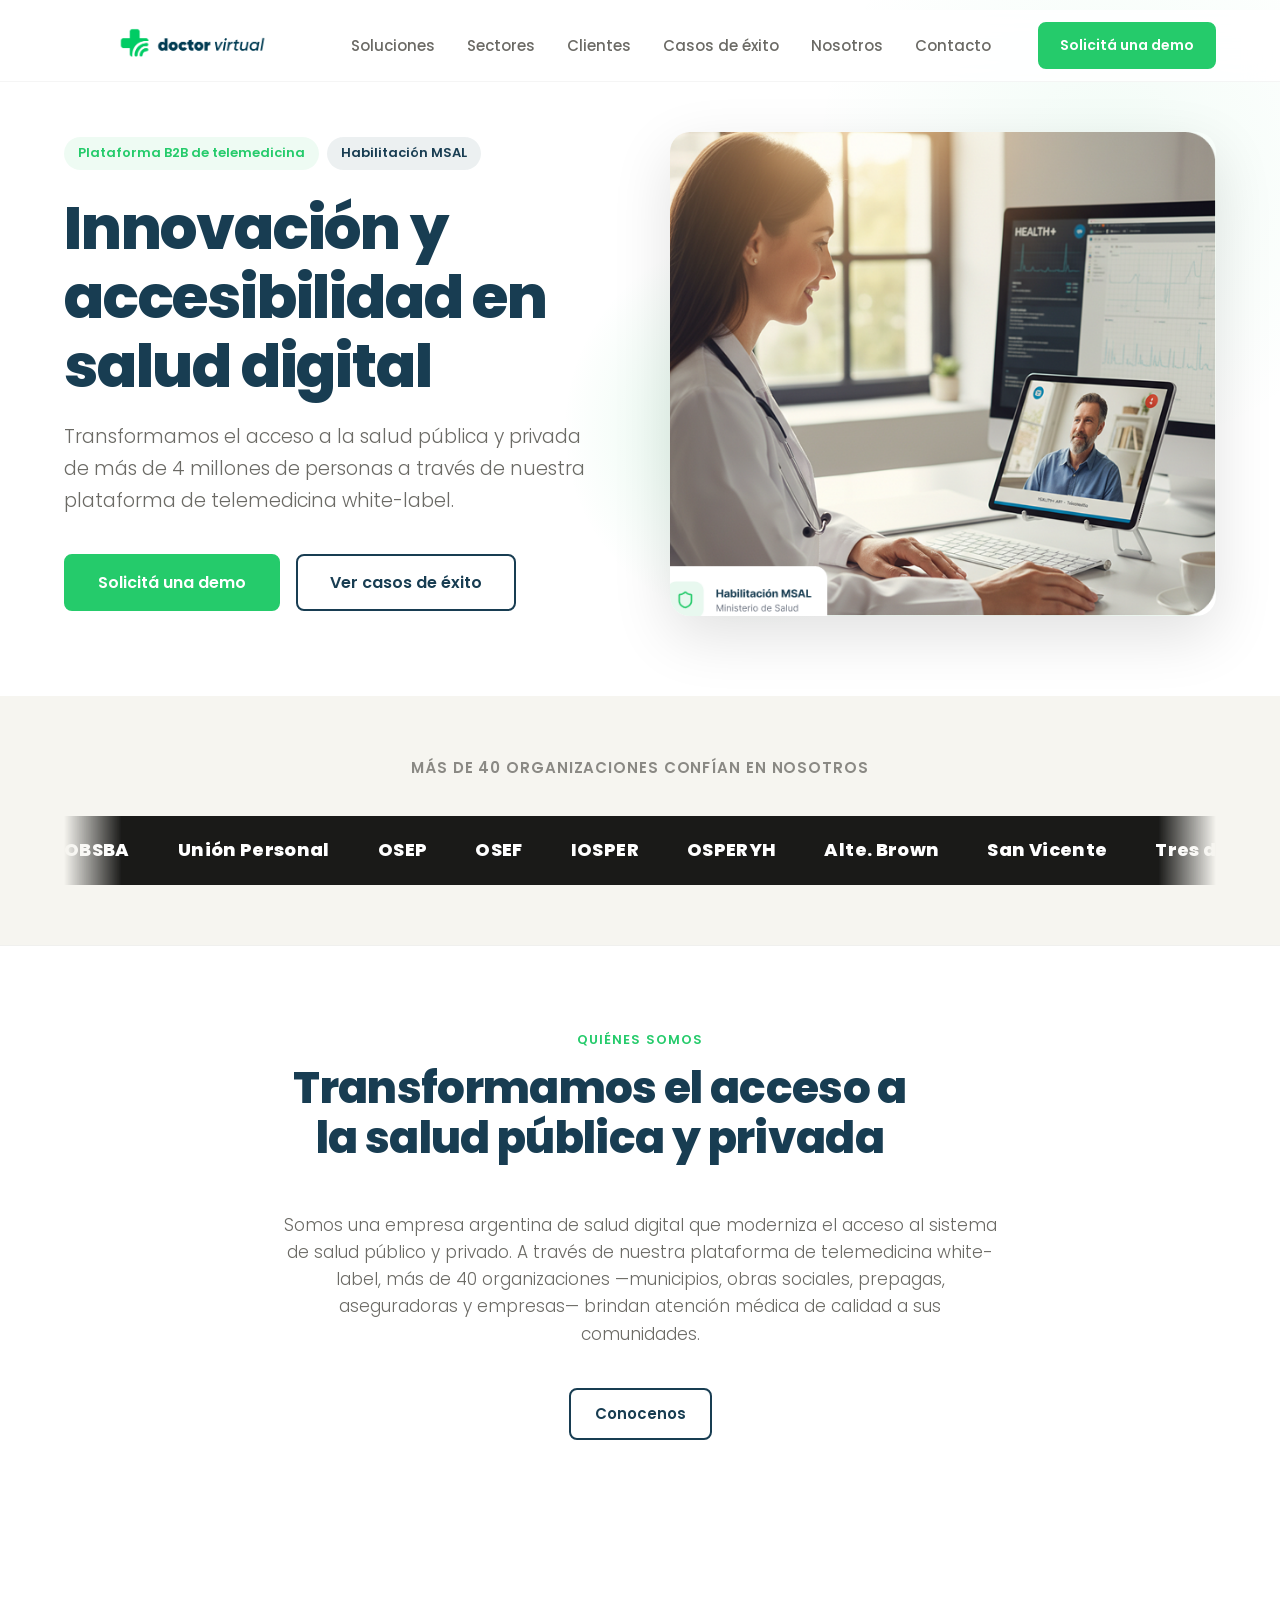
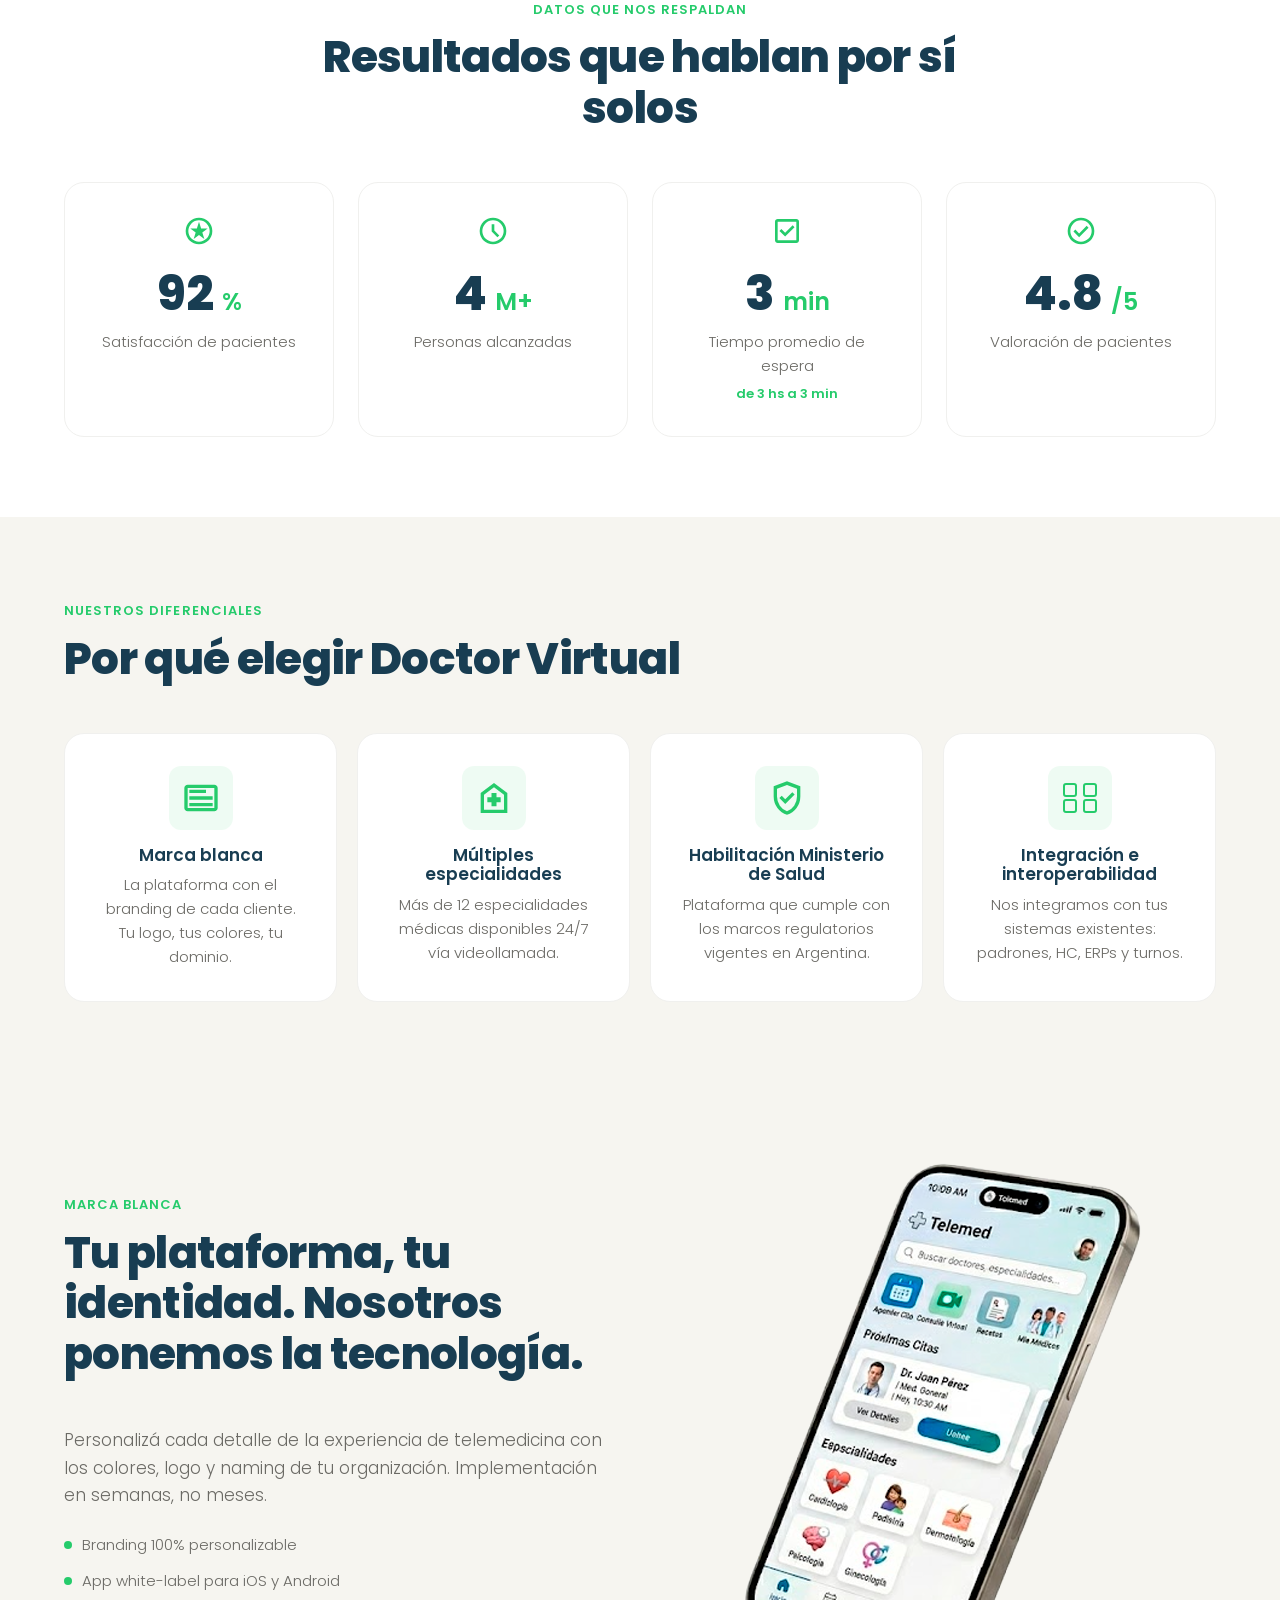
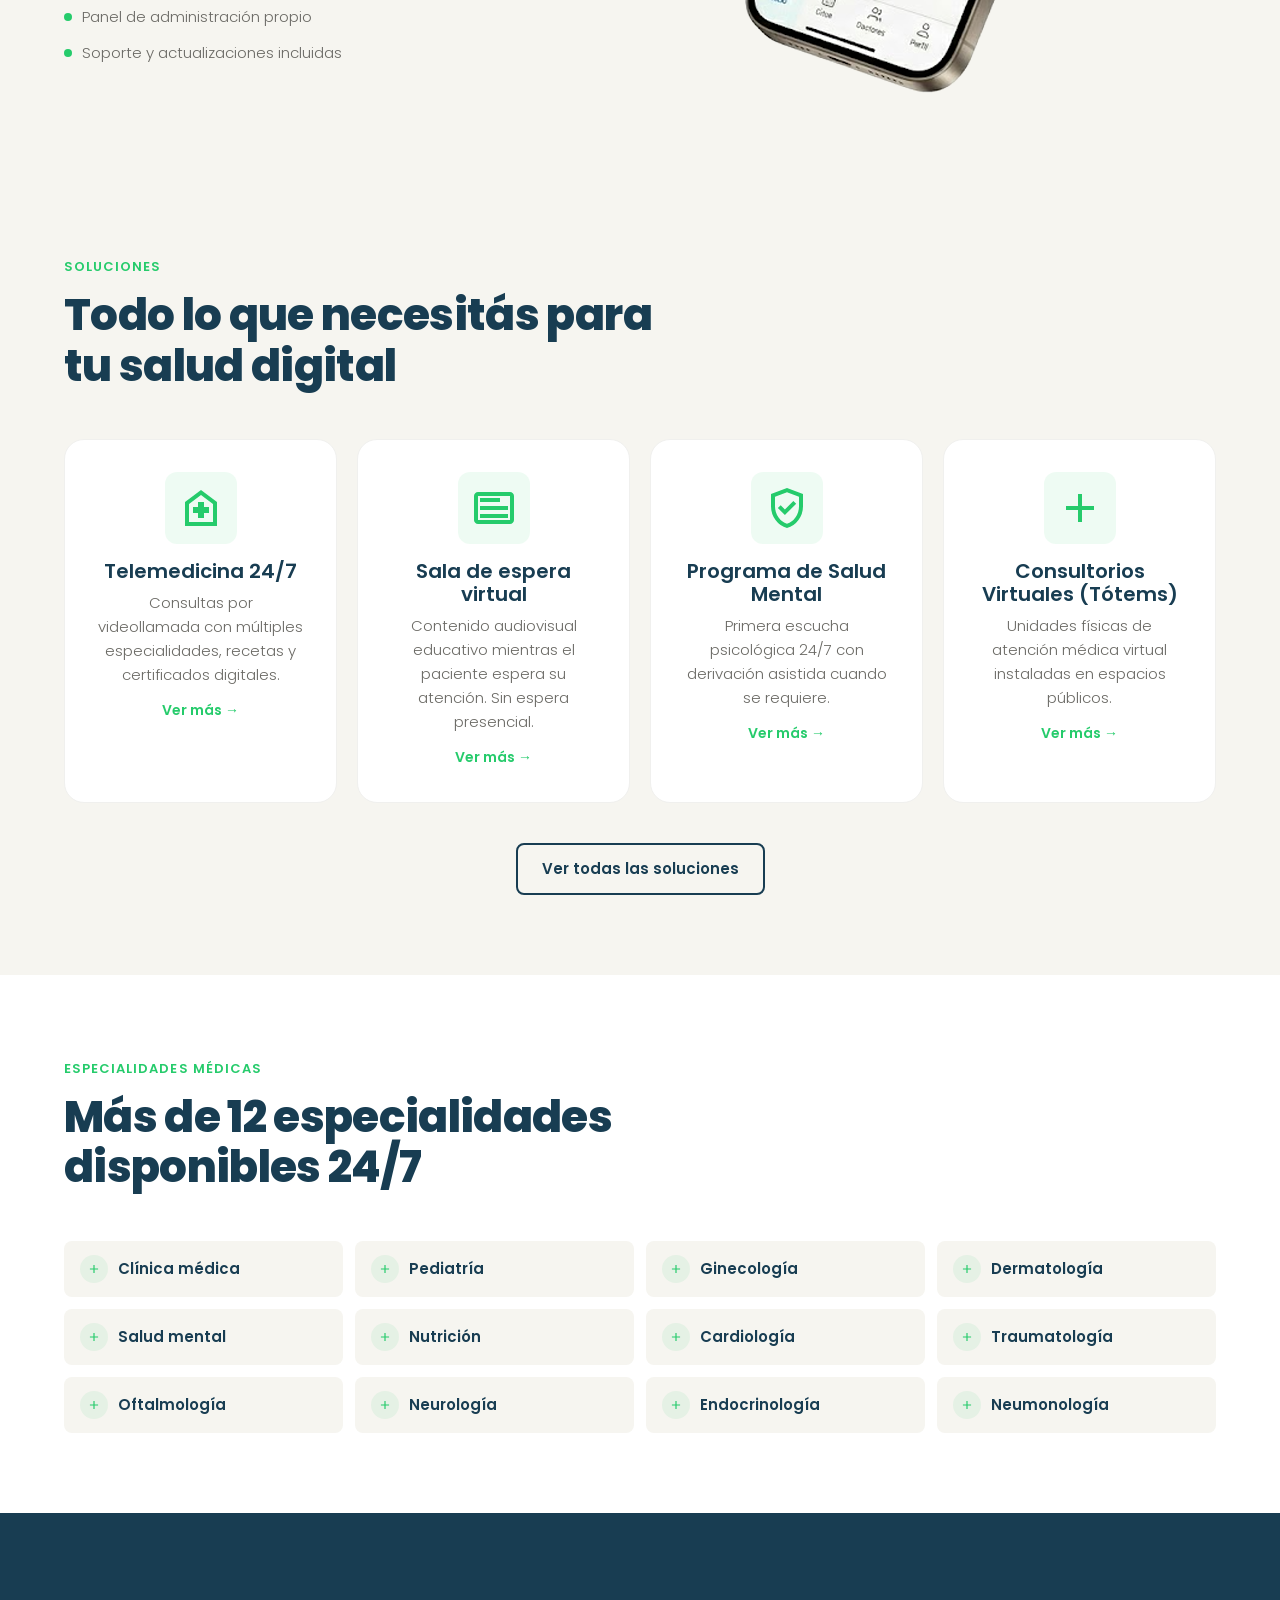
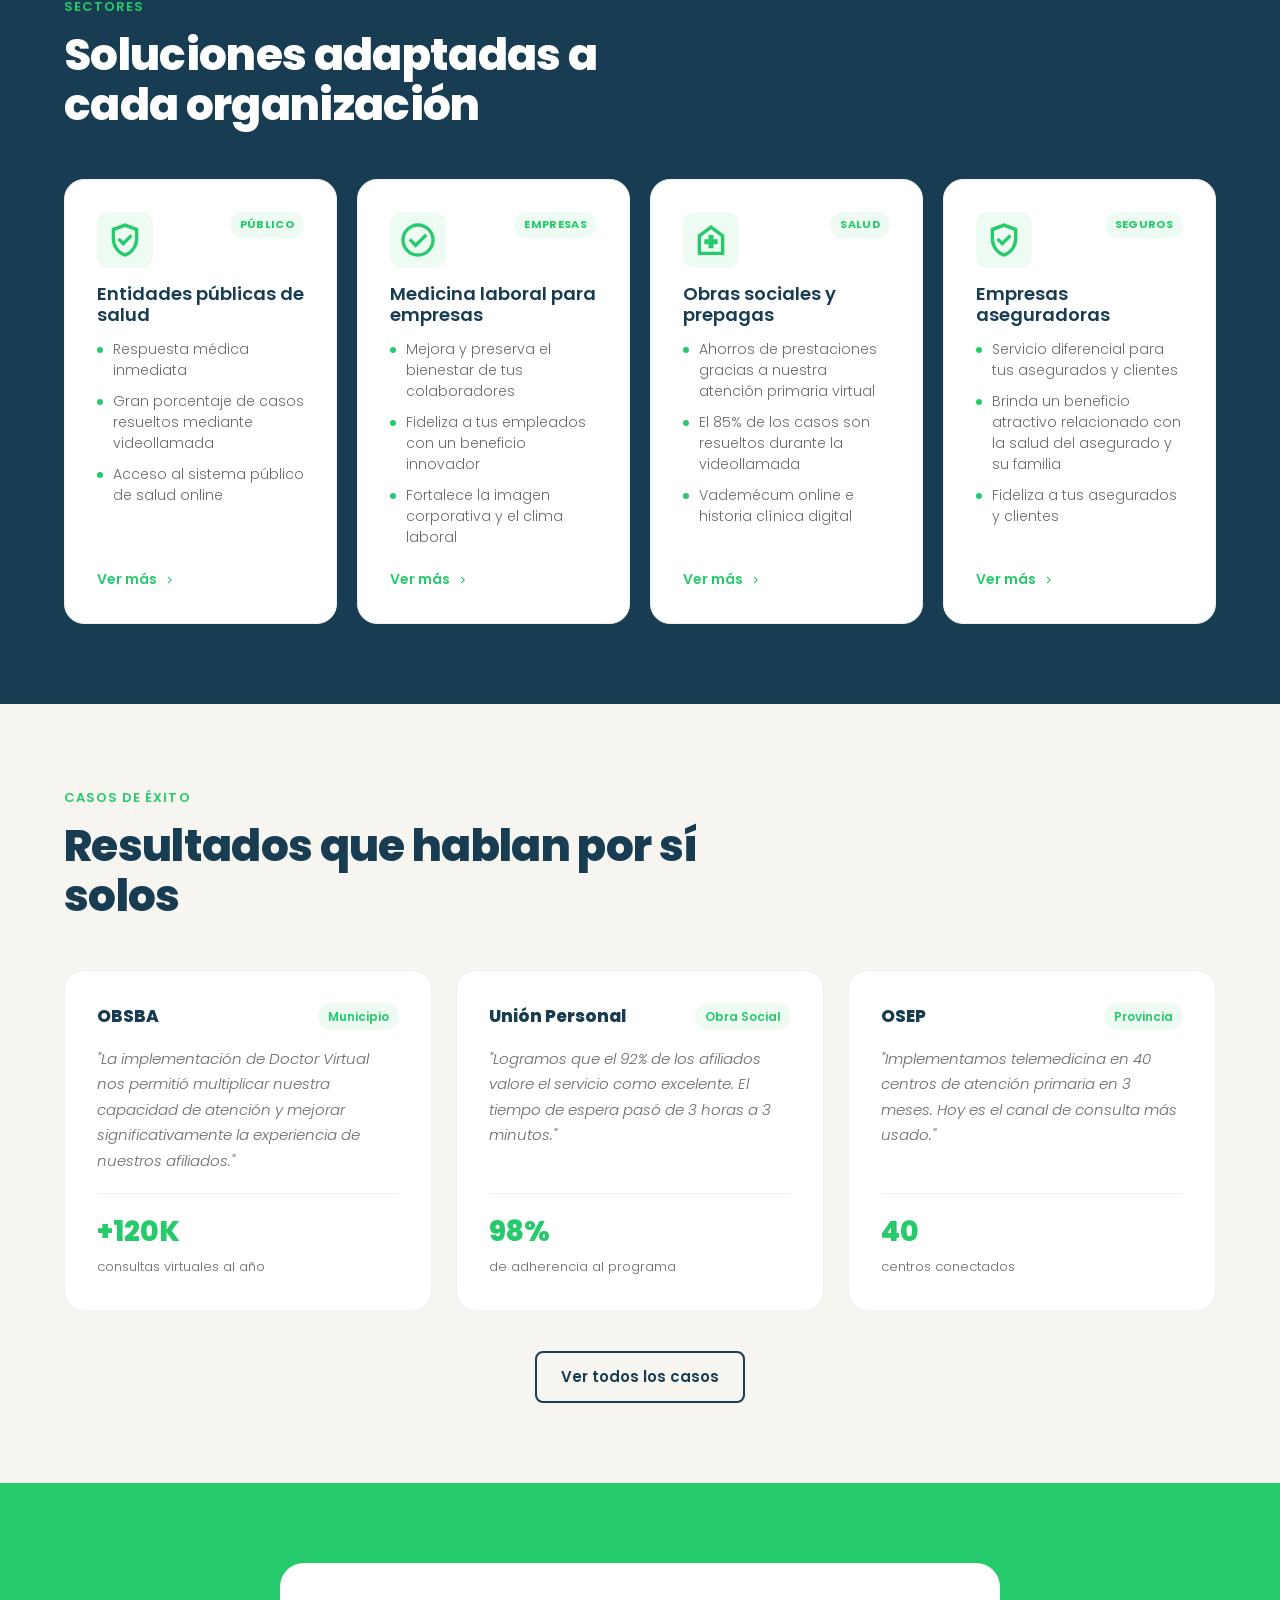
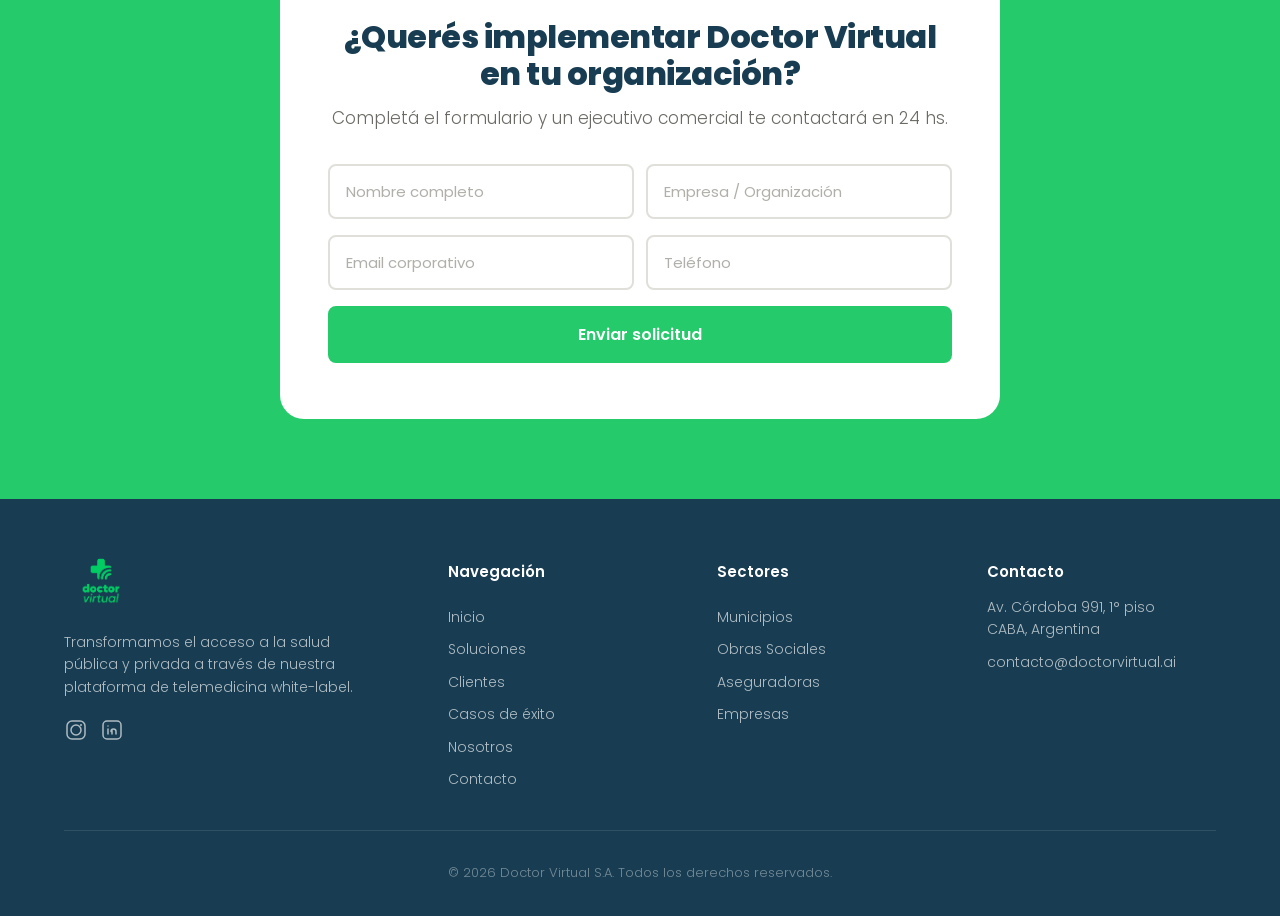
==== index.html @ 405356a9 "Actualización de imágenes y emails" ====
<!DOCTYPE html>
<html lang="es">
<head>
  <meta charset="UTF-8" />
  <meta name="viewport" content="width=device-width, initial-scale=1.0" />
  <title>Doctor Virtual — Salud digital para organizaciones</title>
  <meta name="description" content="Plataforma de telemedicina B2B para municipios, obras sociales, prepagas y aseguradoras. Marca blanca, múltiples especialidades, interoperabilidad HL7/FHIR." />
  <link rel="preconnect" href="https://fonts.googleapis.com" />
  <link rel="preconnect" href="https://fonts.gstatic.com" crossorigin />
  <link href="https://fonts.googleapis.com/css2?family=Poppins:wght@300;600;800&display=swap" rel="stylesheet" />
  <style>
/* ========== RESET & BASE ========== */
*, *::before, *::after {
  margin: 0;
  padding: 0;
  box-sizing: border-box;
}

:root {
  --green: #25CB6B;
  --green-light: rgba(37, 203, 107, 0.08);
  --green-mid: rgba(37, 203, 107, 0.15);
  --blue: #183D52;
  --cream: #F6F5F0;
  --white: #FFFFFF;
  --gray-50: #F9F9F9;
  --gray-100: #F0F0EE;
  --gray-200: #E0DFDA;
  --gray-300: #B0AFAA;
  --gray-400: #8A8984;
  --gray-500: #6B6A65;
  --gray-600: #4A4945;
  --text: #1A1A18;
  --text-light: #6B6A65;
  --radius-sm: 8px;
  --radius-md: 12px;
  --radius-lg: 20px;
  --radius-xl: 24px;
  --shadow-sm: 0 1px 3px rgba(0,0,0,0.06);
  --shadow-md: 0 4px 16px rgba(0,0,0,0.08);
  --shadow-lg: 0 12px 40px rgba(0,0,0,0.1);
  --shadow-xl: 0 20px 60px rgba(0,0,0,0.12);
  --font: 'Poppins', -apple-system, BlinkMacSystemFont, 'Segoe UI', sans-serif;
  --container: 1200px;
  --nav-height: 72px;
}

html {
  scroll-behavior: smooth;
  -webkit-font-smoothing: antialiased;
}

body {
  font-family: var(--font);
  font-weight: 300;
  color: var(--text);
  background: var(--white);
  line-height: 1.6;
  overflow-x: hidden;
}

img { max-width: 100%; display: block; }
a { text-decoration: none; color: inherit; }
ul { list-style: none; }

.container {
  width: 100%;
  max-width: var(--container);
  margin: 0 auto;
  padding: 0 24px;
}

h1, h2, h3, h4 {
  font-weight: 800;
  line-height: 1.15;
  color: var(--blue);
}

h1 {
  font-size: clamp(2.25rem, 5vw, 3.75rem);
  letter-spacing: -0.02em;
}

h2 {
  font-size: clamp(1.75rem, 3.5vw, 2.75rem);
  letter-spacing: -0.015em;
}

h3 {
  font-size: 1.25rem;
  font-weight: 600;
}

p {
  color: var(--text-light);
  font-size: 1.0625rem;
}

.section-title {
  margin-bottom: 48px;
  max-width: 640px;
}

.section-label {
  display: inline-block;
  font-size: 0.8125rem;
  font-weight: 600;
  text-transform: uppercase;
  letter-spacing: 0.08em;
  color: var(--green);
  margin-bottom: 12px;
}

.btn {
  display: inline-flex;
  align-items: center;
  justify-content: center;
  gap: 8px;
  font-family: var(--font);
  font-weight: 600;
  font-size: 0.9375rem;
  border-radius: var(--radius-sm);
  padding: 12px 24px;
  border: 2px solid transparent;
  cursor: pointer;
  transition: all 0.25s ease;
}

.btn-primary {
  background: var(--green);
  color: var(--white);
  border-color: var(--green);
}
.btn-primary:hover {
  background: #1fb85e;
  border-color: #1fb85e;
  transform: translateY(-1px);
  box-shadow: 0 4px 16px rgba(37, 203, 107, 0.35);
}

.btn-outline {
  background: transparent;
  color: var(--blue);
  border-color: var(--blue);
}
.btn-outline:hover {
  background: var(--blue);
  color: var(--white);
  transform: translateY(-1px);
}
.about-content .btn-outline:hover {
  background: var(--green);
  border-color: var(--green);
  color: var(--white);
}

.btn-lg { padding: 14px 32px; font-size: 1rem; }
.btn-block { width: 100%; }

.badge {
  display: inline-block;
  font-size: 0.8125rem;
  font-weight: 600;
  color: var(--green);
  background: var(--green-light);
  padding: 6px 14px;
  border-radius: 100px;
  margin-bottom: 20px;
}

.hero-badges {
  display: flex;
  flex-wrap: wrap;
  gap: 8px;
  margin-bottom: 4px;
}

.badge-msal {
  color: var(--blue);
  background: rgba(24, 61, 82, 0.08);
}

.navbar {
  position: fixed;
  top: 10px;
  left: 0;
  width: 100%;
  height: var(--nav-height);
  background: rgba(255,255,255,0.85);
  backdrop-filter: blur(16px);
  -webkit-backdrop-filter: blur(16px);
  border-bottom: 1px solid rgba(0,0,0,0.04);
  z-index: 1000;
  transition: box-shadow 0.3s;
}
.navbar.scrolled {
  box-shadow: 0 1px 8px rgba(0,0,0,0.06);
}

.nav-container {
  display: flex;
  align-items: center;
  justify-content: space-between;
  height: 100%;
}

.logo {
  display: flex;
  align-items: center;
  gap: 10px;
  font-weight: 800;
  font-size: 1.25rem;
  color: var(--blue);
}
.logo img {
  display: block;
  margin-top: -12px;
}

.nav-links {
  display: flex;
  gap: 32px;
}

.nav-link {
  font-size: 0.9375rem;
  font-weight: 500;
  color: var(--gray-500);
  transition: color 0.2s;
  position: relative;
}
.nav-link::after {
  content: '';
  position: absolute;
  bottom: -4px;
  left: 0;
  width: 0;
  height: 2px;
  background: var(--green);
  transition: width 0.3s;
}
.nav-link:hover { color: var(--blue); }
.nav-link:hover::after { width: 100%; }

.nav-cta {
  padding: 10px 20px;
  font-size: 0.875rem;
}

.hamburger {
  display: none;
  flex-direction: column;
  gap: 5px;
  background: none;
  border: none;
  cursor: pointer;
  padding: 4px;
}
.hamburger span {
  display: block;
  width: 24px;
  height: 2px;
  background: var(--blue);
  border-radius: 2px;
  transition: all 0.3s;
}

.hero {
  padding: calc(var(--nav-height) + 60px) 0 80px;
  background: var(--white);
  position: relative;
  overflow: hidden;
}
.hero::before {
  content: '';
  position: absolute;
  top: -20%;
  right: -10%;
  width: 600px;
  height: 600px;
  border-radius: 50%;
  background: radial-gradient(circle, rgba(37,203,107,0.06) 0%, transparent 70%);
  pointer-events: none;
}

.hero-grid {
  display: grid;
  grid-template-columns: 1fr 1fr;
  gap: 60px;
  align-items: center;
}

.hero-content { max-width: 560px; }

.hero-sub {
  font-size: 1.1875rem;
  line-height: 1.7;
  margin: 20px 0 36px;
}

.hero-ctas {
  display: flex;
  gap: 16px;
  flex-wrap: wrap;
}

.hero-mockup-wrapper {
  position: relative;
  display: flex;
  justify-content: center;
  align-items: center;
}

.mockup {
  width: 280px;
  height: 560px;
  background: var(--blue);
  border-radius: 40px;
  padding: 12px;
  position: relative;
  box-shadow: var(--shadow-xl);
  z-index: 2;
}

.mockup-notch {
  width: 120px;
  height: 24px;
  background: var(--blue);
  border-radius: 0 0 16px 16px;
  margin: -12px auto 0;
}

.mockup-screen {
  width: 100%;
  height: calc(100% - 20px);
  background: var(--white);
  border-radius: 28px;
  display: flex;
  align-items: center;
  justify-content: center;
  padding: 20px;
}

.mockup-call {
  text-align: center;
}

.mockup-avatar {
  width: 80px;
  height: 80px;
  border-radius: 50%;
  background: linear-gradient(135deg, var(--green), #1fb85e);
  margin: 0 auto 12px;
  position: relative;
}
.mockup-avatar::after {
  content: '';
  position: absolute;
  bottom: 0;
  left: 50%;
  transform: translateX(-50%);
  width: 40px;
  height: 40px;
  background: var(--white);
  border-radius: 50% 50% 0 0;
  opacity: 0.3;
}

.mockup-name { font-weight: 600; font-size: 0.9375rem; color: var(--blue); }
.mockup-status { font-size: 0.8125rem; color: var(--green); margin-top: 4px; }

.hero-image {
  width: 100%;
  height: auto;
  border-radius: var(--radius-lg);
  position: relative;
  z-index: 2;
  box-shadow: var(--shadow-xl);
}

.hero-shape {
  position: absolute;
  width: 400px;
  height: 400px;
  background: radial-gradient(circle, rgba(37,203,107,0.15) 0%, transparent 70%);
  border-radius: 50%;
  top: 20%;
  left: -20%;
  z-index: 1;
  pointer-events: none;
}

.hero-stats {
  display: flex;
  gap: 32px;
  margin-top: 36px;
  padding-top: 24px;
  border-top: 1px solid var(--gray-100);
}

.hero-stat { text-align: center; }

.hero-stat-num {
  font-size: 1.5rem;
  font-weight: 800;
  color: var(--blue);
}
.hero-stat-num small {
  font-size: 0.875rem;
  font-weight: 600;
  color: var(--green);
}

.hero-stat-label {
  display: block;
  font-size: 0.75rem;
  color: var(--gray-400);
  text-transform: uppercase;
  letter-spacing: 0.05em;
  margin-top: 2px;
}

.clients {
  padding: 60px 0;
  background: var(--cream);
  overflow: hidden;
}

.clients-heading {
  text-align: center;
  font-size: 0.9375rem;
  font-weight: 600;
  color: var(--gray-400);
  text-transform: uppercase;
  letter-spacing: 0.06em;
  margin-bottom: 36px;
}

.clients-marquee {
  overflow: hidden;
  width: 100%;
  background: var(--text);
  padding: 20px 0;
  mask-image: linear-gradient(to right, transparent 0%, black 5%, black 95%, transparent 100%);
  -webkit-mask-image: linear-gradient(to right, transparent 0%, black 5%, black 95%, transparent 100%);
}

.clients-track {
  display: flex;
  gap: 48px;
  width: max-content;
  animation: marquee 50s linear infinite;
}

.clients-track:hover {
  animation-play-state: paused;
}

@keyframes marquee {
  0% { transform: translateX(0); }
  100% { transform: translateX(-50%); }
}

.client-logo {
  font-weight: 800;
  font-size: 1.125rem;
  color: var(--white);
  letter-spacing: 0.02em;
  white-space: nowrap;
  transition: opacity 0.3s;
  flex-shrink: 0;
}
.client-logo:hover { opacity: 0.6; }

.metrics {
  padding: 80px 0;
  background: var(--white);
}

.metrics-grid {
  display: grid;
  grid-template-columns: repeat(4, 1fr);
  gap: 24px;
}

.metric-card {
  text-align: center;
  padding: 40px 24px;
}

.metric-icon { margin-bottom: 16px; display: block; }

.metric-number {
  display: inline-block;
  font-size: 3rem;
  font-weight: 800;
  color: var(--blue);
  line-height: 1;
}

.metric-unit {
  font-size: 1.5rem;
  font-weight: 600;
  color: var(--green);
  margin-left: 4px;
}

.metric-label {
  font-size: 0.9375rem;
  color: var(--text-light);
  margin-top: 8px;
}

.metric-compare {
  display: block;
  font-size: 0.8125rem;
  color: var(--green);
  font-weight: 600;
  margin-top: 6px;
}

.bento-card {
  background: var(--white);
  border: 1px solid var(--gray-100);
  border-radius: var(--radius-lg);
  padding: 32px;
  transition: all 0.35s ease;
}
.bento-card:hover {
  border-color: var(--green-mid);
  box-shadow: var(--shadow-md);
  transform: translateY(-2px);
}

.differentials {
  padding: 80px 0;
  background: var(--cream);
}

.diffs-grid {
  display: grid;
  grid-template-columns: repeat(4, 1fr);
  gap: 20px;
}

.diff-card { text-align: center; }

.diff-icon {
  width: 64px;
  height: 64px;
  background: var(--green-light);
  border-radius: var(--radius-md);
  display: flex;
  align-items: center;
  justify-content: center;
  margin: 0 auto 16px;
}

.diff-card h3 { margin-bottom: 8px; font-size: 1.0625rem; }
.diff-card p { font-size: 0.9375rem; }

.whitelabel {
  padding: 80px 0;
  background: var(--cream);
}

.wl-grid {
  display: grid;
  grid-template-columns: 1fr 1fr;
  gap: 60px;
  align-items: center;
}

.wl-features {
  margin-top: 24px;
  display: flex;
  flex-direction: column;
  gap: 12px;
}
.wl-features li {
  display: flex;
  align-items: center;
  gap: 10px;
  font-size: 0.9375rem;
  color: var(--text-light);
}
.wl-features li::before {
  content: '';
  width: 8px;
  height: 8px;
  background: var(--green);
  border-radius: 50%;
  flex-shrink: 0;
}

.wl-visual {
  display: flex;
  justify-content: center;
  gap: 16px;
}

.wl-mockups {
  display: flex;
  justify-content: center;
  align-items: center;
}

.wl-phone-image {
  width: 100%;
  max-width: 400px;
  height: auto;
}

.solutions {
  padding: 80px 0;
  background: var(--cream);
}

.solutions-grid {
  display: grid;
  grid-template-columns: repeat(4, 1fr);
  gap: 20px;
}

.solution-card { text-align: center; }

.solution-icon {
  width: 72px;
  height: 72px;
  background: var(--green-light);
  border-radius: var(--radius-md);
  display: flex;
  align-items: center;
  justify-content: center;
  margin: 0 auto 16px;
}

.solution-card h3 { margin-bottom: 8px; }
.solution-card p { font-size: 0.9375rem; }

.sectors {
  padding: 80px 0;
  background: var(--blue);
}

.sectors .section-label {
  color: var(--green);
}

.sectors .section-title {
  color: var(--white);
}

.sectors-grid {
  display: grid;
  grid-template-columns: repeat(4, 1fr);
  gap: 20px;
}

.sector-card {
  display: flex;
  flex-direction: column;
  cursor: pointer;
  transition: transform 0.3s ease, box-shadow 0.3s ease;
}
.sector-card:hover {
  transform: translateY(-4px);
  box-shadow: var(--shadow-lg);
}

.sector-card-top {
  display: flex;
  align-items: flex-start;
  justify-content: space-between;
  margin-bottom: 16px;
}

.sector-icon {
  width: 56px;
  height: 56px;
  background: var(--green-light);
  border-radius: var(--radius-md);
  display: flex;
  align-items: center;
  justify-content: center;
  transition: background 0.3s, transform 0.3s;
  flex-shrink: 0;
}
.sector-card:hover .sector-icon {
  background: var(--green-mid);
  transform: scale(1.05);
}

.sector-tag {
  font-size: 0.6875rem;
  font-weight: 700;
  color: var(--green);
  background: var(--green-light);
  padding: 4px 10px;
  border-radius: 100px;
  letter-spacing: 0.03em;
  text-transform: uppercase;
  flex-shrink: 0;
}

.sector-card h3 {
  margin-bottom: 14px;
  font-size: 1.125rem;
}

.sector-features {
  list-style: none;
  margin: 0 0 auto;
  display: flex;
  flex-direction: column;
  gap: 10px;
}

.sector-features li {
  font-size: 0.875rem;
  color: var(--text-light);
  line-height: 1.5;
  display: flex;
  align-items: flex-start;
  gap: 10px;
}

.sector-features li::before {
  content: '';
  width: 6px;
  height: 6px;
  min-width: 6px;
  margin-top: 8px;
  background: var(--green);
  border-radius: 50%;
  flex-shrink: 0;
}

.sector-cta {
  display: inline-flex;
  align-items: center;
  gap: 6px;
  margin-top: 20px;
  font-size: 0.875rem;
  font-weight: 600;
  color: var(--green);
  transition: gap 0.3s;
}

.sector-cta svg {
  width: 14px;
  height: 14px;
  transition: transform 0.3s;
}

.sector-card:hover .sector-cta {
  gap: 10px;
}

.sector-card:hover .sector-cta svg {
  transform: translateX(3px);
}

.cases {
  padding: 80px 0;
  background: var(--cream);
}

.cases-grid {
  display: grid;
  grid-template-columns: repeat(3, 1fr);
  gap: 24px;
}

.case-card { display: flex; flex-direction: column; }

.case-header {
  display: flex;
  align-items: center;
  justify-content: space-between;
  margin-bottom: 16px;
}

.case-logo {
  font-weight: 800;
  font-size: 1.0625rem;
  color: var(--blue);
}

.case-tag {
  font-size: 0.75rem;
  font-weight: 600;
  color: var(--green);
  background: var(--green-light);
  padding: 4px 10px;
  border-radius: 100px;
}

.case-card blockquote {
  font-style: italic;
  font-weight: 300;
  font-size: 0.9375rem;
  color: var(--gray-500);
  line-height: 1.7;
  margin-bottom: 20px;
  flex: 1;
}

.case-result {
  border-top: 1px solid var(--gray-100);
  padding-top: 16px;
}
.case-stat {
  font-size: 1.75rem;
  font-weight: 800;
  color: var(--green);
}
.case-stat-label {
  display: block;
  font-size: 0.8125rem;
  color: var(--text-light);
  margin-top: 2px;
}

.cta-final {
  padding: 80px 0;
  background: var(--green);
}

.cta-box {
  background: var(--white);
  border-radius: var(--radius-xl);
  padding: 56px 48px;
  text-align: center;
  max-width: 720px;
  margin: 0 auto;
}

.cta-box h2 {
  font-size: clamp(1.5rem, 3vw, 2rem);
  margin-bottom: 12px;
}

.cta-box p {
  margin-bottom: 32px;
}

.cta-form {
  display: flex;
  flex-direction: column;
  gap: 16px;
}

.form-row {
  display: grid;
  grid-template-columns: 1fr 1fr;
  gap: 12px;
}

.cta-form input,
.modal input {
  width: 100%;
  padding: 14px 16px;
  border: 2px solid var(--gray-200);
  border-radius: var(--radius-sm);
  font-family: var(--font);
  font-size: 0.9375rem;
  color: var(--text);
  background: var(--white);
  transition: border-color 0.25s, box-shadow 0.25s;
  outline: none;
}
.cta-form input:focus,
.modal input:focus {
  border-color: var(--green);
  box-shadow: 0 0 0 3px var(--green-light);
}
.cta-form input::placeholder,
.modal input::placeholder {
  color: var(--gray-300);
}

.footer {
  background: var(--blue);
  color: var(--white);
  padding: 64px 0 32px;
}

.footer .logo span { color: var(--white); }

.footer-grid {
  display: grid;
  grid-template-columns: 1.5fr 1fr 1fr 1fr;
  gap: 40px;
  padding-bottom: 40px;
  border-bottom: 1px solid rgba(255,255,255,0.1);
  margin-bottom: 32px;
}

.footer p, .footer a:not(.logo) {
  color: rgba(255,255,255,0.65);
  font-size: 0.875rem;
}

.footer-brand p { margin-top: 16px; max-width: 320px; }

.footer-social {
  display: flex;
  gap: 12px;
  margin-top: 20px;
}
.footer-social a {
  color: rgba(255,255,255,0.5);
  transition: color 0.3s;
}
.footer-social a:hover { color: var(--green); }

.footer-links h4, .footer-contact h4 {
  color: var(--white);
  margin-bottom: 16px;
  font-weight: 600;
  font-size: 0.9375rem;
}

.footer-links {
  display: flex;
  flex-direction: column;
  gap: 10px;
}

.footer-links a:hover { color: var(--green); }

.footer-contact p {
  margin-bottom: 8px;
}

.footer-bottom {
  text-align: center;
}
.footer-bottom p {
  font-size: 0.8125rem;
  color: rgba(255,255,255,0.4);
}

.modal-overlay {
  display: none;
  position: fixed;
  inset: 0;
  background: rgba(0,0,0,0.5);
  backdrop-filter: blur(4px);
  z-index: 2000;
  align-items: center;
  justify-content: center;
  padding: 24px;
}
.modal-overlay.active { display: flex; }

.modal {
  background: var(--white);
  border-radius: var(--radius-xl);
  padding: 40px;
  max-width: 480px;
  width: 100%;
  position: relative;
  animation: modalIn 0.3s ease;
}

@keyframes modalIn {
  from { opacity: 0; transform: scale(0.95) translateY(10px); }
  to { opacity: 1; transform: scale(1) translateY(0); }
}

.modal-close {
  position: absolute;
  top: 16px;
  right: 20px;
  background: none;
  border: none;
  font-size: 1.75rem;
  cursor: pointer;
  color: var(--gray-300);
  transition: color 0.2s;
}
.modal-close:hover { color: var(--text); }

.modal h2 { margin-bottom: 8px; }
.modal p { margin-bottom: 24px; }
.modal form { display: flex; flex-direction: column; gap: 12px; }

.about {
  padding: 80px 0;
  background: var(--white);
  border-top: 1px solid var(--gray-100);
}

.about-grid {
  max-width: 720px;
  margin: 0 auto;
}

.about-content {
  text-align: center;
}

.about-content p { margin-bottom: 16px; }

.about-stats {
  display: grid;
  grid-template-columns: 1fr 1fr;
  gap: 16px;
}

.about-stat-card {
  background: var(--cream);
  border-radius: var(--radius-lg);
  padding: 24px;
  text-align: center;
  transition: all 0.3s;
}
.about-stat-card:hover {
  background: var(--green-light);
}

.about-stat-num {
  display: block;
  font-size: 2rem;
  font-weight: 800;
  color: var(--blue);
  line-height: 1;
}
.about-stat-label {
  display: block;
  font-size: 0.8125rem;
  color: var(--text-light);
  margin-top: 6px;
}

.specialties {
  padding: 80px 0;
  background: var(--white);
}

.specialties-grid {
  display: grid;
  grid-template-columns: repeat(4, 1fr);
  gap: 12px;
}

.specialty-item {
  display: flex;
  align-items: center;
  gap: 10px;
  padding: 14px 16px;
  background: var(--cream);
  border-radius: var(--radius-sm);
  font-size: 0.9375rem;
  font-weight: 600;
  color: var(--blue);
  transition: all 0.3s;
}
.specialty-item:hover {
  background: var(--green-light);
  transform: translateY(-1px);
}

.specialty-icon {
  width: 28px;
  height: 28px;
  background: var(--green-light);
  border-radius: 50%;
  display: flex;
  align-items: center;
  justify-content: center;
  flex-shrink: 0;
}
.specialty-icon svg { width: 14px; height: 14px; }

.card-link {
  display: inline-block;
  margin-top: 12px;
  font-size: 0.875rem;
  font-weight: 600;
  color: var(--green);
  transition: gap 0.3s;
}
.solution-card:hover .card-link { text-decoration: underline; }

.section-footer-link {
  text-align: center;
  margin-top: 40px;
}

.nav-link.active {
  color: var(--blue);
  font-weight: 600;
}
.nav-link.active::after { width: 100%; }

.page-hero {
  padding: calc(var(--nav-height) + 80px) 0 60px;
  background: var(--cream);
  text-align: center;
}
.page-hero h1 { margin-bottom: 16px; }
.page-hero p { max-width: 560px; margin: 0 auto; }

.page-section {
  padding: 80px 0;
}
.page-section-alt {
  background: var(--cream);
}

.detail-row {
  display: grid;
  grid-template-columns: 1fr 1fr;
  gap: 60px;
  align-items: center;
}

.detail-num {
  font-size: 0.75rem;
  font-weight: 800;
  color: var(--green);
  letter-spacing: 0.1em;
  margin-bottom: 8px;
  display: block;
}

.detail-content h2 { margin-bottom: 16px; }

.detail-features {
  margin-top: 24px;
  display: flex;
  flex-direction: column;
  gap: 10px;
}
.detail-features li {
  display: flex;
  align-items: center;
  gap: 10px;
  font-size: 0.9375rem;
  color: var(--text-light);
}
.detail-features li::before {
  content: '';
  width: 6px;
  height: 6px;
  background: var(--green);
  border-radius: 50%;
  flex-shrink: 0;
}

.detail-visual {
  display: flex;
  justify-content: center;
}

.detail-placeholder {
  width: 100%;
  max-width: 400px;
  aspect-ratio: 4/3;
  background: var(--green-light);
  border-radius: var(--radius-lg);
  display: flex;
  flex-direction: column;
  align-items: center;
  justify-content: center;
  gap: 16px;
  font-weight: 600;
  color: var(--green);
  font-size: 1rem;
}

.detail-reverse .detail-visual { order: -1; }

.sectors-detail-grid {
  display: grid;
  grid-template-columns: repeat(2, 1fr);
  gap: 24px;
}

.sector-card-large {
  display: flex;
  flex-direction: column;
  cursor: pointer;
}

.sector-card-icon {
  width: 64px;
  height: 64px;
  background: var(--green-light);
  border-radius: var(--radius-md);
  display: flex;
  align-items: center;
  justify-content: center;
  margin-bottom: 16px;
  transition: background 0.3s;
}
.sector-card-large:hover .sector-card-icon { background: var(--green-mid); }

.sector-card-large h2 { font-size: 1.375rem; margin-bottom: 8px; }
.sector-card-large p { font-size: 0.9375rem; margin-bottom: 16px; }

.sector-highlights {
  list-style: none;
  margin-bottom: auto;
}
.sector-highlights li {
  font-size: 0.875rem;
  color: var(--text-light);
  padding: 4px 0;
  display: flex;
  align-items: center;
  gap: 8px;
}
.sector-highlights li::before {
  content: '';
  width: 5px;
  height: 5px;
  background: var(--green);
  border-radius: 50%;
  flex-shrink: 0;
}

.sector-card-large .sector-arrow { margin-top: 20px; }

.cases-detailed-grid {
  display: grid;
  grid-template-columns: repeat(2, 1fr);
  gap: 24px;
}

.case-detailed { display: flex; flex-direction: column; }

.case-detailed-header {
  display: flex;
  align-items: center;
  justify-content: space-between;
  margin-bottom: 16px;
}

.case-detailed-role {
  font-size: 0.8125rem;
  color: var(--gray-400);
}

.case-detailed blockquote {
  font-style: italic;
  font-weight: 300;
  font-size: 0.9375rem;
  color: var(--gray-500);
  line-height: 1.7;
  margin-bottom: 20px;
  flex: 1;
}

.case-detailed-results {
  display: grid;
  grid-template-columns: repeat(3, 1fr);
  gap: 12px;
  border-top: 1px solid var(--gray-100);
  padding-top: 16px;
}

.case-result-item { text-align: center; }

.team-grid {
  display: grid;
  grid-template-columns: repeat(4, 1fr);
  gap: 20px;
}

.team-card {
  text-align: center;
}

.team-avatar {
  width: 80px;
  height: 80px;
  margin: 0 auto 16px;
}

.team-card h4 {
  font-size: 1.0625rem;
  margin-bottom: 4px;
}

.team-role {
  font-size: 0.8125rem;
  color: var(--text-light);
}

.contact-grid {
  display: grid;
  grid-template-columns: 1.5fr 1fr;
  gap: 40px;
  align-items: start;
}

.contact-form {
  display: flex;
  flex-direction: column;
  gap: 16px;
}

.contact-form input,
.contact-form select,
.contact-form textarea {
  width: 100%;
  padding: 14px 16px;
  border: 2px solid var(--gray-200);
  border-radius: var(--radius-sm);
  font-family: var(--font);
  font-size: 0.9375rem;
  color: var(--text);
  background: var(--white);
  transition: border-color 0.25s, box-shadow 0.25s;
  outline: none;
}
.contact-form input:focus,
.contact-form select:focus,
.contact-form textarea:focus {
  border-color: var(--green);
  box-shadow: 0 0 0 3px var(--green-light);
}
.contact-form input::placeholder,
.contact-form textarea::placeholder {
  color: var(--gray-300);
}

.contact-form select {
  appearance: none;
  background-image: url("data:image/svg+xml,%3Csvg xmlns='http://www.w3.org/2000/svg' width='12' height='8' viewBox='0 0 12 8'%3E%3Cpath d='M1 1l5 5 5-5' stroke='%236B6A65' stroke-width='2' fill='none' stroke-linecap='round'/%3E%3C/svg%3E");
  background-repeat: no-repeat;
  background-position: right 16px center;
  cursor: pointer;
}

.contact-form textarea { resize: vertical; min-height: 120px; }

.contact-info {
  display: flex;
  flex-direction: column;
  gap: 16px;
}

.contact-info-card { text-align: center; }
.contact-info-card h3 { margin-bottom: 8px; font-size: 1rem; }
.contact-info-card p { font-size: 0.9375rem; }
.contact-info-card .footer-social { justify-content: center; margin-top: 12px; }
.contact-info-card .footer-social a { color: var(--gray-300); }
.contact-info-card .footer-social a:hover { color: var(--green); }

.about-us-grid {
  display: grid;
  grid-template-columns: 1fr 1fr;
  gap: 60px;
  align-items: start;
}

.about-us-content h2 { margin-bottom: 20px; }
.about-us-content p { margin-bottom: 16px; }

.about-us-mission {
  display: flex;
  flex-direction: column;
  gap: 16px;
}

.mission-card { text-align: center; }
.mission-card h3 {
  color: var(--green);
  margin-bottom: 8px;
  font-size: 1.125rem;
}

.fade-in {
  opacity: 0;
  transform: translateY(24px);
  transition: opacity 0.6s ease, transform 0.6s ease;
}
.fade-in.visible {
  opacity: 1;
  transform: translateY(0);
}

@media (max-width: 1024px) {
  .hero-grid { grid-template-columns: 1fr; text-align: center; }
  .hero-content { max-width: 100%; }
  .hero-ctas { justify-content: center; }
  .hero-visual { display: flex; justify-content: center; }
  .hero-stats { justify-content: center; }

  .diffs-grid { grid-template-columns: repeat(2, 1fr); }
  .solutions-grid { grid-template-columns: repeat(2, 1fr); }
  .sectors-grid { grid-template-columns: repeat(2, 1fr); }

  .wl-grid { grid-template-columns: 1fr; text-align: center; }
  .wl-content .section-title { margin-left: auto; margin-right: auto; }
  .wl-features { align-items: center; }

  .cases-grid { grid-template-columns: 1fr 1fr; }

  .footer-grid { grid-template-columns: 1fr 1fr; }

  .about-grid { grid-template-columns: 1fr; text-align: center; }
  .about-stats { max-width: 400px; margin: 0 auto; }

  .specialties-grid { grid-template-columns: repeat(3, 1fr); }

  .metrics-grid { grid-template-columns: repeat(2, 1fr); }

  .detail-row { grid-template-columns: 1fr; text-align: center; }
  .detail-features { align-items: center; }
  .detail-reverse .detail-visual { order: 0; }

  .sectors-detail-grid { grid-template-columns: 1fr; }
  .cases-detailed-grid { grid-template-columns: 1fr; }
  .team-grid { grid-template-columns: repeat(2, 1fr); }
  .contact-grid { grid-template-columns: 1fr; }

  .about-us-grid { grid-template-columns: 1fr; text-align: center; }
}

@media (max-width: 768px) {
  .nav-links { display: none; }
  .nav-cta { display: none; }
  .hamburger { display: flex; }

  .nav-links.open {
    display: flex;
    flex-direction: column;
    position: absolute;
    top: var(--nav-height);
    left: 0;
    width: 100%;
    background: rgba(255,255,255,0.98);
    backdrop-filter: blur(16px);
    padding: 24px;
    gap: 16px;
    border-bottom: 1px solid var(--gray-100);
  }
  .nav-links.open + .nav-cta { display: flex; }

  .clients-track { gap: 24px; }

  .metrics-grid { grid-template-columns: 1fr; }
  .diffs-grid { grid-template-columns: 1fr; }
  .solutions-grid { grid-template-columns: 1fr; }
  .sectors-grid { grid-template-columns: 1fr; }
  .cases-grid { grid-template-columns: 1fr; }

  .form-row { grid-template-columns: 1fr; }

  .footer-grid { grid-template-columns: 1fr; text-align: center; }
  .footer-brand p { max-width: 100%; }
  .footer-social { justify-content: center; }

  .cta-box { padding: 32px 24px; }

  .metric-number { font-size: 2.5rem; }
  h1 { font-size: 2rem; }

  .hero-stats { gap: 24px; flex-wrap: wrap; }
  .about-stats { grid-template-columns: 1fr 1fr; }
  .specialties-grid { grid-template-columns: repeat(2, 1fr); }
  .team-grid { grid-template-columns: 1fr 1fr; }
  .case-detailed-results { grid-template-columns: 1fr 1fr; }
  .sectors-detail-grid { grid-template-columns: 1fr; }
  .cases-detailed-grid { grid-template-columns: 1fr; }
}

@media (max-width: 480px) {
  .container { padding: 0 16px; }
  .hero { padding-top: calc(var(--nav-height) + 40px); }
  .mockup { width: 220px; height: 440px; }
}
</style>
</head>
<body>

  <!-- ========== NAVBAR ========== -->
  <nav class="navbar" id="navbar">
    <div class="container nav-container">
      <a href="index.html" class="logo">
        <img src="icons/logo.png" alt="Doctor Virtual" style="height:120px;width:auto;">
        
      </a>
      <ul class="nav-links" id="navLinks">
        <li><a href="soluciones.html" class="nav-link">Soluciones</a></li>
        <li><a href="sectores.html" class="nav-link">Sectores</a></li>
        <li><a href="nuestros-clientes.html" class="nav-link">Clientes</a></li>
        <li><a href="casos-de-exito.html" class="nav-link">Casos de éxito</a></li>
        <li><a href="nosotros.html" class="nav-link">Nosotros</a></li>
        <li><a href="contacto.html" class="nav-link">Contacto</a></li>
      </ul>
      <a href="contacto.html" class="btn btn-primary nav-cta">Solicitá una demo</a>
      <button class="hamburger" id="hamburger" aria-label="Menú">
        <span></span><span></span><span></span>
      </button>
    </div>
  </nav>

  <!-- ========== HERO ========== -->
  <section class="hero" id="hero">
    <div class="container hero-grid">
      <div class="hero-content fade-in">
        <div class="hero-badges">
          <span class="badge">Plataforma B2B de telemedicina</span>
          <span class="badge badge-msal">Habilitación MSAL</span>
        </div>
        <h1>Innovación y accesibilidad en salud digital</h1>
        <p class="hero-sub">Transformamos el acceso a la salud pública y privada de más de 4 millones de personas a través de nuestra plataforma de telemedicina white-label.</p>
        <div class="hero-ctas">
          <a href="contacto.html" class="btn btn-primary btn-lg">Solicitá una demo</a>
          <a href="casos-de-exito.html" class="btn btn-outline btn-lg">Ver casos de éxito</a>
        </div>
      </div>
      <div class="hero-visual fade-in">
        <div class="hero-mockup-wrapper">
          <img src="Fotos/teleconsulta sin marco.png" alt="Consulta de telemedicina" class="hero-image" />
          <div class="hero-shape"></div>
        </div>
      </div>
    </div>
  </section>

  <!-- ========== SOCIAL PROOF ========== -->
  <section class="clients" id="clientes">
    <div class="container">
      <p class="clients-heading fade-in">Más de 40 organizaciones confían en nosotros</p>
      <div class="clients-marquee fade-in">
        <div class="clients-track">
          <span class="client-logo">OBSBA</span>
          <span class="client-logo">Unión Personal</span>
          <span class="client-logo">OSEP</span>
          <span class="client-logo">OSEF</span>
          <span class="client-logo">IOSPER</span>
          <span class="client-logo">OSPERYH</span>
          <span class="client-logo">Alte. Brown</span>
          <span class="client-logo">San Vicente</span>
          <span class="client-logo">Tres de Febrero</span>
          <span class="client-logo">Ezeiza</span>
          <span class="client-logo">Cañuelas</span>
          <span class="client-logo">Mar del Plata</span>
          <span class="client-logo">Quilmes</span>
          <span class="client-logo">Bahía Blanca</span>
          <span class="client-logo">Olavarría</span>
          <span class="client-logo">Pinamar</span>
          <span class="client-logo">Chivilcoy</span>
          <span class="client-logo">Bell Ville</span>
          <span class="client-logo">Malvinas Argentinas</span>
          <span class="client-logo">Gral. Villegas</span>
          <span class="client-logo">Pehuajó</span>
          <span class="client-logo">Lanús</span>
          <span class="client-logo">Lomas de Zamora</span>
          <span class="client-logo">Tres Arroyos</span>
          <span class="client-logo">Escobar</span>
          <span class="client-logo">Florencio Varela</span>
          <span class="client-logo">Meridional Seguros</span>
          <span class="client-logo">CAMINOA</span>
          <span class="client-logo">Gimnasia LP</span>
          <span class="client-logo">OBSBA</span>
          <span class="client-logo">Unión Personal</span>
          <span class="client-logo">OSEP</span>
          <span class="client-logo">OSEF</span>
          <span class="client-logo">IOSPER</span>
          <span class="client-logo">OSPERYH</span>
          <span class="client-logo">Alte. Brown</span>
          <span class="client-logo">San Vicente</span>
          <span class="client-logo">Tres de Febrero</span>
          <span class="client-logo">Ezeiza</span>
          <span class="client-logo">Cañuelas</span>
          <span class="client-logo">Mar del Plata</span>
          <span class="client-logo">Quilmes</span>
          <span class="client-logo">Bahía Blanca</span>
          <span class="client-logo">Olavarría</span>
          <span class="client-logo">Pinamar</span>
          <span class="client-logo">Chivilcoy</span>
          <span class="client-logo">Bell Ville</span>
          <span class="client-logo">Malvinas Argentinas</span>
          <span class="client-logo">Gral. Villegas</span>
          <span class="client-logo">Pehuajó</span>
          <span class="client-logo">Lanús</span>
          <span class="client-logo">Lomas de Zamora</span>
          <span class="client-logo">Tres Arroyos</span>
          <span class="client-logo">Escobar</span>
          <span class="client-logo">Florencio Varela</span>
          <span class="client-logo">Meridional Seguros</span>
          <span class="client-logo">CAMINOA</span>
          <span class="client-logo">Gimnasia LP</span>
        </div>
      </div>
    </div>
  </section>

  <!-- ========== ABOUT / QUIÉNES SOMOS ========== -->
  <section class="about" id="nosotros">
    <div class="container">
      <div class="about-grid">
        <div class="about-content fade-in">
          <div class="section-label">Quiénes somos</div>
          <h2 class="section-title">Transformamos el acceso a la salud pública y privada</h2>
          <p>Somos una empresa argentina de salud digital que moderniza el acceso al sistema de salud público y privado. A través de nuestra plataforma de telemedicina white-label, más de 40 organizaciones —municipios, obras sociales, prepagas, aseguradoras y empresas— brindan atención médica de calidad a sus comunidades.</p>
          <a href="nosotros.html" class="btn btn-outline" style="margin-top:24px">Conocenos</a>
        </div>
      </div>
    </div>
  </section>

  <!-- ========== METRICS ========== -->
  <section class="metrics" id="metrics">
    <div class="container">
      <div class="section-label fade-in" style="text-align:center;display:block;width:100%">Datos que nos respaldan</div>
      <h2 class="section-title fade-in" style="text-align:center;margin:0 auto 48px">Resultados que hablan por sí solos</h2>
      <div class="metrics-grid">
        <div class="metric-card bento-card fade-in">
          <span class="metric-icon">
            <svg width="32" height="32" viewBox="0 -960 960 960" fill="#25CB6B"><path d="m320-240 160-122 160 122-60-198 160-114H544l-64-208-64 208H220l160 114-60 198ZM480-80q-83 0-156-31.5T197-197q-54-54-85.5-127T80-480q0-83 31.5-156T197-763q54-54 127-85.5T480-880q83 0 156 31.5T763-763q54 54 85.5 127T880-480q0 83-31.5 156T763-197q-54 54-127 85.5T480-80Zm0-80q134 0 227-93t93-227q0-134-93-227t-227-93q-134 0-227 93t-93 227q0 134 93 227t227 93Zm0-320Z"/></svg>
          </span>
          <span class="metric-number" data-target="92">0</span>
          <span class="metric-unit">%</span>
          <p class="metric-label">Satisfacción de pacientes</p>
        </div>
        <div class="metric-card bento-card fade-in">
          <span class="metric-icon">
            <svg width="32" height="32" viewBox="0 -960 960 960" fill="#25CB6B"><path d="m612-292 56-56-148-148v-184h-80v216l172 172ZM480-80q-83 0-156-31.5T197-197q-54-54-85.5-127T80-480q0-83 31.5-156T197-763q54-54 127-85.5T480-880q83 0 156 31.5T763-763q54 54 85.5 127T880-480q0 83-31.5 156T763-197q-54 54-127 85.5T480-80Zm0-400Zm0 320q133 0 226.5-93.5T800-480q0-133-93.5-226.5T480-800q-133 0-226.5 93.5T160-480q0 133 93.5 226.5T480-160Z"/></svg>
          </span>
          <span class="metric-number" data-target="4">0</span>
          <span class="metric-unit">M+</span>
          <p class="metric-label">Personas alcanzadas</p>
        </div>
        <div class="metric-card bento-card fade-in">
          <span class="metric-icon">
            <svg width="32" height="32" viewBox="0 -960 960 960" fill="#25CB6B"><path d="m424-312 282-282-56-56-226 226-114-114-56 56 170 170ZM200-120q-33 0-56.5-23.5T120-200v-560q0-33 23.5-56.5T200-840h560q33 0 56.5 23.5T840-760v560q0 33-23.5 56.5T760-120H200Zm0-80h560v-560H200v560Zm0-560v560-560Z"/></svg>
          </span>
          <span class="metric-number" data-target="3">0</span>
          <span class="metric-unit">min</span>
          <p class="metric-label">Tiempo promedio de espera</p>
          <span class="metric-compare">de 3 hs a 3 min</span>
        </div>
        <div class="metric-card bento-card fade-in">
          <span class="metric-icon">
            <svg width="32" height="32" viewBox="0 -960 960 960" fill="#25CB6B"><path d="m424-296 282-282-56-56-226 226-114-114-56 56 170 170Zm56 216q-83 0-156-31.5T197-197q-54-54-85.5-127T80-480q0-83 31.5-156T197-763q54-54 127-85.5T480-880q83 0 156 31.5T763-763q54 54 85.5 127T880-480q0 83-31.5 156T763-197q-54 54-127 85.5T480-80Zm0-80q134 0 227-93t93-227q0-134-93-227t-227-93q-134 0-227 93t-93 227q0 134 93 227t227 93Zm0-320Z"/></svg>
          </span>
          <span class="metric-number" data-target="4.8">0</span>
          <span class="metric-unit">/5</span>
          <p class="metric-label">Valoración de pacientes</p>
        </div>
      </div>
    </div>
  </section>

  <!-- ========== DIFFERENTIALS ========== -->
  <section class="differentials" id="diferenciales">
    <div class="container">
      <div class="section-label fade-in">Nuestros diferenciales</div>
      <h2 class="section-title fade-in">Por qué elegir Doctor Virtual</h2>
      <div class="diffs-grid">
        <div class="diff-card bento-card fade-in">
          <div class="diff-icon">
            <svg width="40" height="40" viewBox="0 -960 960 960" fill="#25CB6B"><path d="M200-280h560v-80H200v80Zm0-160h560v-80H200v80Zm0-160h400v-80H200v80Zm-40 440q-33 0-56.5-23.5T80-240v-480q0-33 23.5-56.5T160-800h640q33 0 56.5 23.5T880-720v480q0 33-23.5 56.5T800-160H160Zm0-80h640v-480H160v480Zm0 0v-480 480Z"/></svg>
          </div>
          <h3>Marca blanca</h3>
          <p>La plataforma con el branding de cada cliente. Tu logo, tus colores, tu dominio.</p>
        </div>
        <div class="diff-card bento-card fade-in">
          <div class="diff-icon">
            <svg width="40" height="40" viewBox="0 -960 960 960" fill="#25CB6B"><path d="M420-280h120v-100h100v-120H540v-100H420v100H320v120h100v100ZM160-120v-480l320-240 320 240v480H160Zm80-80h480v-360L480-740 240-560v360Zm240-270Z"/></svg>
          </div>
          <h3>Múltiples especialidades</h3>
          <p>Más de 12 especialidades médicas disponibles 24/7 vía videollamada.</p>
        </div>
        <div class="diff-card bento-card fade-in">
          <div class="diff-icon">
            <svg width="40" height="40" viewBox="0 -960 960 960" fill="#25CB6B"><path d="m438-338 226-226-57-57-169 169-84-84-57 57 141 141Zm42 258q-139-35-229.5-159.5T160-516v-244l320-120 320 120v244q0 152-90.5 276.5T480-80Zm0-84q104-33 172-132t68-220v-189l-240-90-240 90v189q0 121 68 220t172 132Zm0-316Z"/></svg>
          </div>
          <h3>Habilitación Ministerio de Salud</h3>
          <p>Plataforma que cumple con los marcos regulatorios vigentes en Argentina.</p>
        </div>
        <div class="diff-card bento-card fade-in">
          <div class="diff-icon">
            <svg width="40" height="40" viewBox="0 0 40 40" fill="none">
              <rect x="4" y="6" width="12" height="12" rx="2" stroke="#25CB6B" stroke-width="2"/>
              <rect x="24" y="6" width="12" height="12" rx="2" stroke="#25CB6B" stroke-width="2"/>
              <rect x="4" y="22" width="12" height="12" rx="2" stroke="#25CB6B" stroke-width="2"/>
              <rect x="24" y="22" width="12" height="12" rx="2" stroke="#25CB6B" stroke-width="2"/>
              <path d="M10 12h0M16 12h0M10 28h0M16 28h0" stroke="#25CB6B" stroke-width="2"/>
            </svg>
          </div>
          <h3>Integración e interoperabilidad</h3>
          <p>Nos integramos con tus sistemas existentes: padrones, HC, ERPs y turnos.</p>
        </div>
      </div>
    </div>
  </section>

  <!-- ========== WHITE LABEL ========== -->
  <section class="whitelabel" id="whitelabel">
    <div class="container">
      <div class="wl-grid">
        <div class="wl-content fade-in">
          <div class="section-label">Marca blanca</div>
          <h2 class="section-title">Tu plataforma, tu identidad. Nosotros ponemos la tecnología.</h2>
          <p>Personalizá cada detalle de la experiencia de telemedicina con los colores, logo y naming de tu organización. Implementación en semanas, no meses.</p>
          <ul class="wl-features">
            <li>Branding 100% personalizable</li>
            <li>App white-label para iOS y Android</li>
            <li>Panel de administración propio</li>
            <li>Soporte y actualizaciones incluidas</li>
          </ul>
        </div>
        <div class="wl-visual fade-in">
          <div class="wl-mockups">
            <img src="Fotos/mockup telefono.png" alt="Mockup de teléfono Doctor Virtual" class="wl-phone-image" />
          </div>
        </div>
      </div>
    </div>
  </section>

  <!-- ========== SOLUTIONS ========== -->
  <section class="solutions" id="soluciones">
    <div class="container">
      <div class="section-label fade-in">Soluciones</div>
      <h2 class="section-title fade-in">Todo lo que necesitás para tu salud digital</h2>
      <div class="solutions-grid">
        <div class="solution-card bento-card fade-in">
          <div class="solution-icon">
            <svg width="48" height="48" viewBox="0 -960 960 960" fill="#25CB6B"><path d="M420-280h120v-100h100v-120H540v-100H420v100H320v120h100v100ZM160-120v-480l320-240 320 240v480H160Zm80-80h480v-360L480-740 240-560v360Zm240-270Z"/></svg>
          </div>
          <h3>Telemedicina 24/7</h3>
          <p>Consultas por videollamada con múltiples especialidades, recetas y certificados digitales.</p>
          <a href="soluciones.html" class="card-link">Ver más &rarr;</a>
        </div>
        <div class="solution-card bento-card fade-in">
          <div class="solution-icon">
            <svg width="48" height="48" viewBox="0 -960 960 960" fill="#25CB6B"><path d="M200-280h560v-80H200v80Zm0-160h560v-80H200v80Zm0-160h400v-80H200v80Zm-40 440q-33 0-56.5-23.5T80-240v-480q0-33 23.5-56.5T160-800h640q33 0 56.5 23.5T880-720v480q0 33-23.5 56.5T800-160H160Zm0-80h640v-480H160v480Zm0 0v-480 480Z"/></svg>
          </div>
          <h3>Sala de espera virtual</h3>
          <p>Contenido audiovisual educativo mientras el paciente espera su atención. Sin espera presencial.</p>
          <a href="soluciones.html" class="card-link">Ver más &rarr;</a>
        </div>
        <div class="solution-card bento-card fade-in">
          <div class="solution-icon">
            <svg width="48" height="48" viewBox="0 -960 960 960" fill="#25CB6B"><path d="m438-338 226-226-57-57-169 169-84-84-57 57 141 141Zm42 258q-139-35-229.5-159.5T160-516v-244l320-120 320 120v244q0 152-90.5 276.5T480-80Zm0-84q104-33 172-132t68-220v-189l-240-90-240 90v189q0 121 68 220t172 132Zm0-316Z"/></svg>
          </div>
          <h3>Programa de Salud Mental</h3>
          <p>Primera escucha psicológica 24/7 con derivación asistida cuando se requiere.</p>
          <a href="soluciones.html" class="card-link">Ver más &rarr;</a>
        </div>
        <div class="solution-card bento-card fade-in">
          <div class="solution-icon">
            <svg width="48" height="48" viewBox="0 -960 960 960" fill="#25CB6B"><path d="M440-440H200v-80h240v-240h80v240h240v80H520v240h-80v-240Z"/></svg>
          </div>
          <h3>Consultorios Virtuales (Tótems)</h3>
          <p>Unidades físicas de atención médica virtual instaladas en espacios públicos.</p>
          <a href="soluciones.html" class="card-link">Ver más &rarr;</a>
        </div>
      </div>
      <div class="section-footer-link fade-in">
        <a href="soluciones.html" class="btn btn-outline">Ver todas las soluciones</a>
      </div>
    </div>
  </section>

  <!-- ========== ESPECIALIDADES ========== -->
  <section class="specialties" id="especialidades">
    <div class="container">
      <div class="section-label fade-in">Especialidades médicas</div>
      <h2 class="section-title fade-in">Más de 12 especialidades disponibles 24/7</h2>
      <div class="specialties-grid fade-in">
        <div class="specialty-item">
          <span class="specialty-icon">
            <svg width="24" height="24" viewBox="0 -960 960 960" fill="#25CB6B"><path d="M440-440H200v-80h240v-240h80v240h240v80H520v240h-80v-240Z"/></svg>
          </span>
          <span>Clínica médica</span>
        </div>
        <div class="specialty-item">
          <span class="specialty-icon"><svg width="24" height="24" viewBox="0 -960 960 960" fill="#25CB6B"><path d="M440-440H200v-80h240v-240h80v240h240v80H520v240h-80v-240Z"/></svg></span>
          <span>Pediatría</span>
        </div>
        <div class="specialty-item">
          <span class="specialty-icon"><svg width="24" height="24" viewBox="0 -960 960 960" fill="#25CB6B"><path d="M440-440H200v-80h240v-240h80v240h240v80H520v240h-80v-240Z"/></svg></span>
          <span>Ginecología</span>
        </div>
        <div class="specialty-item">
          <span class="specialty-icon"><svg width="24" height="24" viewBox="0 -960 960 960" fill="#25CB6B"><path d="M440-440H200v-80h240v-240h80v240h240v80H520v240h-80v-240Z"/></svg></span>
          <span>Dermatología</span>
        </div>
        <div class="specialty-item">
          <span class="specialty-icon"><svg width="24" height="24" viewBox="0 -960 960 960" fill="#25CB6B"><path d="M440-440H200v-80h240v-240h80v240h240v80H520v240h-80v-240Z"/></svg></span>
          <span>Salud mental</span>
        </div>
        <div class="specialty-item">
          <span class="specialty-icon"><svg width="24" height="24" viewBox="0 -960 960 960" fill="#25CB6B"><path d="M440-440H200v-80h240v-240h80v240h240v80H520v240h-80v-240Z"/></svg></span>
          <span>Nutrición</span>
        </div>
        <div class="specialty-item">
          <span class="specialty-icon"><svg width="24" height="24" viewBox="0 -960 960 960" fill="#25CB6B"><path d="M440-440H200v-80h240v-240h80v240h240v80H520v240h-80v-240Z"/></svg></span>
          <span>Cardiología</span>
        </div>
        <div class="specialty-item">
          <span class="specialty-icon"><svg width="24" height="24" viewBox="0 -960 960 960" fill="#25CB6B"><path d="M440-440H200v-80h240v-240h80v240h240v80H520v240h-80v-240Z"/></svg></span>
          <span>Traumatología</span>
        </div>
        <div class="specialty-item">
          <span class="specialty-icon"><svg width="24" height="24" viewBox="0 -960 960 960" fill="#25CB6B"><path d="M440-440H200v-80h240v-240h80v240h240v80H520v240h-80v-240Z"/></svg></span>
          <span>Oftalmología</span>
        </div>
        <div class="specialty-item">
          <span class="specialty-icon"><svg width="24" height="24" viewBox="0 -960 960 960" fill="#25CB6B"><path d="M440-440H200v-80h240v-240h80v240h240v80H520v240h-80v-240Z"/></svg></span>
          <span>Neurología</span>
        </div>
        <div class="specialty-item">
          <span class="specialty-icon"><svg width="24" height="24" viewBox="0 -960 960 960" fill="#25CB6B"><path d="M440-440H200v-80h240v-240h80v240h240v80H520v240h-80v-240Z"/></svg></span>
          <span>Endocrinología</span>
        </div>
        <div class="specialty-item">
          <span class="specialty-icon"><svg width="24" height="24" viewBox="0 -960 960 960" fill="#25CB6B"><path d="M440-440H200v-80h240v-240h80v240h240v80H520v240h-80v-240Z"/></svg></span>
          <span>Neumonología</span>
        </div>
      </div>
    </div>
  </section>

  <!-- ========== SECTORS ========== -->
  <section class="sectors" id="sectores">
    <div class="container">
      <div class="section-label fade-in">Sectores</div>
      <h2 class="section-title fade-in">Soluciones adaptadas a cada organización</h2>
      <div class="sectors-grid">
        <a href="municipios.html" class="sector-card bento-card fade-in">
          <div class="sector-card-top">
            <div class="sector-icon">
              <svg width="40" height="40" viewBox="0 -960 960 960" fill="#25CB6B"><path d="m438-338 226-226-57-57-169 169-84-84-57 57 141 141Zm42 258q-139-35-229.5-159.5T160-516v-244l320-120 320 120v244q0 152-90.5 276.5T480-80Zm0-84q104-33 172-132t68-220v-189l-240-90-240 90v189q0 121 68 220t172 132Zm0-316Z"/></svg>
            </div>
            <span class="sector-tag">Público</span>
          </div>
          <h3>Entidades públicas de salud</h3>
          <ul class="sector-features">
            <li>Respuesta médica inmediata</li>
            <li>Gran porcentaje de casos resueltos mediante videollamada</li>
            <li>Acceso al sistema público de salud online</li>
          </ul>
          <span class="sector-cta">Ver más <svg width="16" height="16" viewBox="0 -960 960 960" fill="currentColor"><path d="M504-480 320-664l56-56 240 240-240 240-56-56 184-184Z"/></svg></span>
        </a>
        <a href="empresas.html" class="sector-card bento-card fade-in">
          <div class="sector-card-top">
            <div class="sector-icon">
              <svg width="40" height="40" viewBox="0 -960 960 960" fill="#25CB6B"><path d="m424-296 282-282-56-56-226 226-114-114-56 56 170 170Zm56 216q-83 0-156-31.5T197-197q-54-54-85.5-127T80-480q0-83 31.5-156T197-763q54-54 127-85.5T480-880q83 0 156 31.5T763-763q54 54 85.5 127T880-480q0 83-31.5 156T763-197q-54 54-127 85.5T480-80Zm0-80q134 0 227-93t93-227q0-134-93-227t-227-93q-134 0-227 93t-93 227q0 134 93 227t227 93Zm0-320Z"/></svg>
            </div>
            <span class="sector-tag">Empresas</span>
          </div>
          <h3>Medicina laboral para empresas</h3>
          <ul class="sector-features">
            <li>Mejora y preserva el bienestar de tus colaboradores</li>
            <li>Fideliza a tus empleados con un beneficio innovador</li>
            <li>Fortalece la imagen corporativa y el clima laboral</li>
          </ul>
          <span class="sector-cta">Ver más <svg width="16" height="16" viewBox="0 -960 960 960" fill="currentColor"><path d="M504-480 320-664l56-56 240 240-240 240-56-56 184-184Z"/></svg></span>
        </a>
        <a href="obras-sociales.html" class="sector-card bento-card fade-in">
          <div class="sector-card-top">
            <div class="sector-icon">
              <svg width="40" height="40" viewBox="0 -960 960 960" fill="#25CB6B"><path d="M420-280h120v-100h100v-120H540v-100H420v100H320v120h100v100ZM160-120v-480l320-240 320 240v480H160Zm80-80h480v-360L480-740 240-560v360Zm240-270Z"/></svg>
            </div>
            <span class="sector-tag">Salud</span>
          </div>
          <h3>Obras sociales y prepagas</h3>
          <ul class="sector-features">
            <li>Ahorros de prestaciones gracias a nuestra atención primaria virtual</li>
            <li>El 85% de los casos son resueltos durante la videollamada</li>
            <li>Vademécum online e historia clínica digital</li>
          </ul>
          <span class="sector-cta">Ver más <svg width="16" height="16" viewBox="0 -960 960 960" fill="currentColor"><path d="M504-480 320-664l56-56 240 240-240 240-56-56 184-184Z"/></svg></span>
        </a>
        <a href="aseguradoras.html" class="sector-card bento-card fade-in">
          <div class="sector-card-top">
            <div class="sector-icon">
              <svg width="40" height="40" viewBox="0 -960 960 960" fill="#25CB6B"><path d="m438-338 226-226-57-57-169 169-84-84-57 57 141 141Zm42 258q-139-35-229.5-159.5T160-516v-244l320-120 320 120v244q0 152-90.5 276.5T480-80Zm0-84q104-33 172-132t68-220v-189l-240-90-240 90v189q0 121 68 220t172 132Zm0-316Z"/></svg>
            </div>
            <span class="sector-tag">Seguros</span>
          </div>
          <h3>Empresas aseguradoras</h3>
          <ul class="sector-features">
            <li>Servicio diferencial para tus asegurados y clientes</li>
            <li>Brinda un beneficio atractivo relacionado con la salud del asegurado y su familia</li>
            <li>Fideliza a tus asegurados y clientes</li>
          </ul>
          <span class="sector-cta">Ver más <svg width="16" height="16" viewBox="0 -960 960 960" fill="currentColor"><path d="M504-480 320-664l56-56 240 240-240 240-56-56 184-184Z"/></svg></span>
        </a>
      </div>
    </div>
  </section>

  <!-- ========== CASE STUDIES ========== -->
  <section class="cases" id="casos">
    <div class="container">
      <div class="section-label fade-in">Casos de éxito</div>
      <h2 class="section-title fade-in">Resultados que hablan por sí solos</h2>
      <div class="cases-grid">
        <div class="case-card bento-card fade-in">
          <div class="case-header">
            <span class="case-logo">OBSBA</span>
            <span class="case-tag">Municipio</span>
          </div>
          <blockquote>"La implementación de Doctor Virtual nos permitió multiplicar nuestra capacidad de atención y mejorar significativamente la experiencia de nuestros afiliados."</blockquote>
          <div class="case-result">
            <span class="case-stat">+120K</span>
            <span class="case-stat-label">consultas virtuales al año</span>
          </div>
        </div>
        <div class="case-card bento-card fade-in">
          <div class="case-header">
            <span class="case-logo">Unión Personal</span>
            <span class="case-tag">Obra Social</span>
          </div>
          <blockquote>"Logramos que el 92% de los afiliados valore el servicio como excelente. El tiempo de espera pasó de 3 horas a 3 minutos."</blockquote>
          <div class="case-result">
            <span class="case-stat">98%</span>
            <span class="case-stat-label">de adherencia al programa</span>
          </div>
        </div>
        <div class="case-card bento-card fade-in">
          <div class="case-header">
            <span class="case-logo">OSEP</span>
            <span class="case-tag">Provincia</span>
          </div>
          <blockquote>"Implementamos telemedicina en 40 centros de atención primaria en 3 meses. Hoy es el canal de consulta más usado."</blockquote>
          <div class="case-result">
            <span class="case-stat">40</span>
            <span class="case-stat-label">centros conectados</span>
          </div>
        </div>
      </div>
      <div class="section-footer-link fade-in">
        <a href="casos-de-exito.html" class="btn btn-outline">Ver todos los casos</a>
      </div>
    </div>
  </section>

  <!-- ========== CTA FINAL ========== -->
  <section class="cta-final" id="contacto">
    <div class="container">
      <div class="cta-box fade-in">
        <h2>¿Querés implementar Doctor Virtual en tu organización?</h2>
        <p>Completá el formulario y un ejecutivo comercial te contactará en 24 hs.</p>
        <form class="cta-form" id="demoForm">
          <div class="form-row">
            <input type="text" name="nombre" placeholder="Nombre completo" required />
            <input type="text" name="empresa" placeholder="Empresa / Organización" required />
          </div>
          <div class="form-row">
            <input type="email" name="email" placeholder="Email corporativo" required />
            <input type="tel" name="telefono" placeholder="Teléfono" />
          </div>
          <button type="submit" class="btn btn-primary btn-lg btn-block">Enviar solicitud</button>
        </form>
      </div>
    </div>
  </section>

  <!-- ========== FOOTER ========== -->
  <footer class="footer">
    <div class="container">
      <div class="footer-grid">
        <div class="footer-brand">
          <a href="index.html" class="logo">
            <img src="icon material 3/doctor virtual footer.png" alt="Doctor Virtual" style="height:64px;width:auto;">
            
          </a>
          <p>Transformamos el acceso a la salud pública y privada a través de nuestra plataforma de telemedicina white-label.</p>
          <div class="footer-social">
            <a href="https://instagram.com/doctorvirtual.ai" target="_blank" rel="noopener" aria-label="Instagram">
              <svg width="24" height="24" viewBox="0 0 24 24" fill="none">
                <rect x="3" y="3" width="18" height="18" rx="5" stroke="currentColor" stroke-width="1.5"/>
                <circle cx="17" cy="7" r="1" fill="currentColor"/>
                <circle cx="12" cy="12" r="5" stroke="currentColor" stroke-width="1.5"/>
              </svg>
            </a>
            <a href="https://linkedin.com/company/doctorvirtual" target="_blank" rel="noopener" aria-label="LinkedIn">
              <svg width="24" height="24" viewBox="0 0 24 24" fill="none">
                <rect x="3" y="3" width="18" height="18" rx="4" stroke="currentColor" stroke-width="1.5"/>
                <path d="M8 11v5M8 8v.01M12 16v-4M16 16v-2.5a2.5 2.5 0 0 0-5 0" stroke="currentColor" stroke-width="1.5" stroke-linecap="round"/>
              </svg>
            </a>
          </div>
        </div>
        <div class="footer-links">
          <h4>Navegación</h4>
          <a href="index.html">Inicio</a>
          <a href="soluciones.html">Soluciones</a>
          <a href="nuestros-clientes.html">Clientes</a>
          <a href="casos-de-exito.html">Casos de éxito</a>
          <a href="nosotros.html">Nosotros</a>
          <a href="contacto.html">Contacto</a>
        </div>
        <div class="footer-links">
          <h4>Sectores</h4>
          <a href="municipios.html">Municipios</a>
          <a href="obras-sociales.html">Obras Sociales</a>
          <a href="aseguradoras.html">Aseguradoras</a>
          <a href="empresas.html">Empresas</a>
        </div>
        <div class="footer-contact">
          <h4>Contacto</h4>
          <p>Av. Córdoba 991, 1° piso<br/>CABA, Argentina</p>
          <a href="mailto:contacto@doctorvirtual.ai">contacto@doctorvirtual.ai</a>
        </div>
      </div>
      <div class="footer-bottom">
        <p>&copy; 2026 Doctor Virtual S.A. Todos los derechos reservados.</p>
      </div>
    </div>
  </footer>

  <!-- MODAL DEMO -->
  <div class="modal-overlay" id="demoModal">
    <div class="modal">
      <button class="modal-close" id="modalClose" aria-label="Cerrar">&times;</button>
      <h2>Solicitá una demo</h2>
      <p>Completá tus datos y te contactamos en 24 hs.</p>
      <form id="modalForm">
        <input type="text" name="nombre" placeholder="Nombre completo" required />
        <input type="text" name="empresa" placeholder="Empresa / Organización" required />
        <input type="email" name="email" placeholder="Email corporativo" required />
        <input type="tel" name="telefono" placeholder="Teléfono" />
        <button type="submit" class="btn btn-primary btn-lg btn-block">Enviar</button>
      </form>
    </div>
  </div>

  <!-- MODAL BROCHURE -->
  <div class="modal-overlay" id="brochureModal">
    <div class="modal">
      <button class="modal-close" id="brochureClose" aria-label="Cerrar">&times;</button>
      <h2>Descargá nuestro brochure</h2>
      <p>Conocé todos los detalles de nuestra plataforma.</p>
      <form id="brochureForm">
        <input type="text" name="nombre" placeholder="Nombre completo" required />
        <input type="email" name="email" placeholder="Email corporativo" required />
        <input type="text" name="empresa" placeholder="Empresa / Organización" required />
        <button type="submit" class="btn btn-primary btn-lg btn-block">Descargar brochure</button>
      </form>
    </div>
  </div>

  <script src="js/main.js"></script>
</body>
</html>
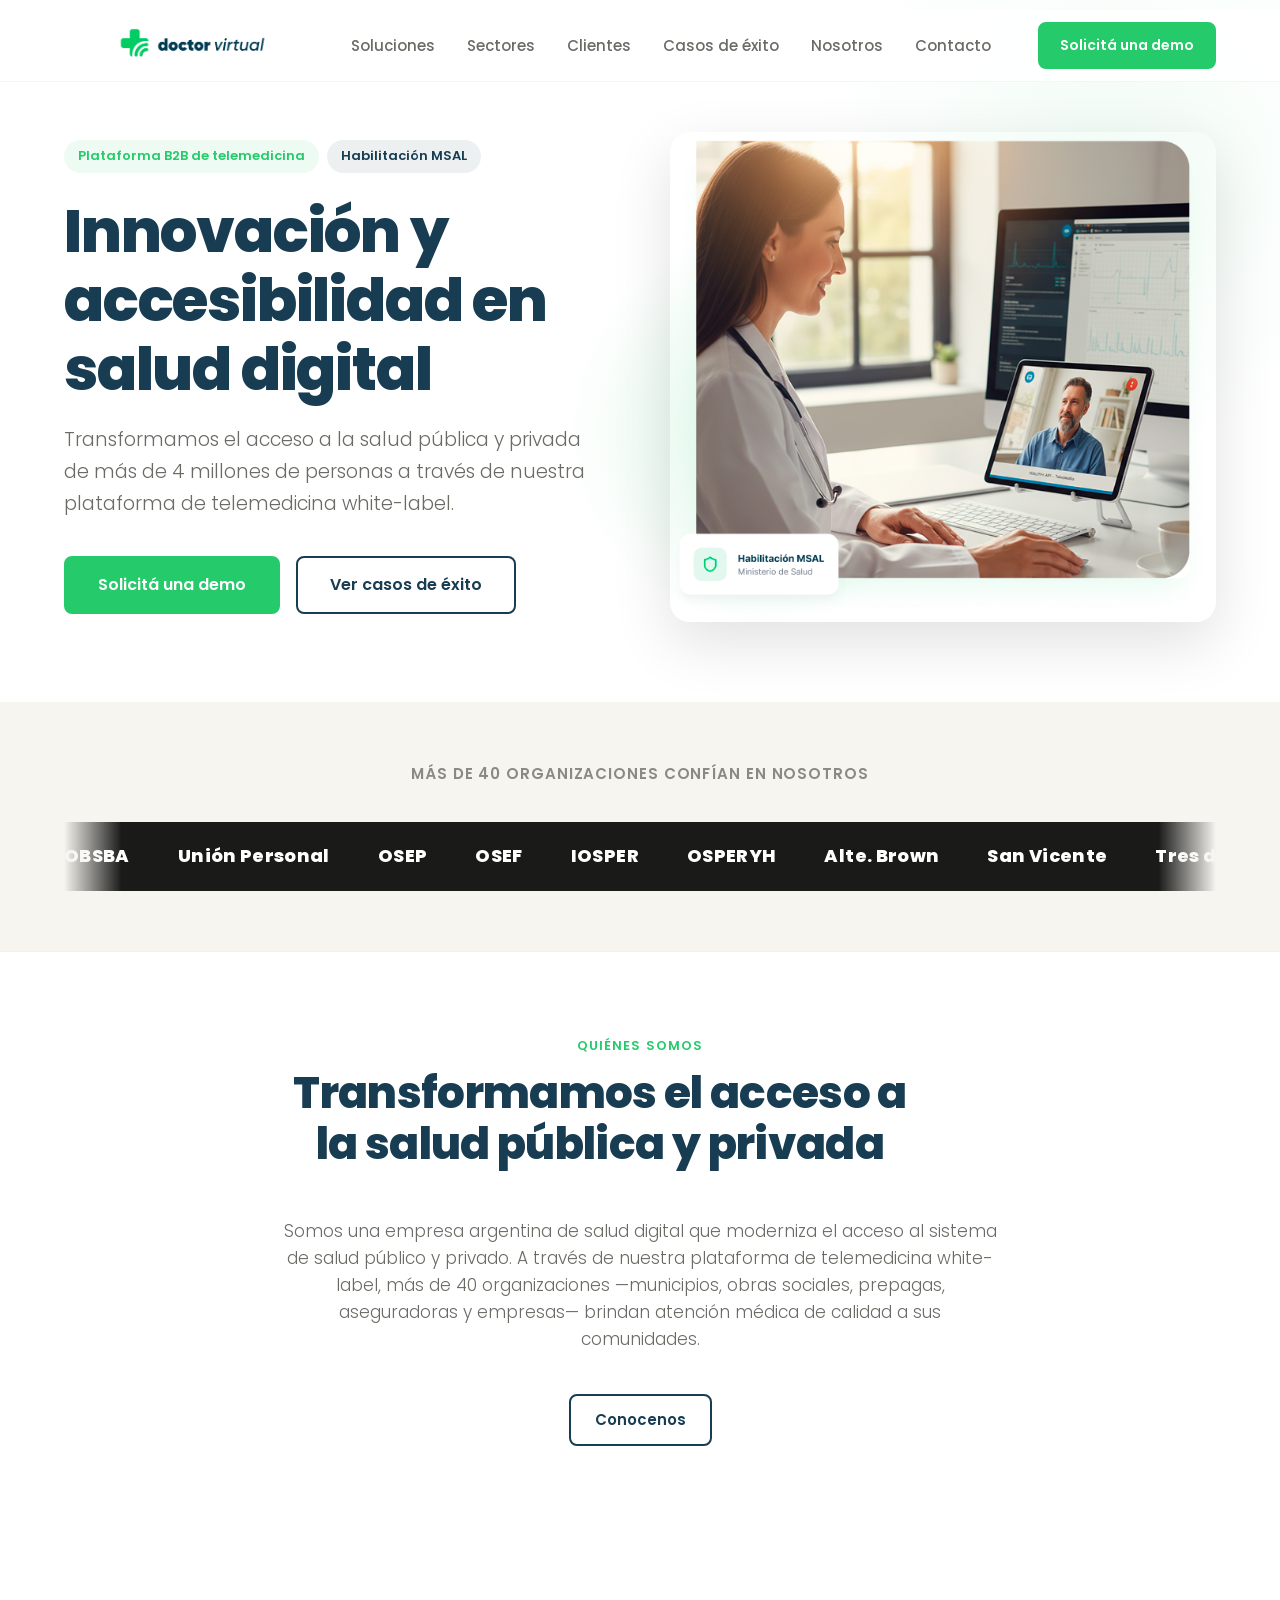
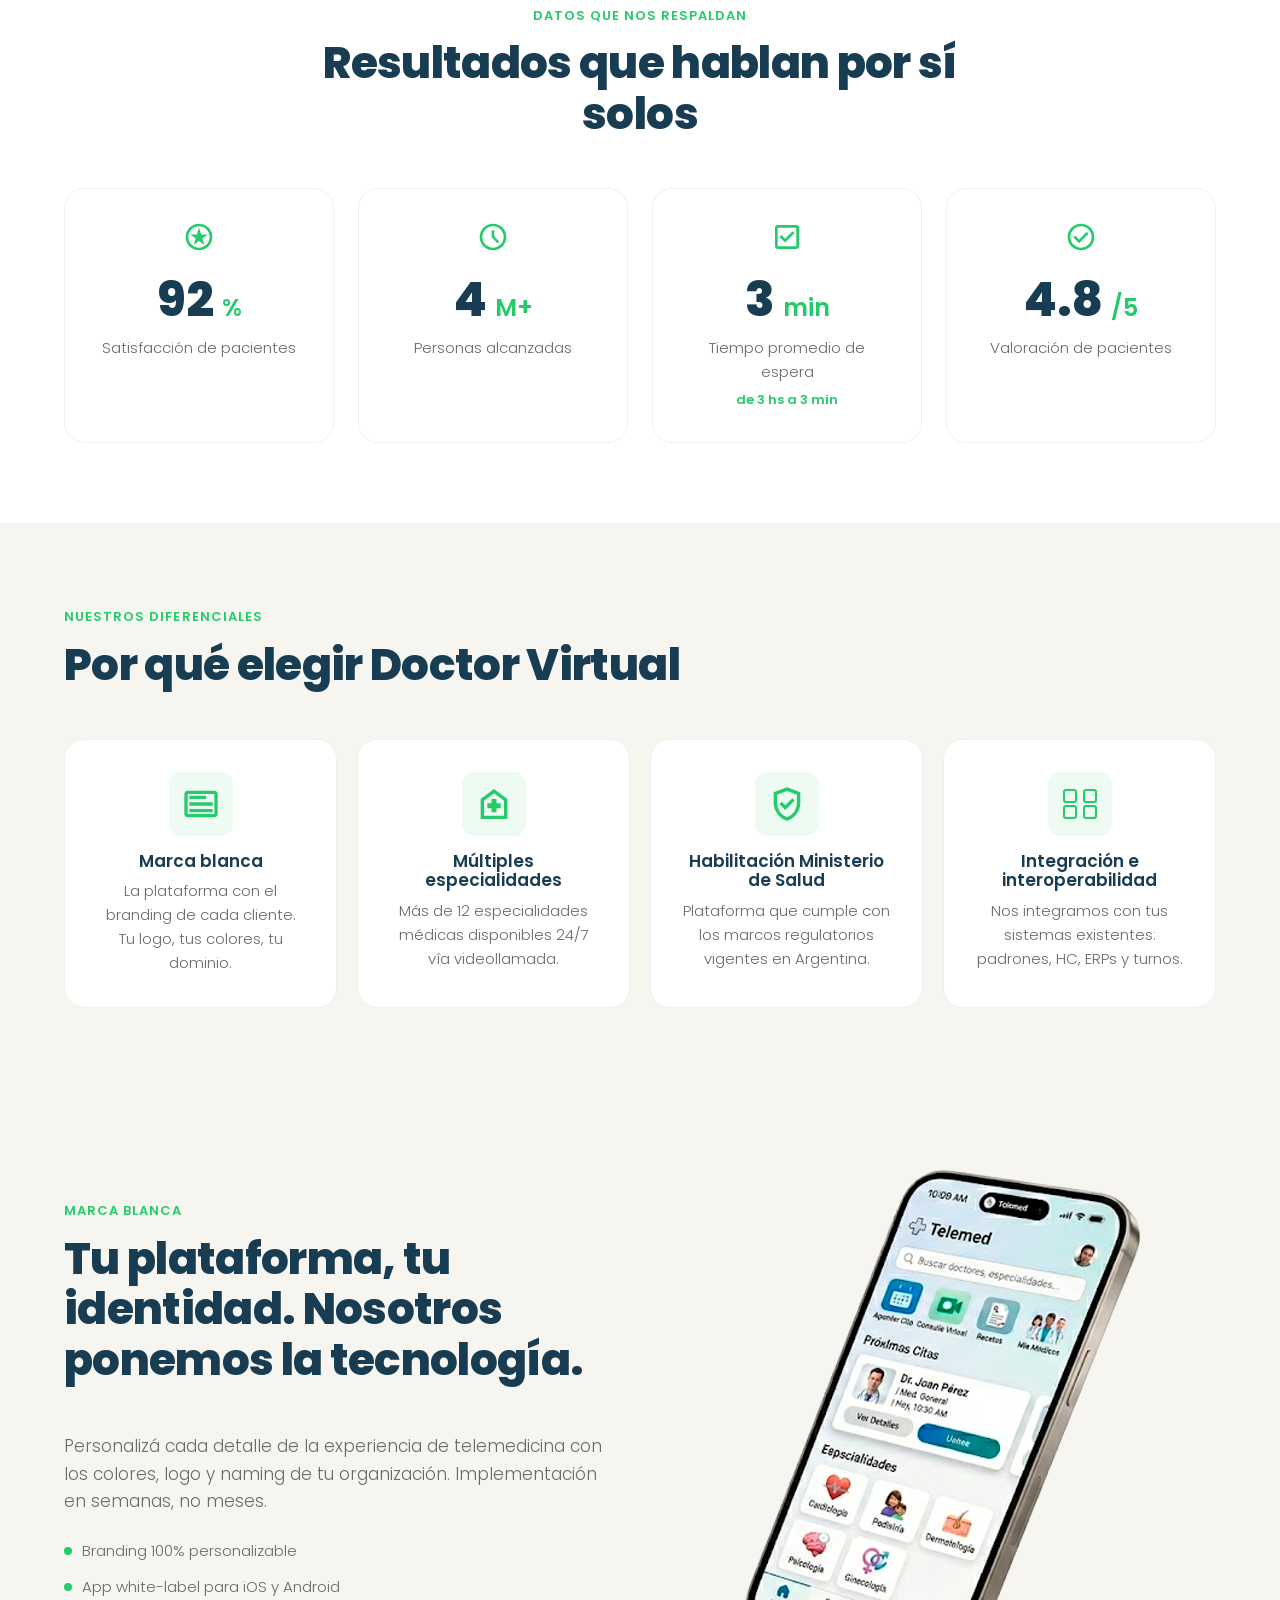
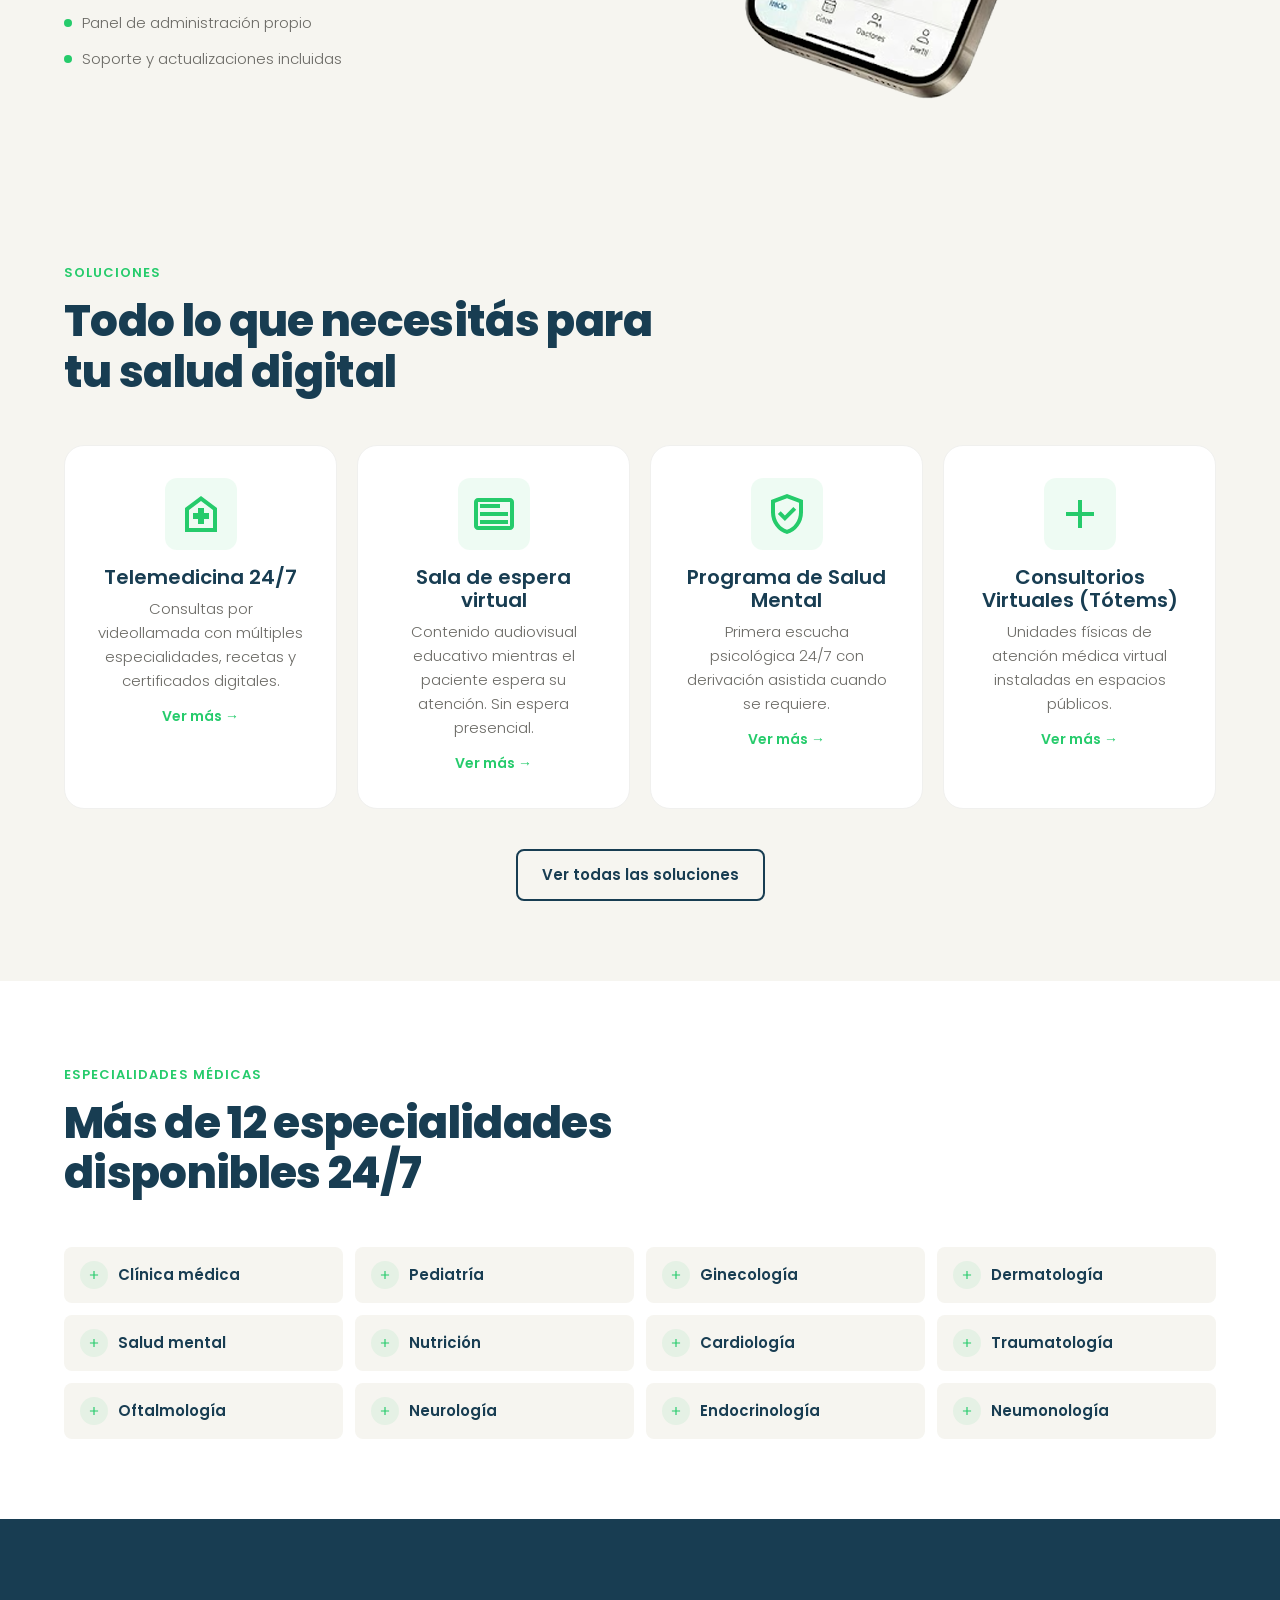
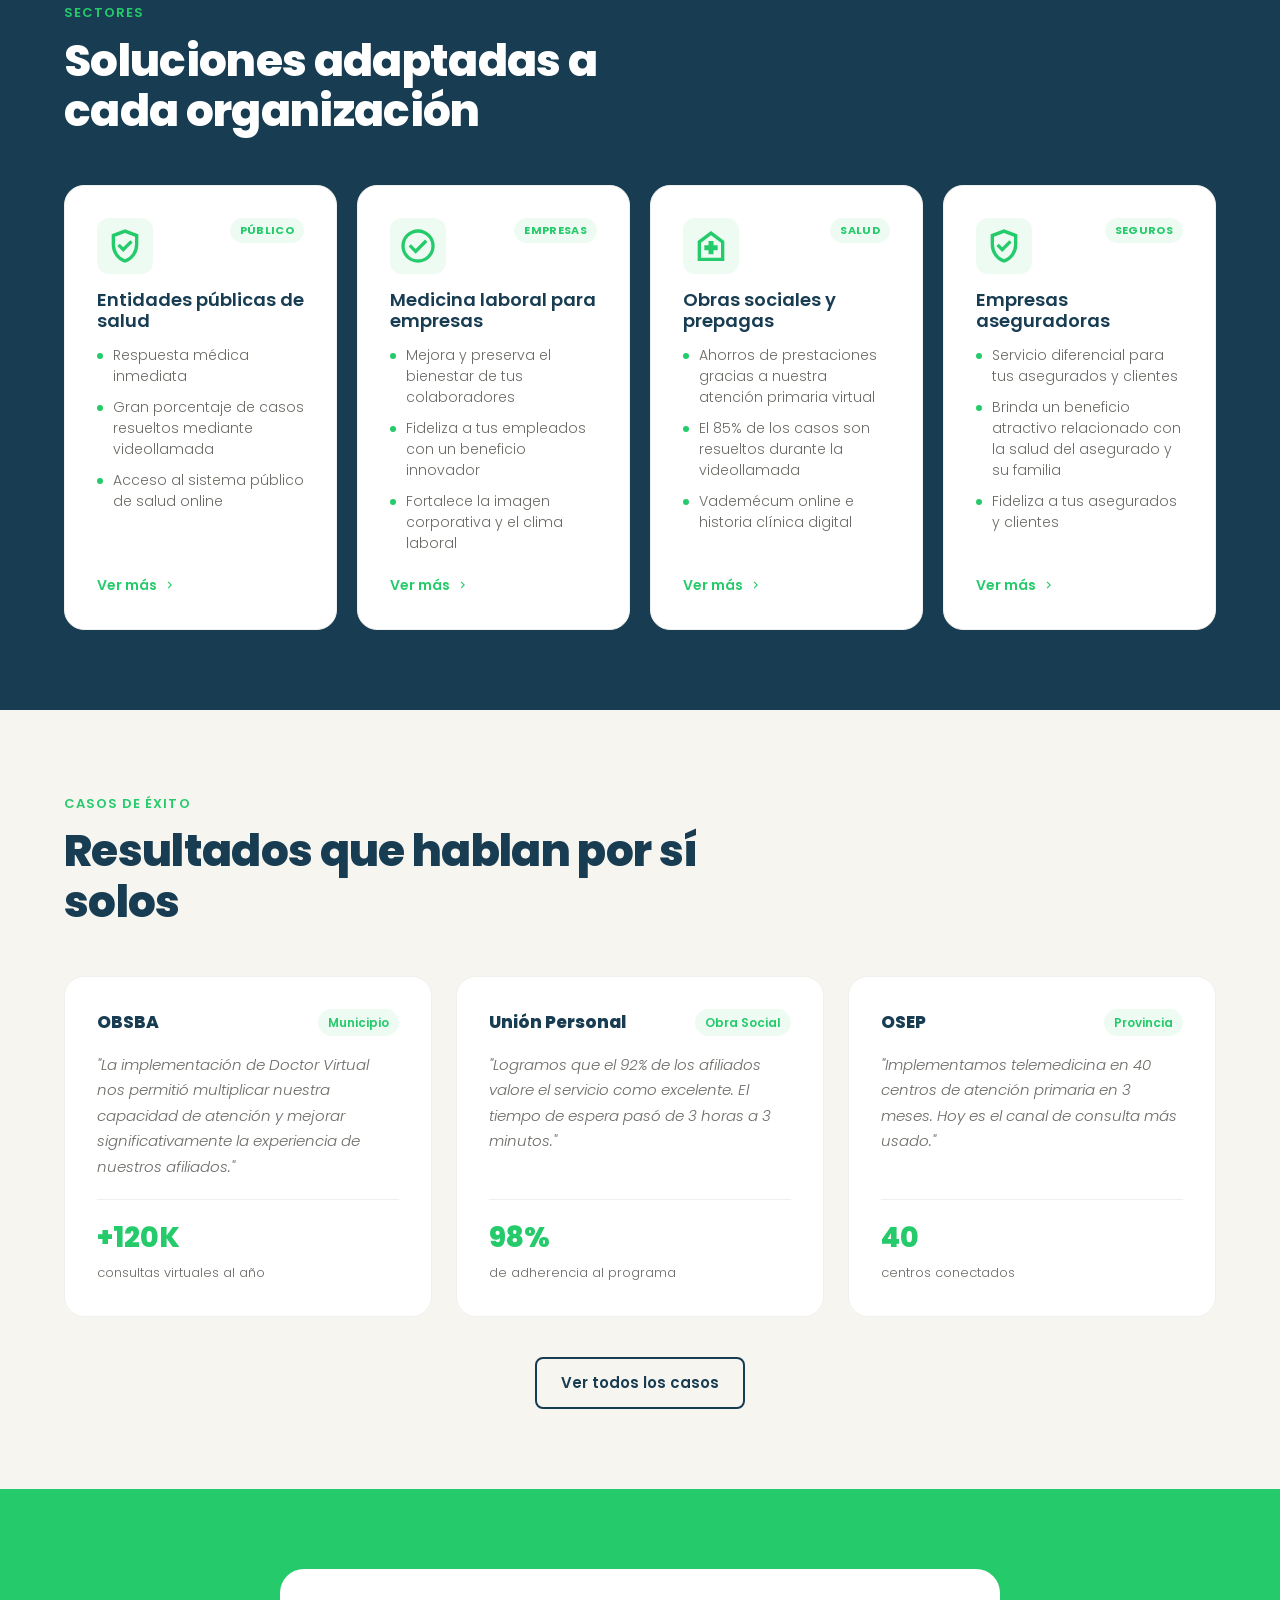
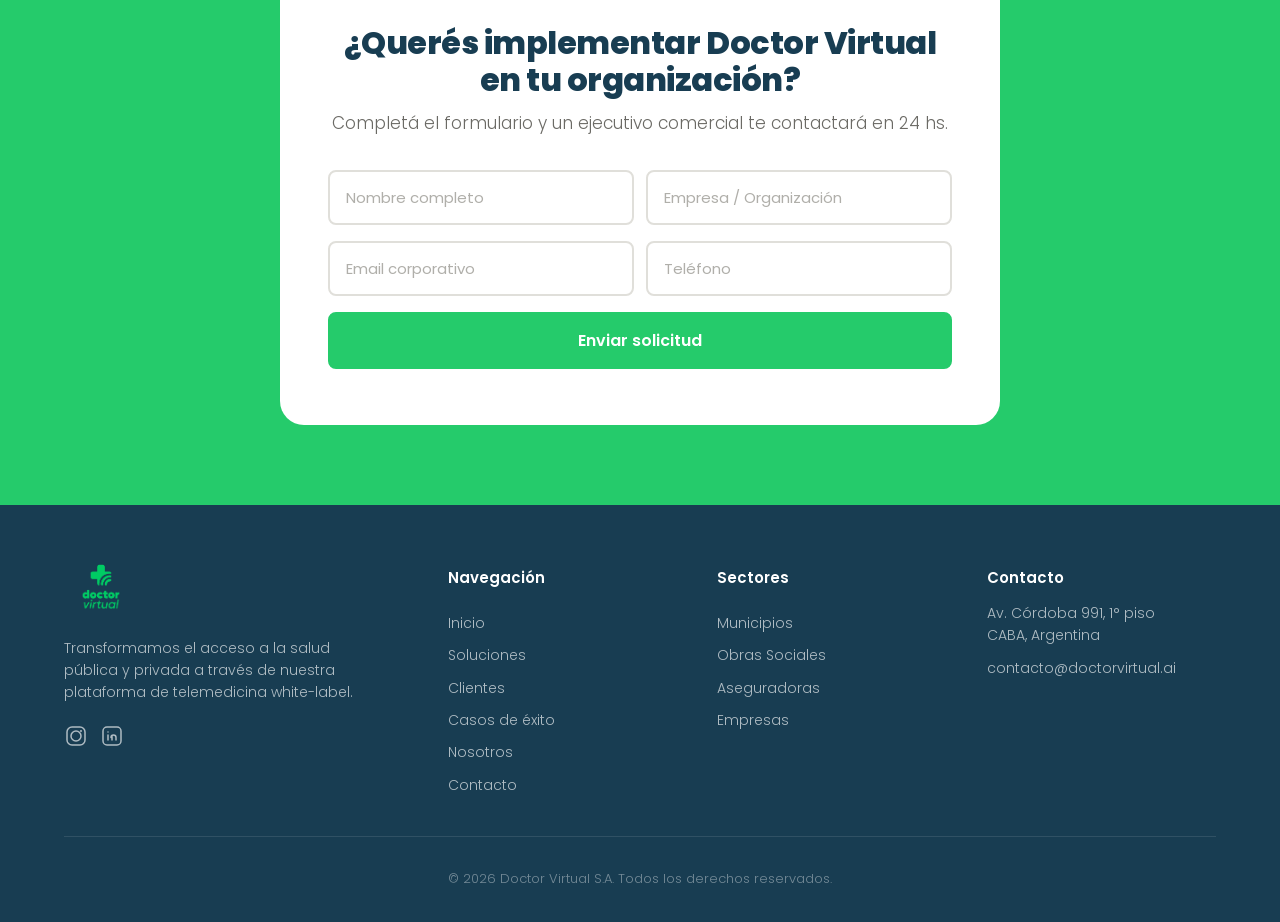
==== commit 4c450746: "Replace placeholder images with actual photos" ====
--- a/index.html
+++ b/index.html
@@ -1519,7 +1519,7 @@
       </div>
       <div class="hero-visual fade-in">
         <div class="hero-mockup-wrapper">
-          <img src="Fotos/teleconsulta sin marco.png" alt="Consulta de telemedicina" class="hero-image" />
+          <img src="Fotos/foto consulta hero.png" alt="Consulta de telemedicina" class="hero-image" />
           <div class="hero-shape"></div>
         </div>
       </div>
@@ -1980,7 +1980,7 @@
                 <circle cx="12" cy="12" r="5" stroke="currentColor" stroke-width="1.5"/>
               </svg>
             </a>
-            <a href="https://linkedin.com/company/doctorvirtual" target="_blank" rel="noopener" aria-label="LinkedIn">
+            <a href="https://www.linkedin.com/company/doctorvirtual-ia/" target="_blank" rel="noopener" aria-label="LinkedIn">
               <svg width="24" height="24" viewBox="0 0 24 24" fill="none">
                 <rect x="3" y="3" width="18" height="18" rx="4" stroke="currentColor" stroke-width="1.5"/>
                 <path d="M8 11v5M8 8v.01M12 16v-4M16 16v-2.5a2.5 2.5 0 0 0-5 0" stroke="currentColor" stroke-width="1.5" stroke-linecap="round"/>
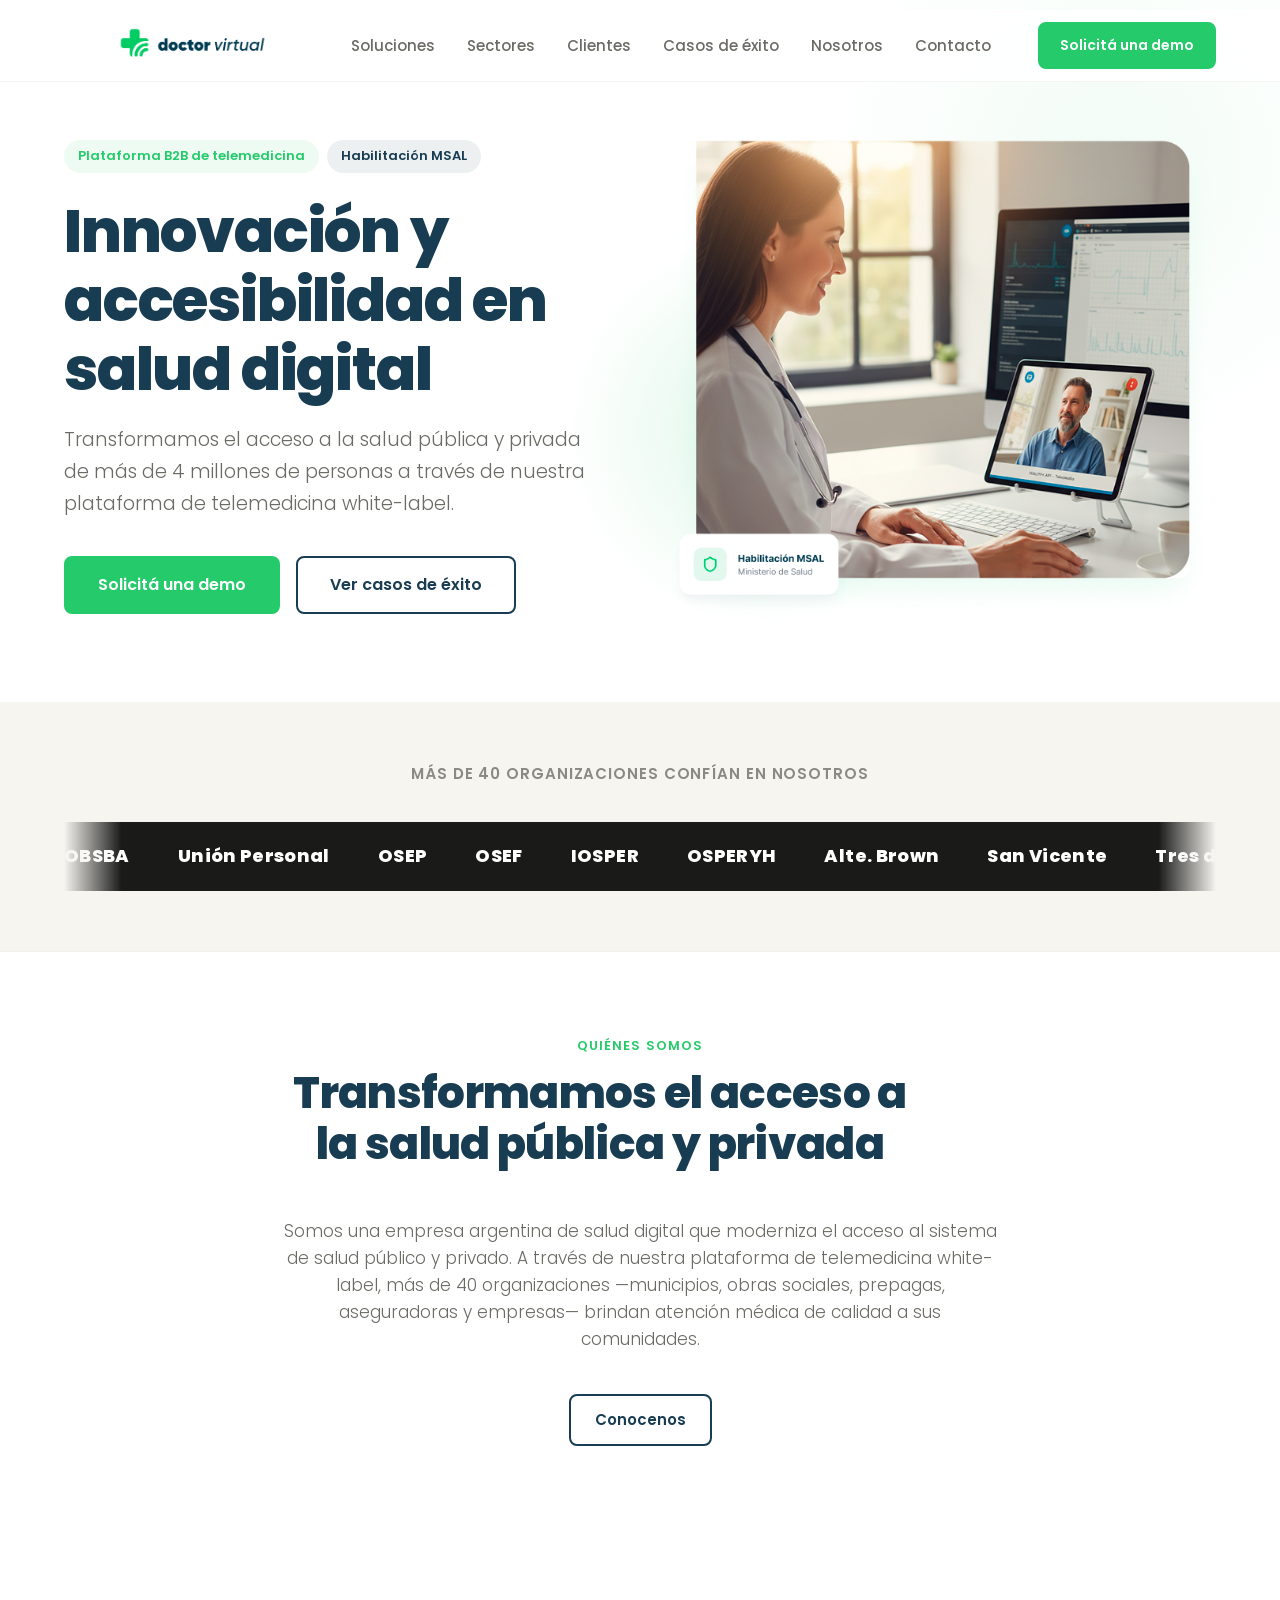
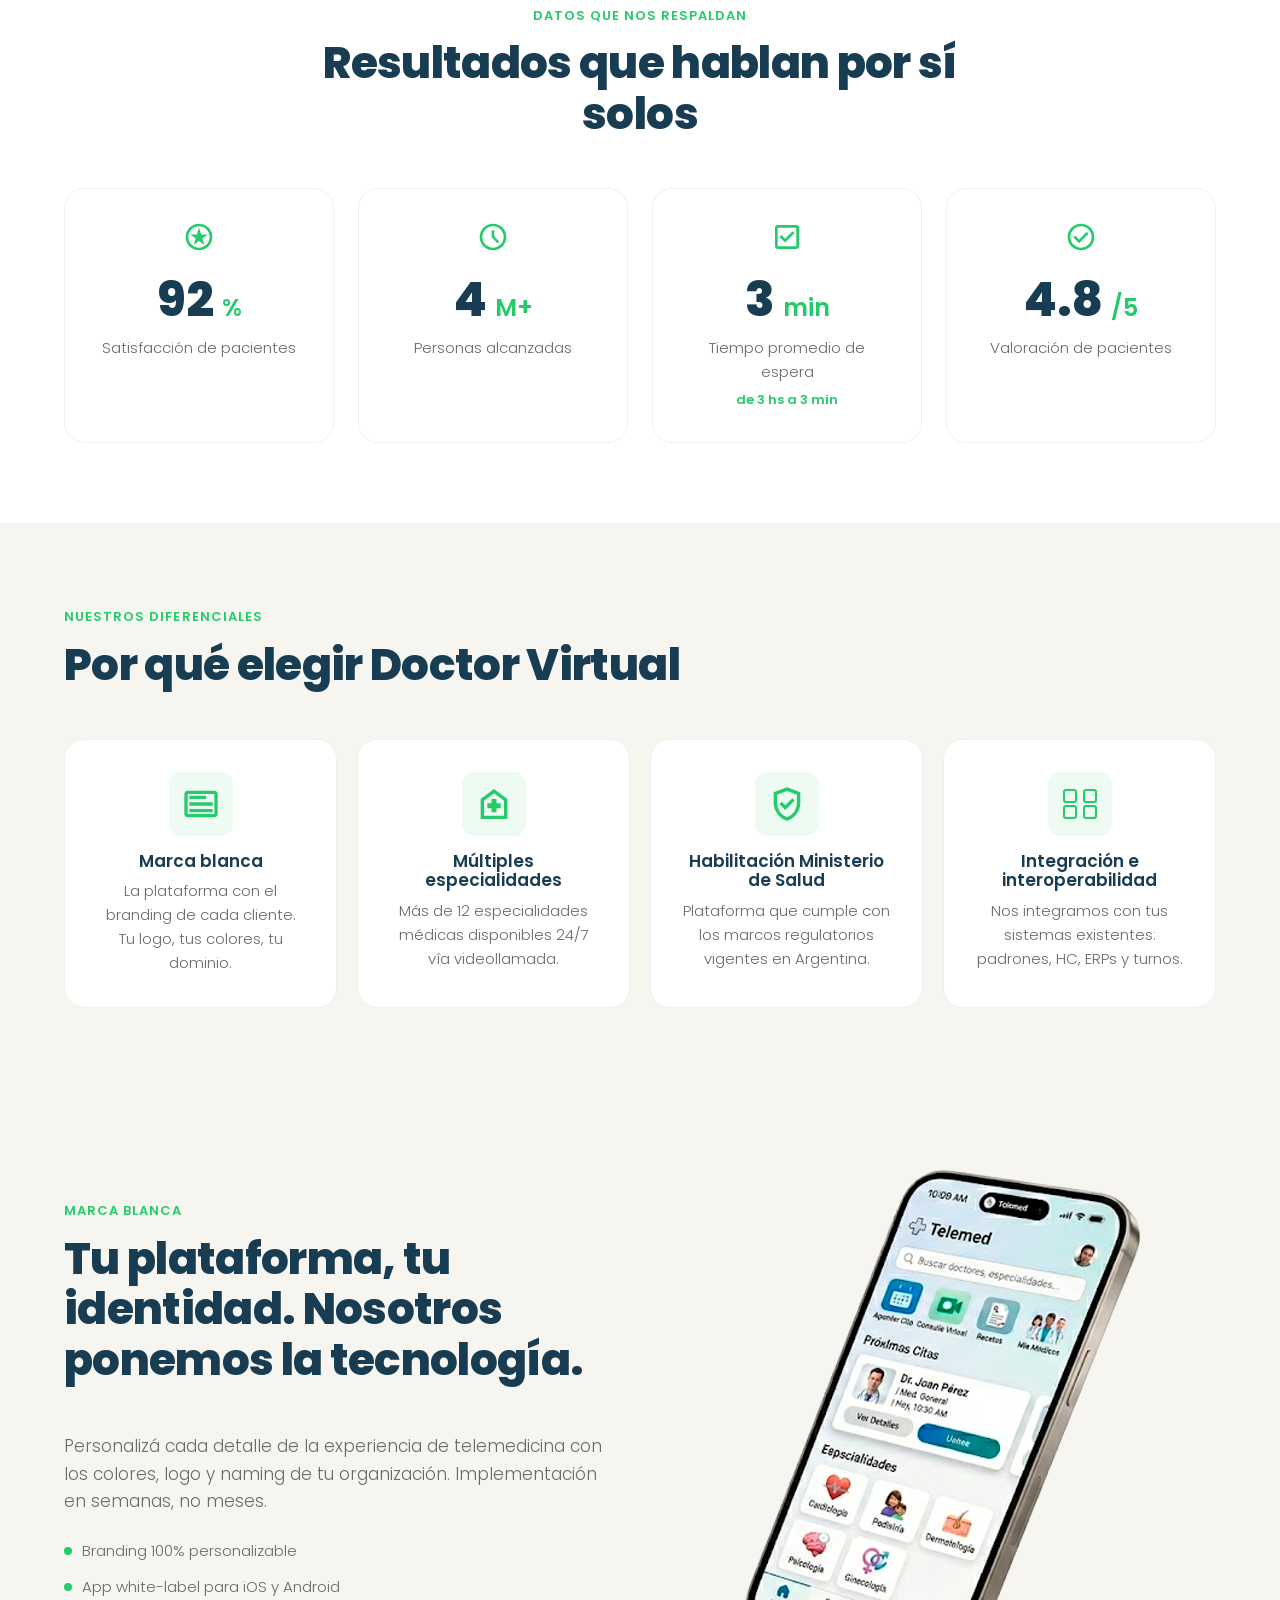
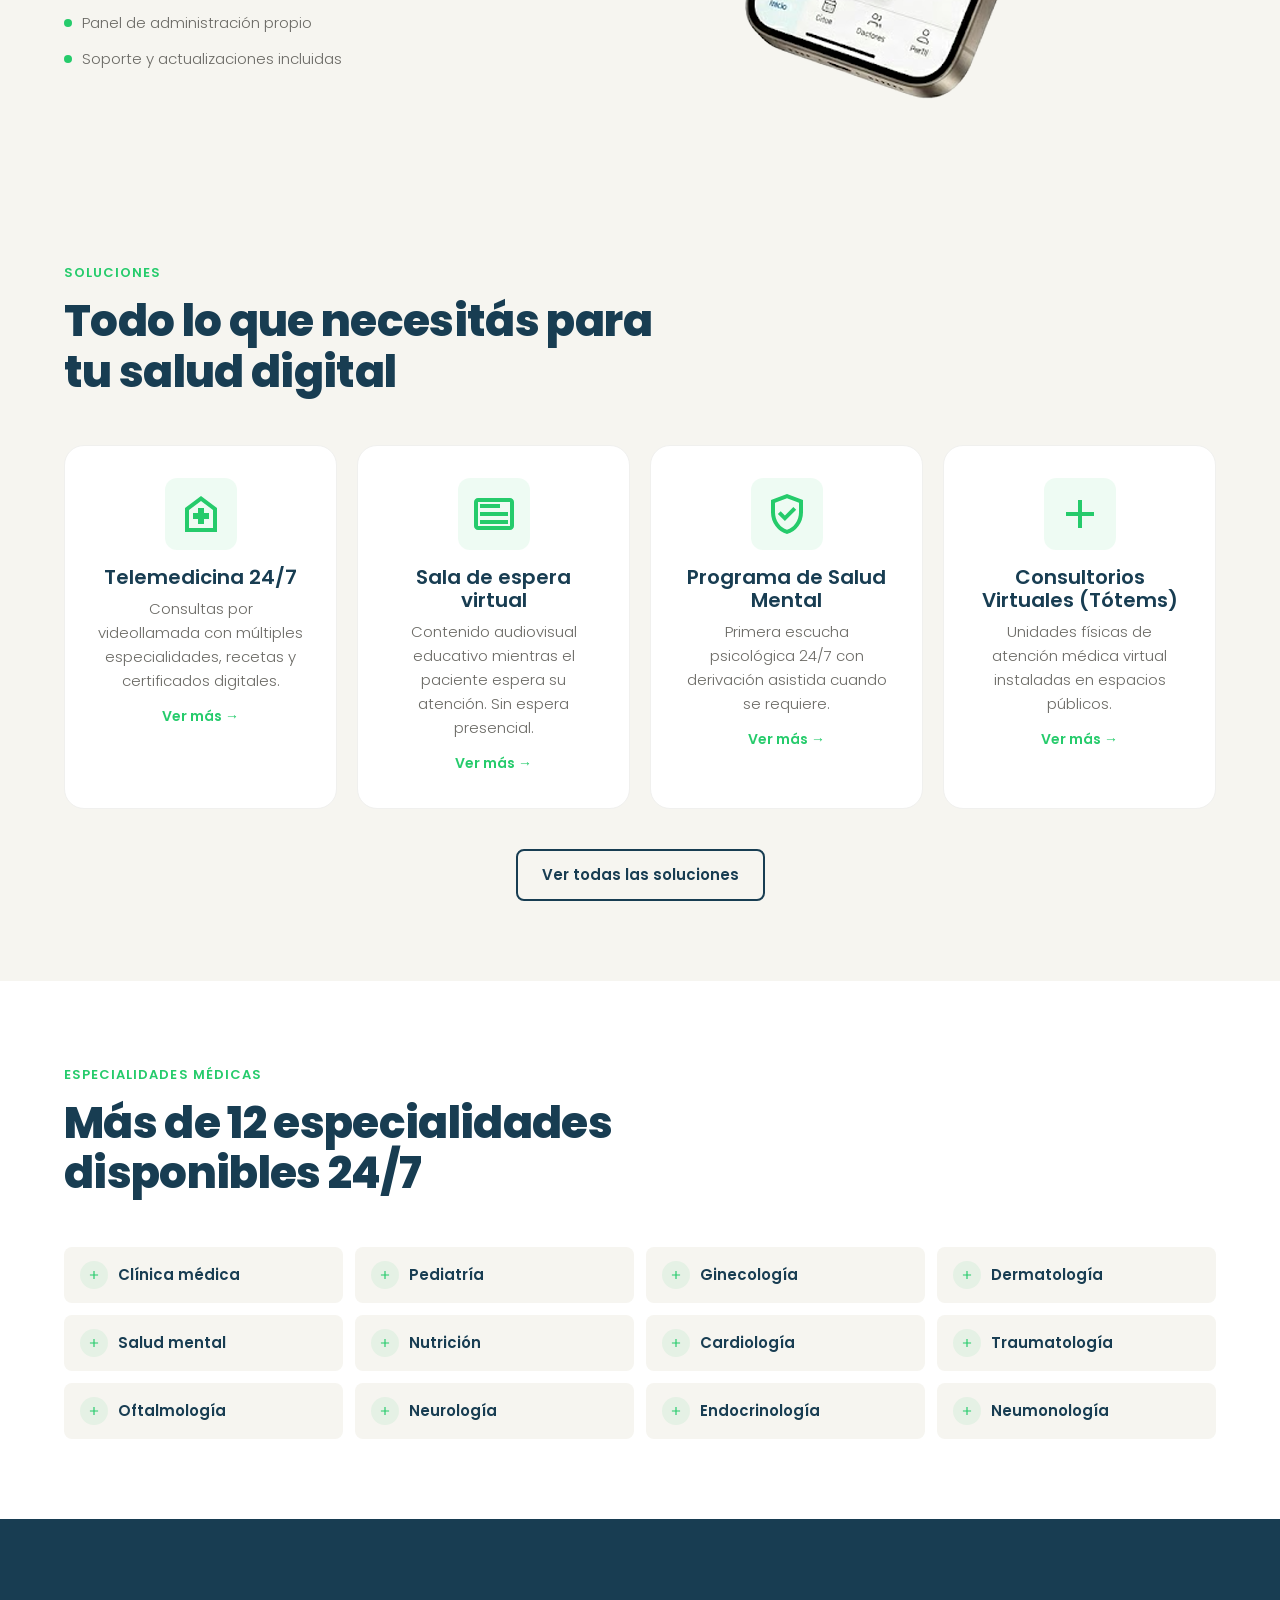
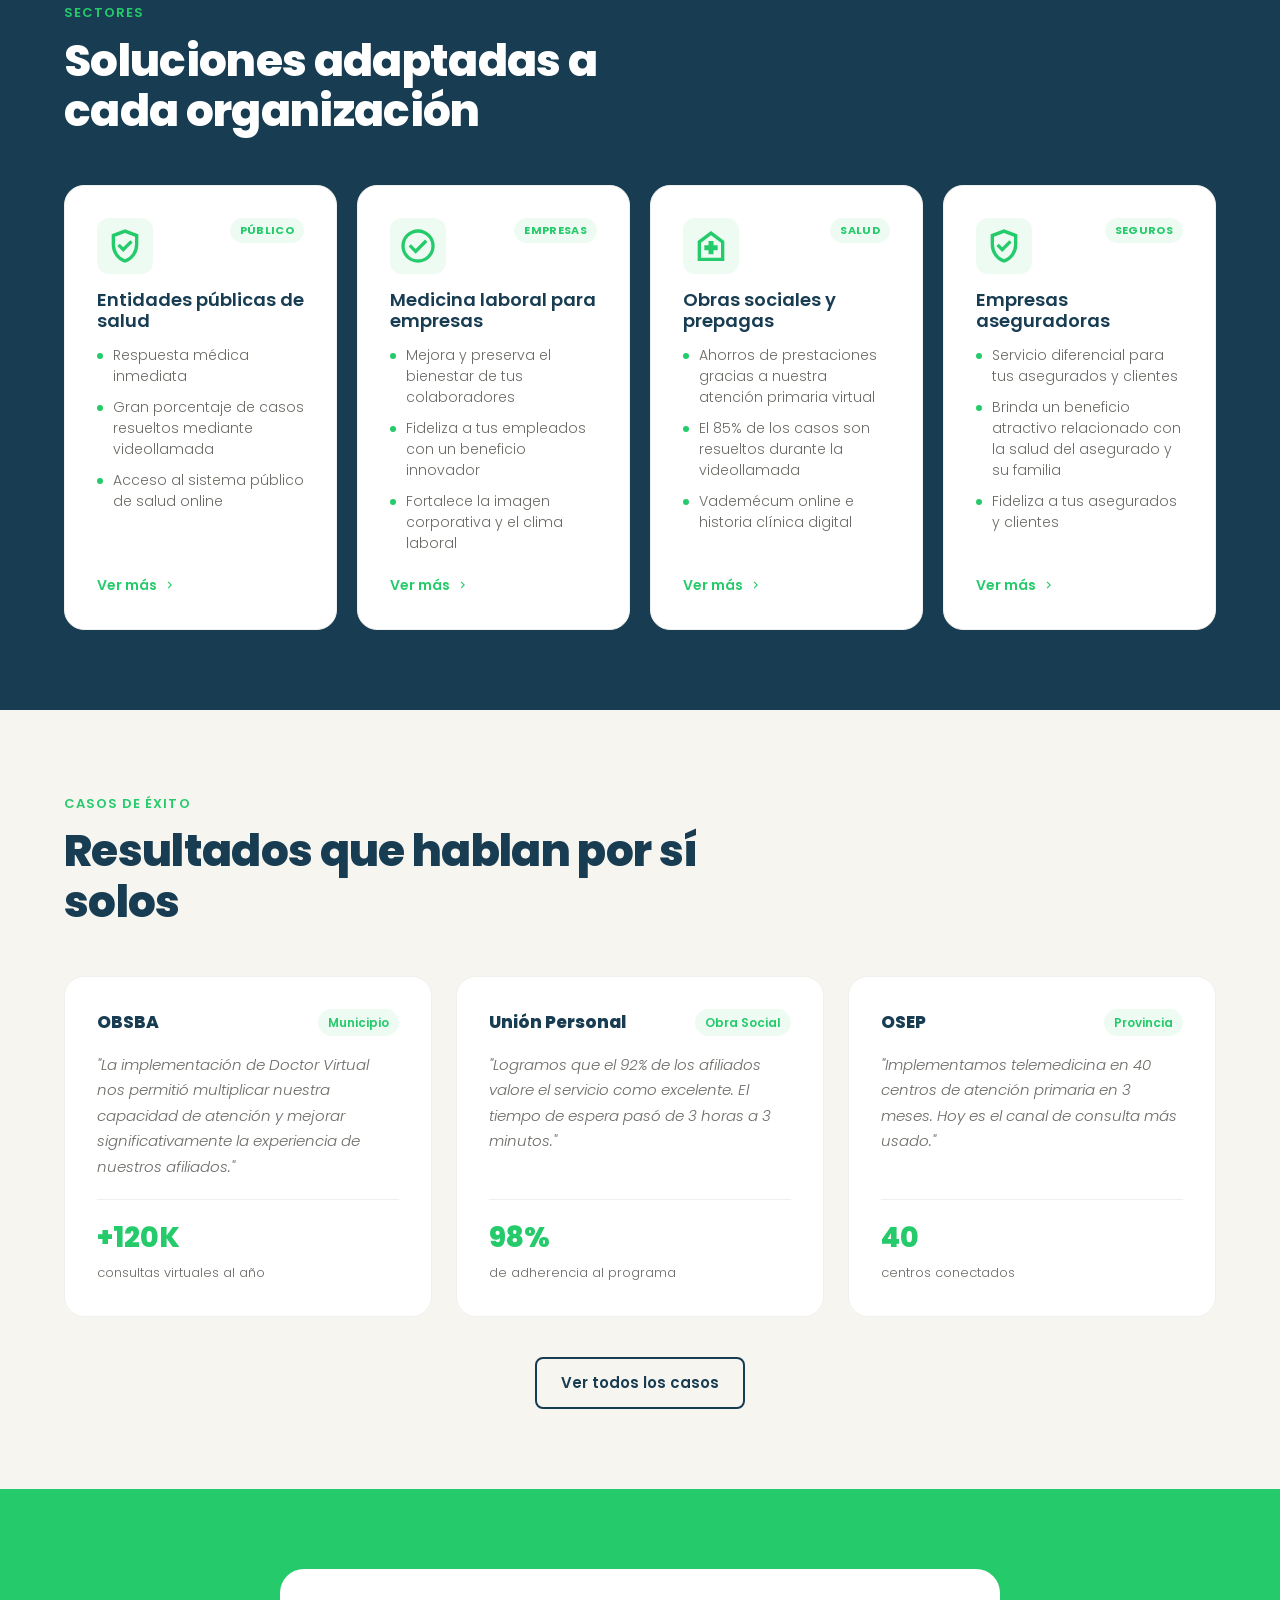
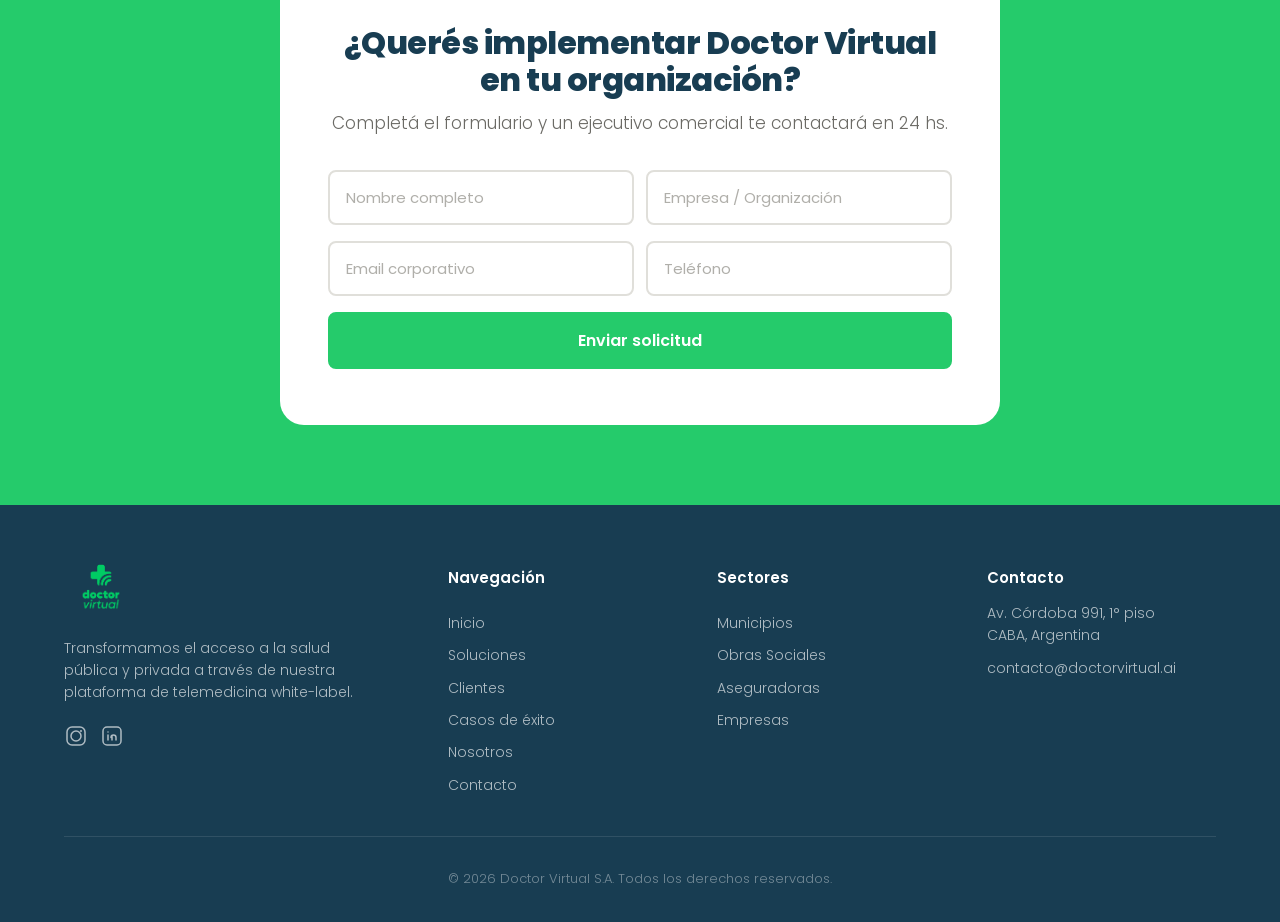
==== commit f91952f7: "Elimina drop shadow de hero-image" ====
--- a/index.html
+++ b/index.html
@@ -375,7 +375,6 @@
   border-radius: var(--radius-lg);
   position: relative;
   z-index: 2;
-  box-shadow: var(--shadow-xl);
 }
 
 .hero-shape {
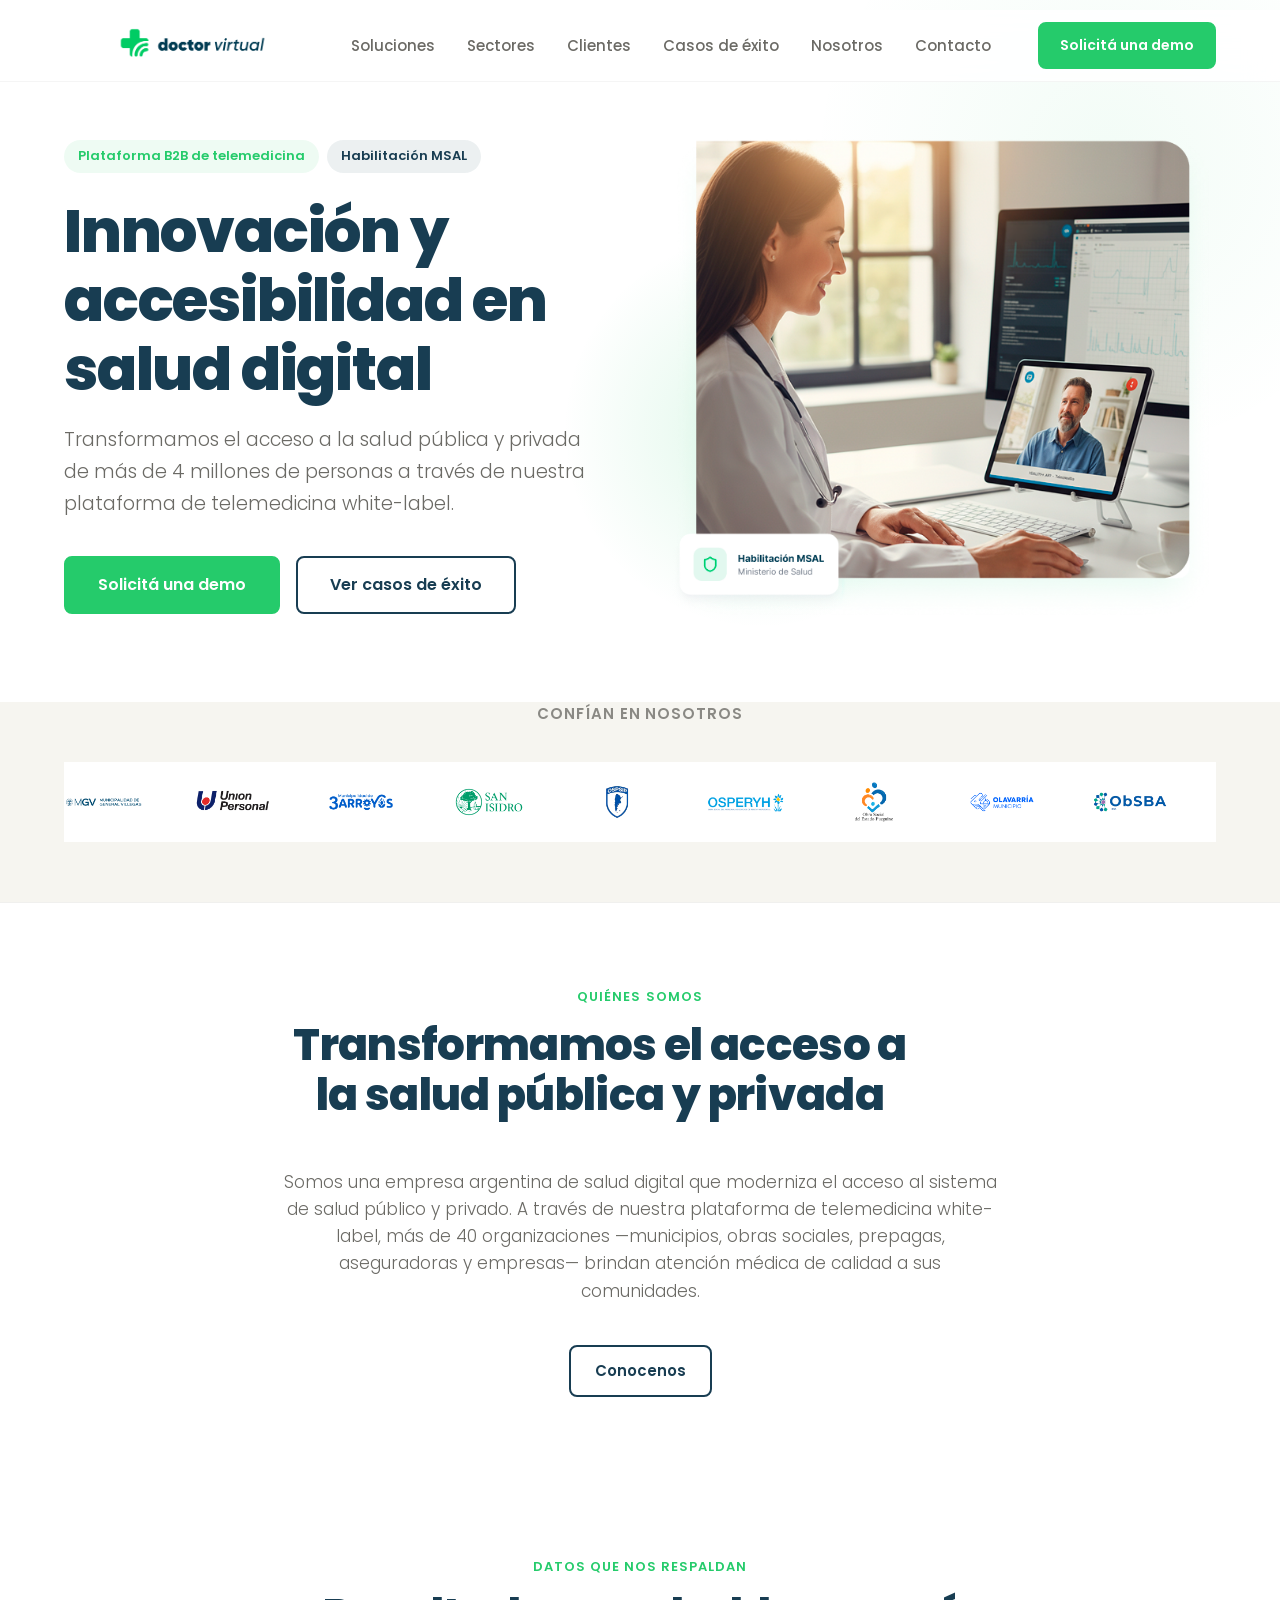
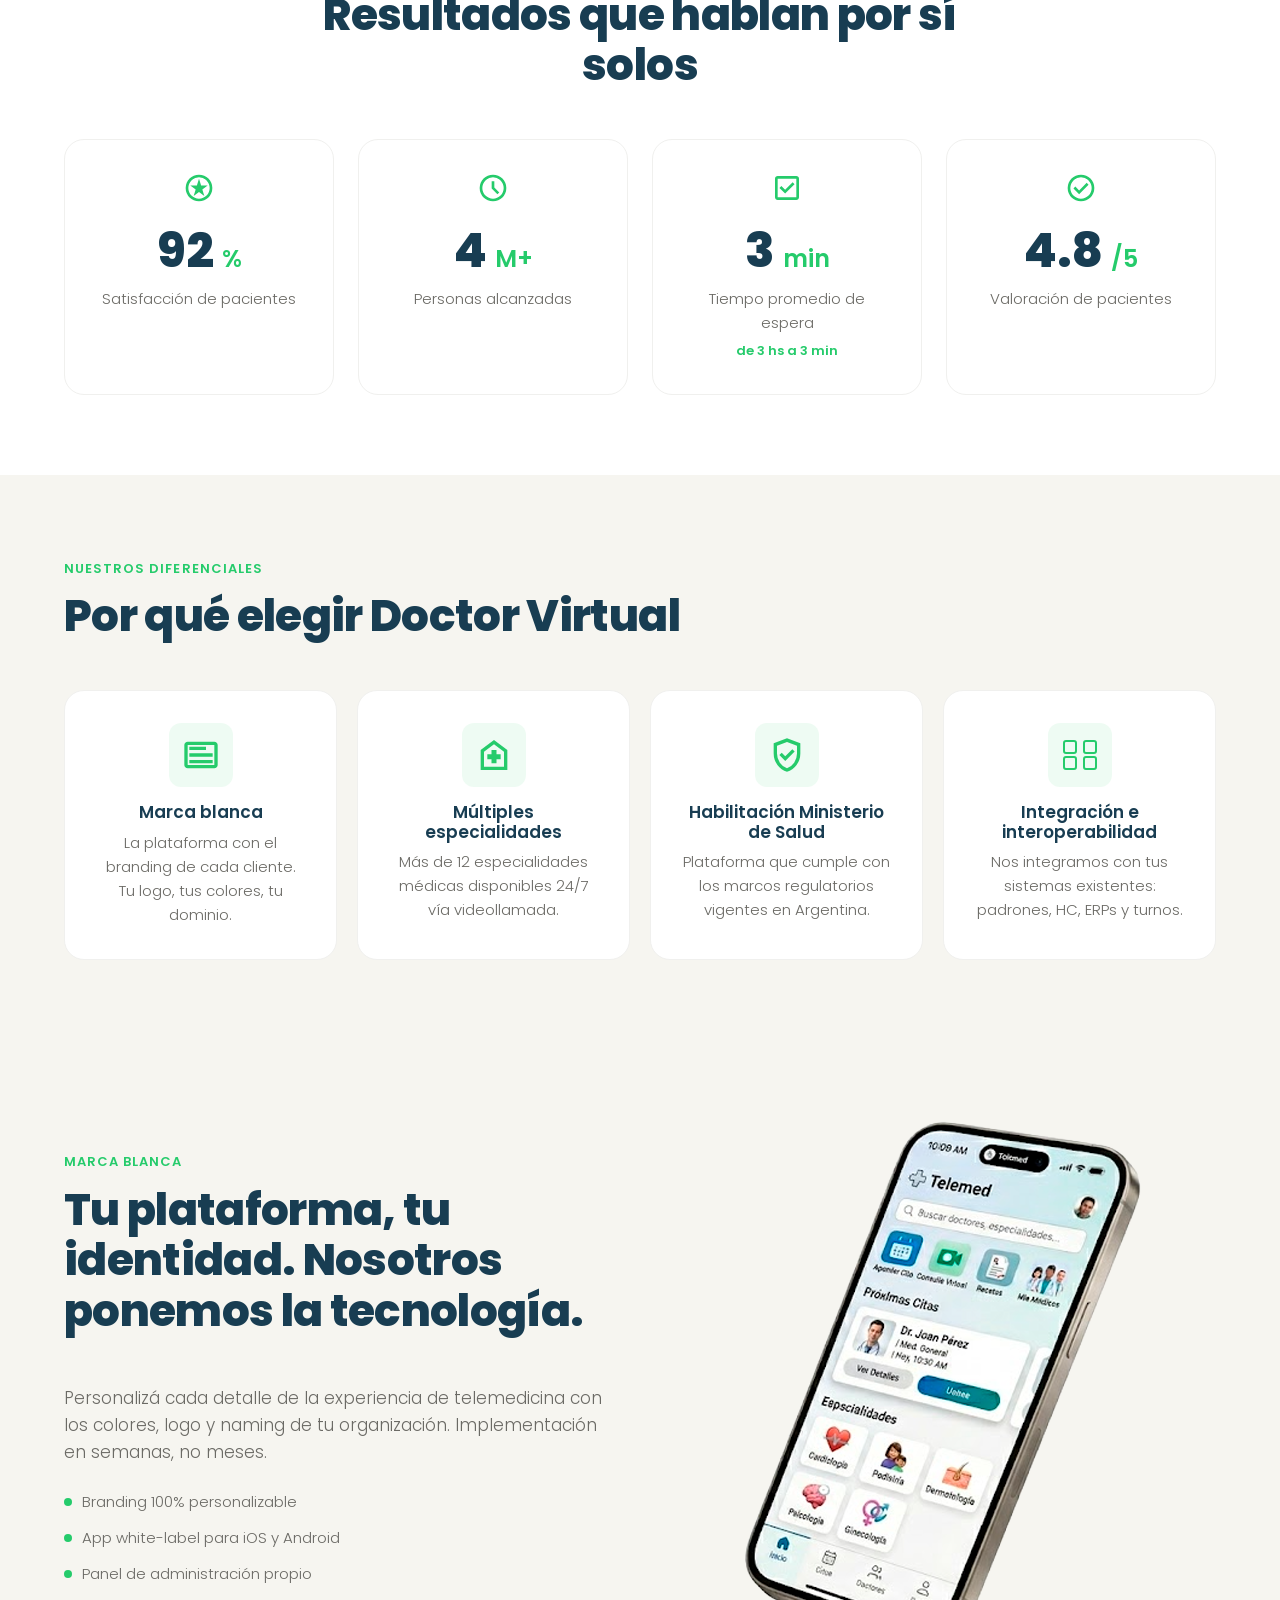
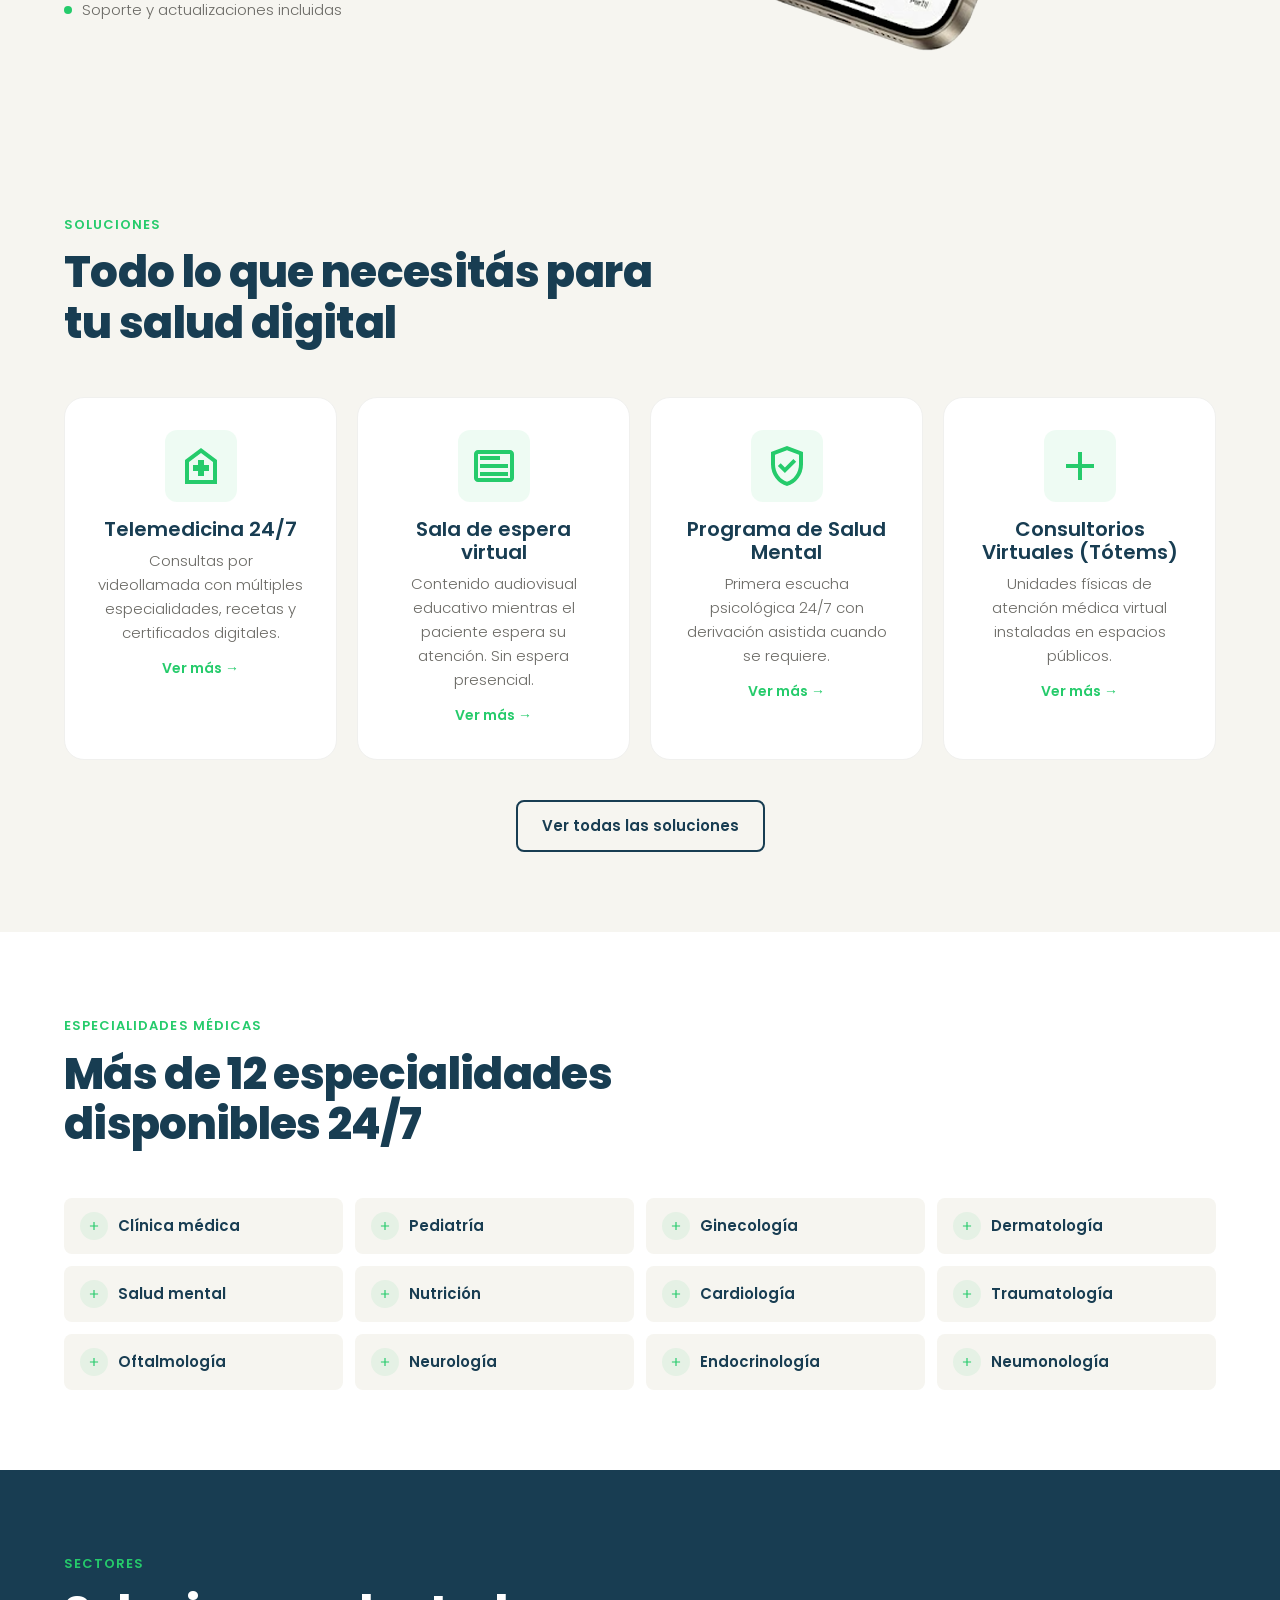
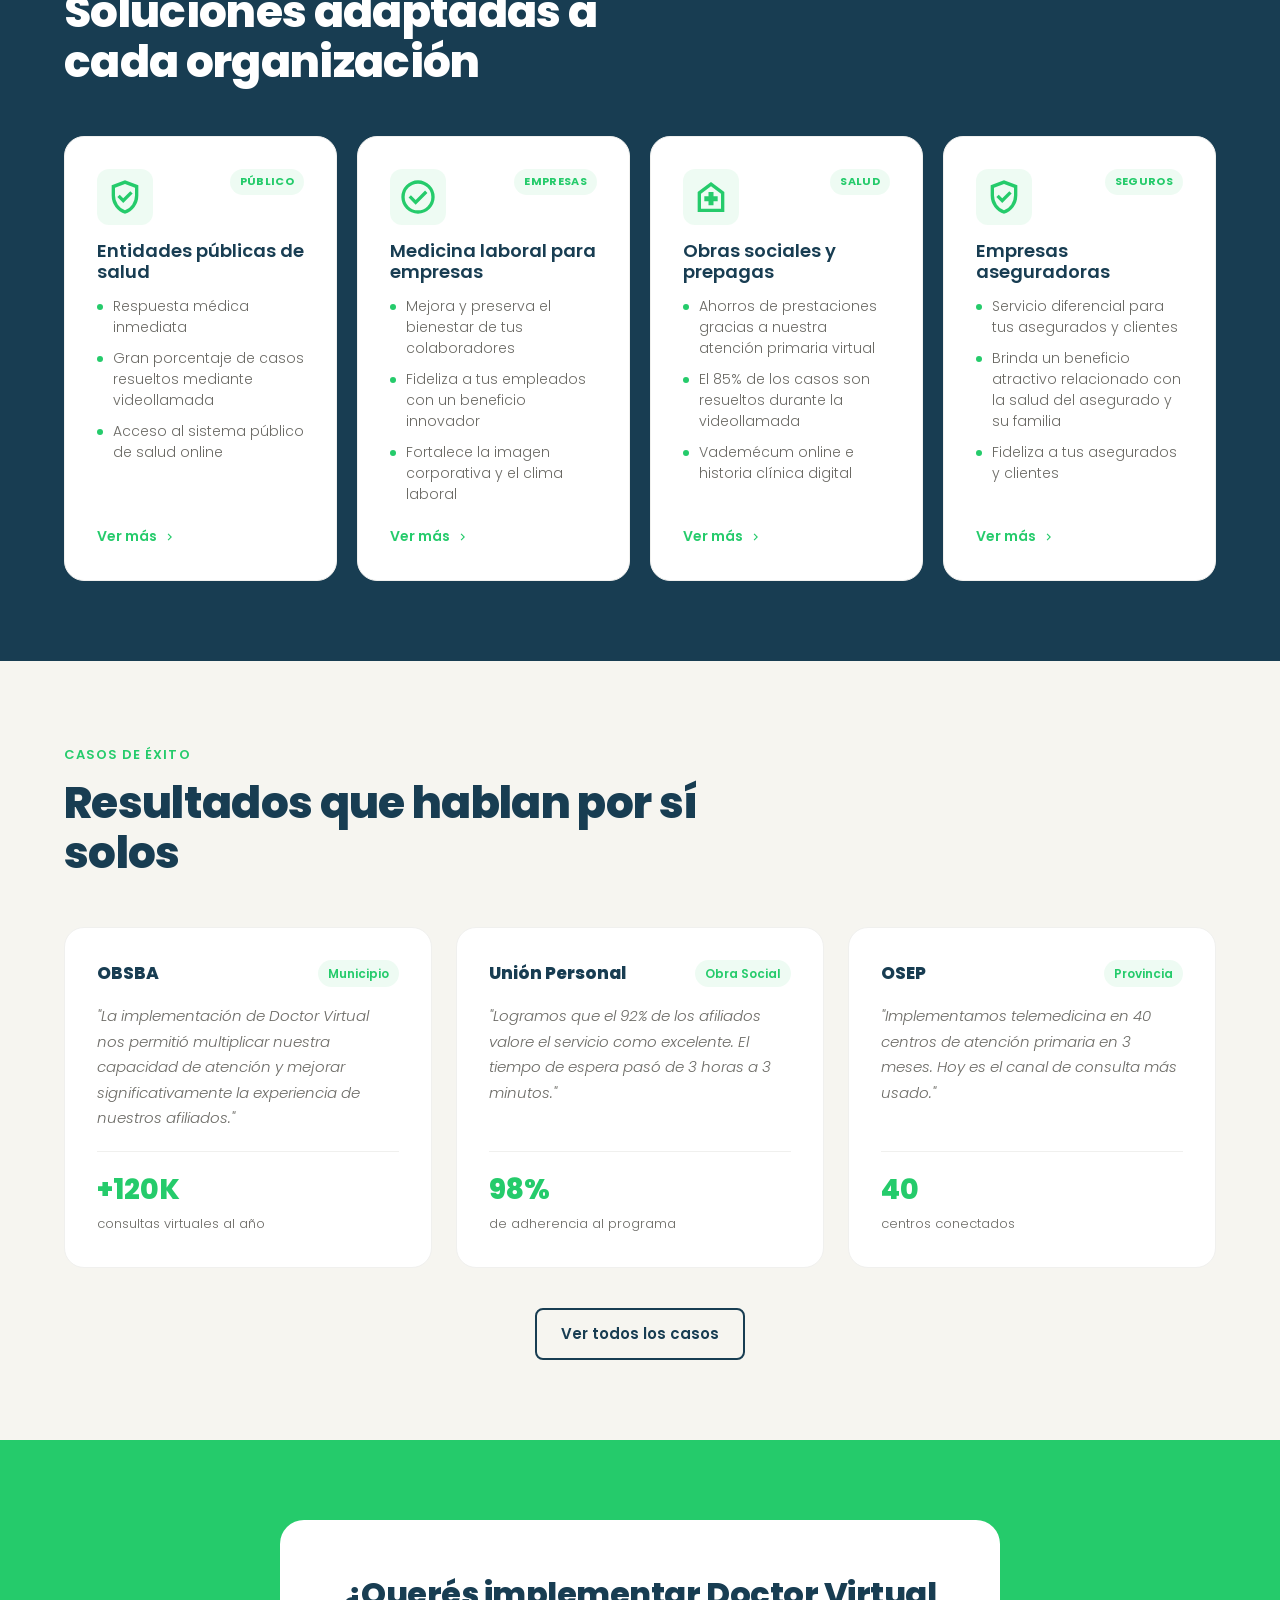
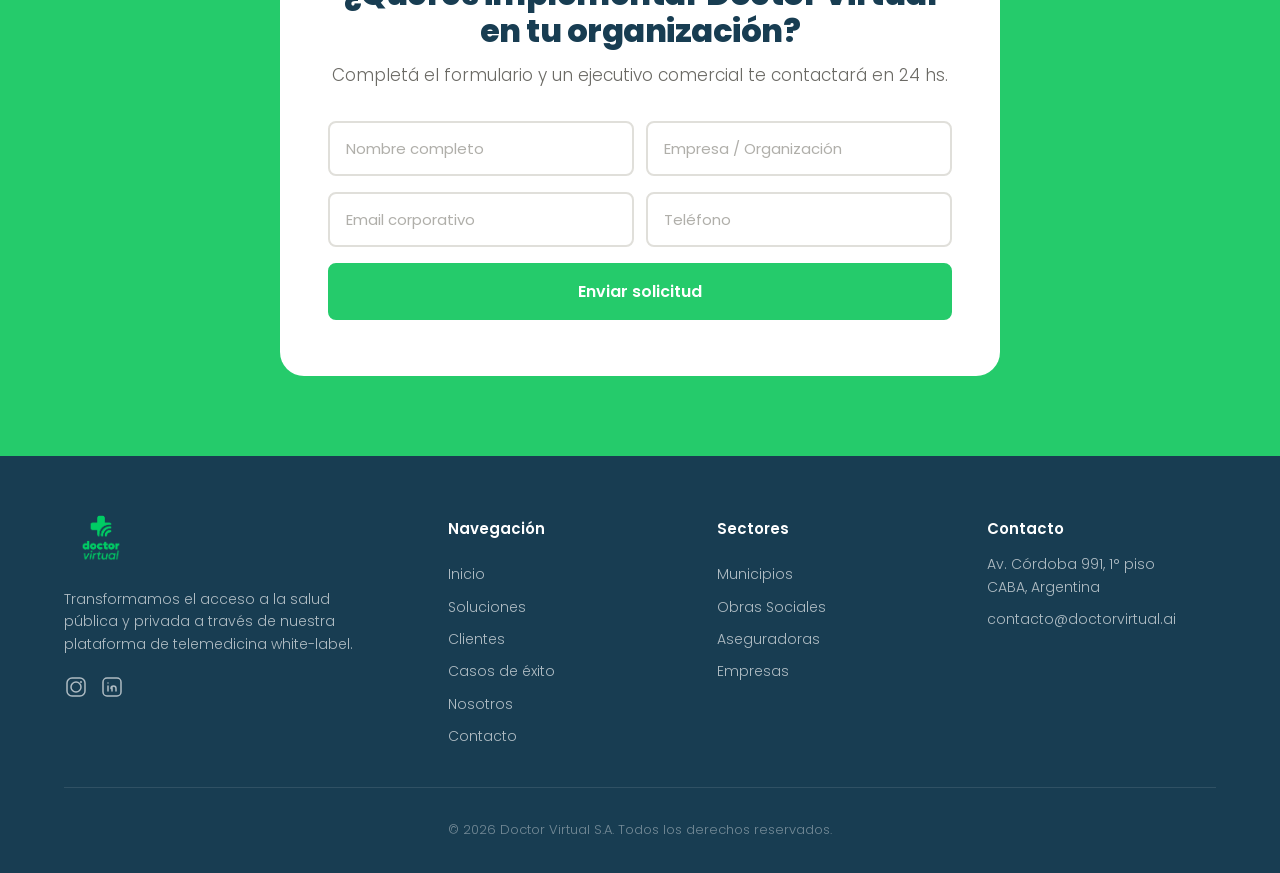
==== commit 687849ce: "Agrega barra de logos con imágenes de logos barra/ y Fotos/" ====
--- a/index.html
+++ b/index.html
@@ -1525,70 +1525,80 @@
     </div>
   </section>
 
-  <!-- ========== SOCIAL PROOF ========== -->
-  <section class="clients" id="clientes">
+  <!-- ========== CLIENT LOGOS ========== -->
+  <section class="clients" style="padding-top:0">
     <div class="container">
-      <p class="clients-heading fade-in">Más de 40 organizaciones confían en nosotros</p>
-      <div class="clients-marquee fade-in">
+      <p class="clients-heading fade-in">Confían en nosotros</p>
+      <div class="clients-marquee fade-in" style="background:var(--white);mask-image:none;-webkit-mask-image:none">
         <div class="clients-track">
-          <span class="client-logo">OBSBA</span>
-          <span class="client-logo">Unión Personal</span>
-          <span class="client-logo">OSEP</span>
-          <span class="client-logo">OSEF</span>
-          <span class="client-logo">IOSPER</span>
-          <span class="client-logo">OSPERYH</span>
-          <span class="client-logo">Alte. Brown</span>
-          <span class="client-logo">San Vicente</span>
-          <span class="client-logo">Tres de Febrero</span>
-          <span class="client-logo">Ezeiza</span>
-          <span class="client-logo">Cañuelas</span>
-          <span class="client-logo">Mar del Plata</span>
-          <span class="client-logo">Quilmes</span>
-          <span class="client-logo">Bahía Blanca</span>
-          <span class="client-logo">Olavarría</span>
-          <span class="client-logo">Pinamar</span>
-          <span class="client-logo">Chivilcoy</span>
-          <span class="client-logo">Bell Ville</span>
-          <span class="client-logo">Malvinas Argentinas</span>
-          <span class="client-logo">Gral. Villegas</span>
-          <span class="client-logo">Pehuajó</span>
-          <span class="client-logo">Lanús</span>
-          <span class="client-logo">Lomas de Zamora</span>
-          <span class="client-logo">Tres Arroyos</span>
-          <span class="client-logo">Escobar</span>
-          <span class="client-logo">Florencio Varela</span>
-          <span class="client-logo">Meridional Seguros</span>
-          <span class="client-logo">CAMINOA</span>
-          <span class="client-logo">Gimnasia LP</span>
-          <span class="client-logo">OBSBA</span>
-          <span class="client-logo">Unión Personal</span>
-          <span class="client-logo">OSEP</span>
-          <span class="client-logo">OSEF</span>
-          <span class="client-logo">IOSPER</span>
-          <span class="client-logo">OSPERYH</span>
-          <span class="client-logo">Alte. Brown</span>
-          <span class="client-logo">San Vicente</span>
-          <span class="client-logo">Tres de Febrero</span>
-          <span class="client-logo">Ezeiza</span>
-          <span class="client-logo">Cañuelas</span>
-          <span class="client-logo">Mar del Plata</span>
-          <span class="client-logo">Quilmes</span>
-          <span class="client-logo">Bahía Blanca</span>
-          <span class="client-logo">Olavarría</span>
-          <span class="client-logo">Pinamar</span>
-          <span class="client-logo">Chivilcoy</span>
-          <span class="client-logo">Bell Ville</span>
-          <span class="client-logo">Malvinas Argentinas</span>
-          <span class="client-logo">Gral. Villegas</span>
-          <span class="client-logo">Pehuajó</span>
-          <span class="client-logo">Lanús</span>
-          <span class="client-logo">Lomas de Zamora</span>
-          <span class="client-logo">Tres Arroyos</span>
-          <span class="client-logo">Escobar</span>
-          <span class="client-logo">Florencio Varela</span>
-          <span class="client-logo">Meridional Seguros</span>
-          <span class="client-logo">CAMINOA</span>
-          <span class="client-logo">Gimnasia LP</span>
+          <img class="client-logo" src="logos barra/1.png" alt="" style="height:40px;width:auto">
+          <img class="client-logo" src="logos barra/2.png" alt="" style="height:40px;width:auto">
+          <img class="client-logo" src="logos barra/3.png" alt="" style="height:40px;width:auto">
+          <img class="client-logo" src="logos barra/4.png" alt="" style="height:40px;width:auto">
+          <img class="client-logo" src="logos barra/5.png" alt="" style="height:40px;width:auto">
+          <img class="client-logo" src="logos barra/6.png" alt="" style="height:40px;width:auto">
+          <img class="client-logo" src="logos barra/7.png" alt="" style="height:40px;width:auto">
+          <img class="client-logo" src="logos barra/8.png" alt="" style="height:40px;width:auto">
+          <img class="client-logo" src="logos barra/9.png" alt="" style="height:40px;width:auto">
+          <img class="client-logo" src="logos barra/10.png" alt="" style="height:40px;width:auto">
+          <img class="client-logo" src="logos barra/11.png" alt="" style="height:40px;width:auto">
+          <img class="client-logo" src="logos barra/12.png" alt="" style="height:40px;width:auto">
+          <img class="client-logo" src="logos barra/13.png" alt="" style="height:40px;width:auto">
+          <img class="client-logo" src="logos barra/14.png" alt="" style="height:40px;width:auto">
+          <img class="client-logo" src="logos barra/15.png" alt="" style="height:40px;width:auto">
+          <img class="client-logo" src="logos barra/16.png" alt="" style="height:40px;width:auto">
+          <img class="client-logo" src="logos barra/17.png" alt="" style="height:40px;width:auto">
+          <img class="client-logo" src="logos barra/18.png" alt="" style="height:40px;width:auto">
+          <img class="client-logo" src="logos barra/19.png" alt="" style="height:40px;width:auto">
+          <img class="client-logo" src="logos barra/20.png" alt="" style="height:40px;width:auto">
+          <img class="client-logo" src="logos barra/21.png" alt="" style="height:40px;width:auto">
+          <img class="client-logo" src="logos barra/22.png" alt="" style="height:40px;width:auto">
+          <img class="client-logo" src="logos barra/23.png" alt="" style="height:40px;width:auto">
+          <img class="client-logo" src="logos barra/24.png" alt="" style="height:40px;width:auto">
+          <img class="client-logo" src="logos barra/25.png" alt="" style="height:40px;width:auto">
+          <img class="client-logo" src="logos barra/26.png" alt="" style="height:40px;width:auto">
+          <img class="client-logo" src="logos barra/27.png" alt="" style="height:40px;width:auto">
+          <img class="client-logo" src="logos barra/28.png" alt="" style="height:40px;width:auto">
+          <img class="client-logo" src="logos barra/29.png" alt="" style="height:40px;width:auto">
+          <img class="client-logo" src="logos barra/30.png" alt="" style="height:40px;width:auto">
+          <img class="client-logo" src="logos barra/31.png" alt="" style="height:40px;width:auto">
+          <img class="client-logo" src="logos barra/32.png" alt="" style="height:40px;width:auto">
+          <img class="client-logo" src="logos barra/33.png" alt="" style="height:40px;width:auto">
+          <img class="client-logo" src="logos barra/34.png" alt="" style="height:40px;width:auto">
+          <img class="client-logo" src="logos barra/1.png" alt="" style="height:40px;width:auto">
+          <img class="client-logo" src="logos barra/2.png" alt="" style="height:40px;width:auto">
+          <img class="client-logo" src="logos barra/3.png" alt="" style="height:40px;width:auto">
+          <img class="client-logo" src="logos barra/4.png" alt="" style="height:40px;width:auto">
+          <img class="client-logo" src="logos barra/5.png" alt="" style="height:40px;width:auto">
+          <img class="client-logo" src="logos barra/6.png" alt="" style="height:40px;width:auto">
+          <img class="client-logo" src="logos barra/7.png" alt="" style="height:40px;width:auto">
+          <img class="client-logo" src="logos barra/8.png" alt="" style="height:40px;width:auto">
+          <img class="client-logo" src="logos barra/9.png" alt="" style="height:40px;width:auto">
+          <img class="client-logo" src="logos barra/10.png" alt="" style="height:40px;width:auto">
+          <img class="client-logo" src="logos barra/11.png" alt="" style="height:40px;width:auto">
+          <img class="client-logo" src="logos barra/12.png" alt="" style="height:40px;width:auto">
+          <img class="client-logo" src="logos barra/13.png" alt="" style="height:40px;width:auto">
+          <img class="client-logo" src="logos barra/14.png" alt="" style="height:40px;width:auto">
+          <img class="client-logo" src="logos barra/15.png" alt="" style="height:40px;width:auto">
+          <img class="client-logo" src="logos barra/16.png" alt="" style="height:40px;width:auto">
+          <img class="client-logo" src="logos barra/17.png" alt="" style="height:40px;width:auto">
+          <img class="client-logo" src="logos barra/18.png" alt="" style="height:40px;width:auto">
+          <img class="client-logo" src="logos barra/19.png" alt="" style="height:40px;width:auto">
+          <img class="client-logo" src="logos barra/20.png" alt="" style="height:40px;width:auto">
+          <img class="client-logo" src="logos barra/21.png" alt="" style="height:40px;width:auto">
+          <img class="client-logo" src="logos barra/22.png" alt="" style="height:40px;width:auto">
+          <img class="client-logo" src="logos barra/23.png" alt="" style="height:40px;width:auto">
+          <img class="client-logo" src="logos barra/24.png" alt="" style="height:40px;width:auto">
+          <img class="client-logo" src="logos barra/25.png" alt="" style="height:40px;width:auto">
+          <img class="client-logo" src="logos barra/26.png" alt="" style="height:40px;width:auto">
+          <img class="client-logo" src="logos barra/27.png" alt="" style="height:40px;width:auto">
+          <img class="client-logo" src="logos barra/28.png" alt="" style="height:40px;width:auto">
+          <img class="client-logo" src="logos barra/29.png" alt="" style="height:40px;width:auto">
+          <img class="client-logo" src="logos barra/30.png" alt="" style="height:40px;width:auto">
+          <img class="client-logo" src="logos barra/31.png" alt="" style="height:40px;width:auto">
+          <img class="client-logo" src="logos barra/32.png" alt="" style="height:40px;width:auto">
+          <img class="client-logo" src="logos barra/33.png" alt="" style="height:40px;width:auto">
+          <img class="client-logo" src="logos barra/34.png" alt="" style="height:40px;width:auto">
         </div>
       </div>
     </div>
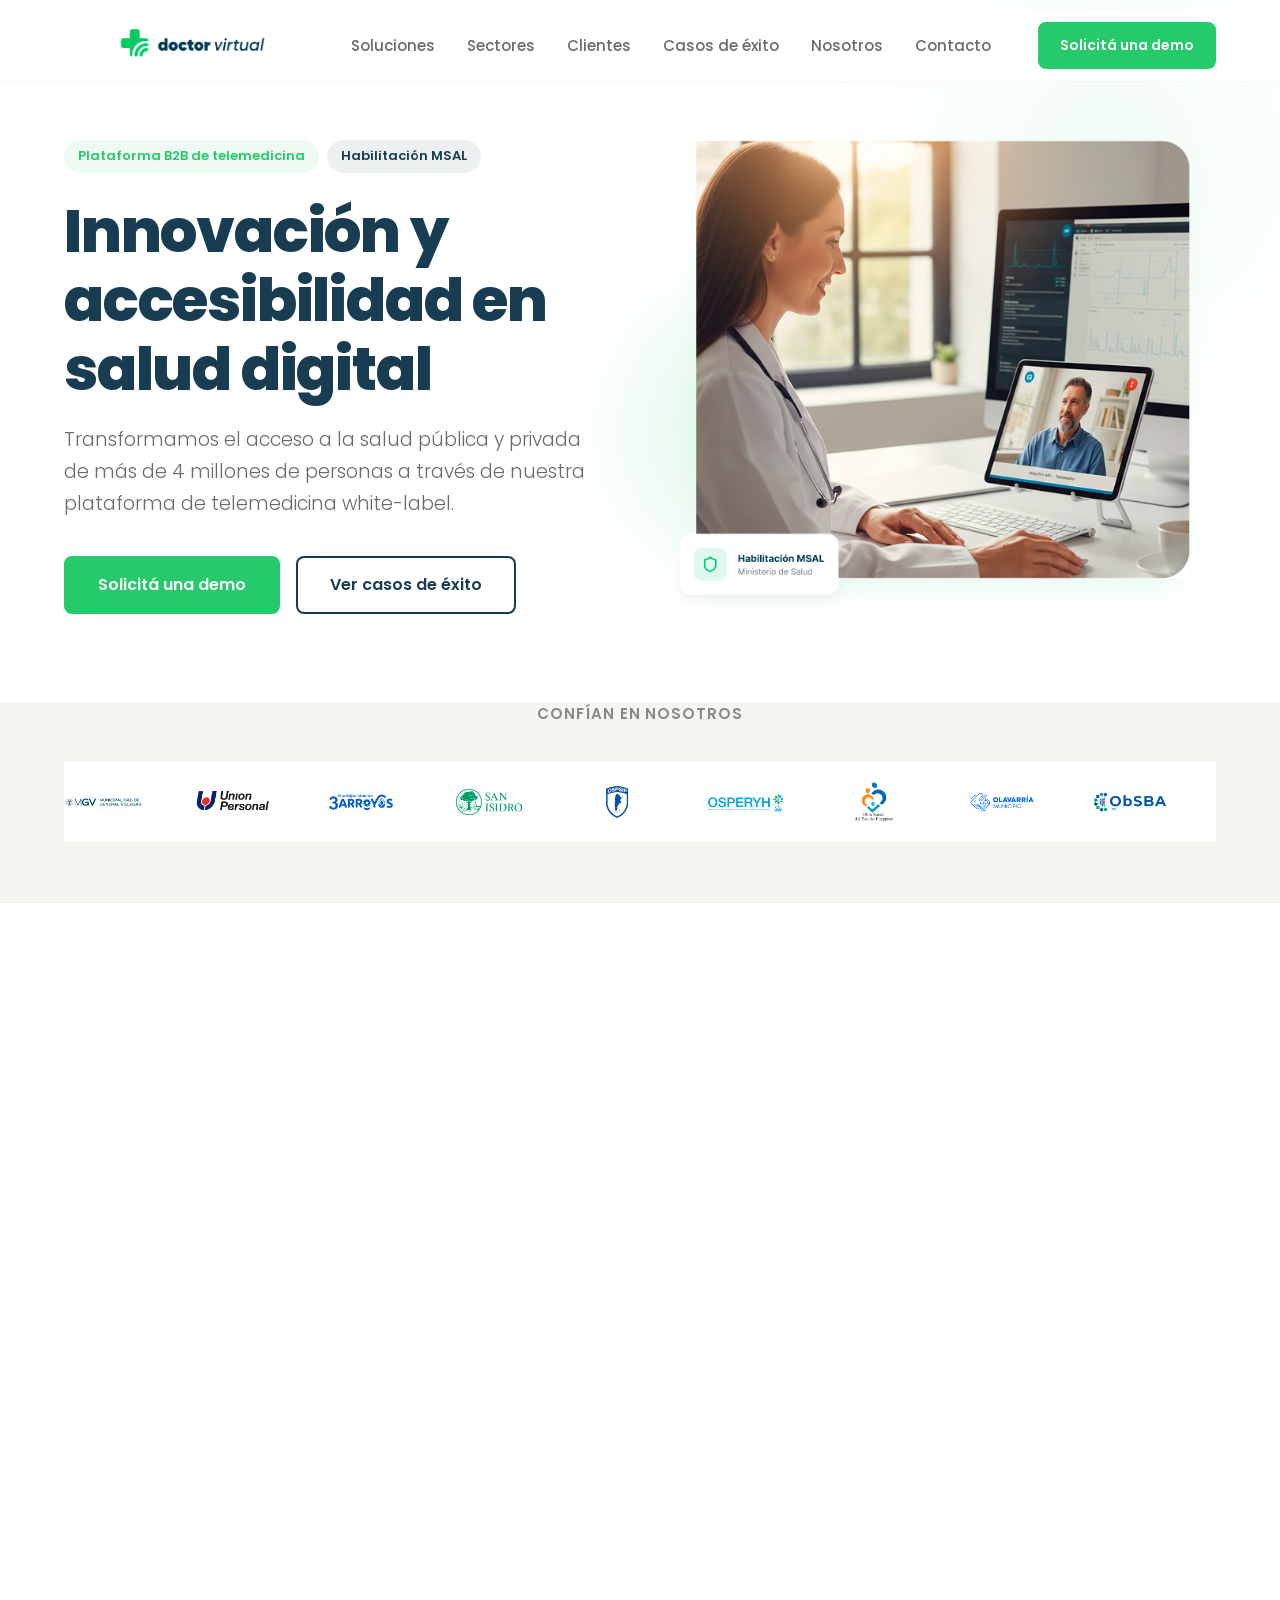
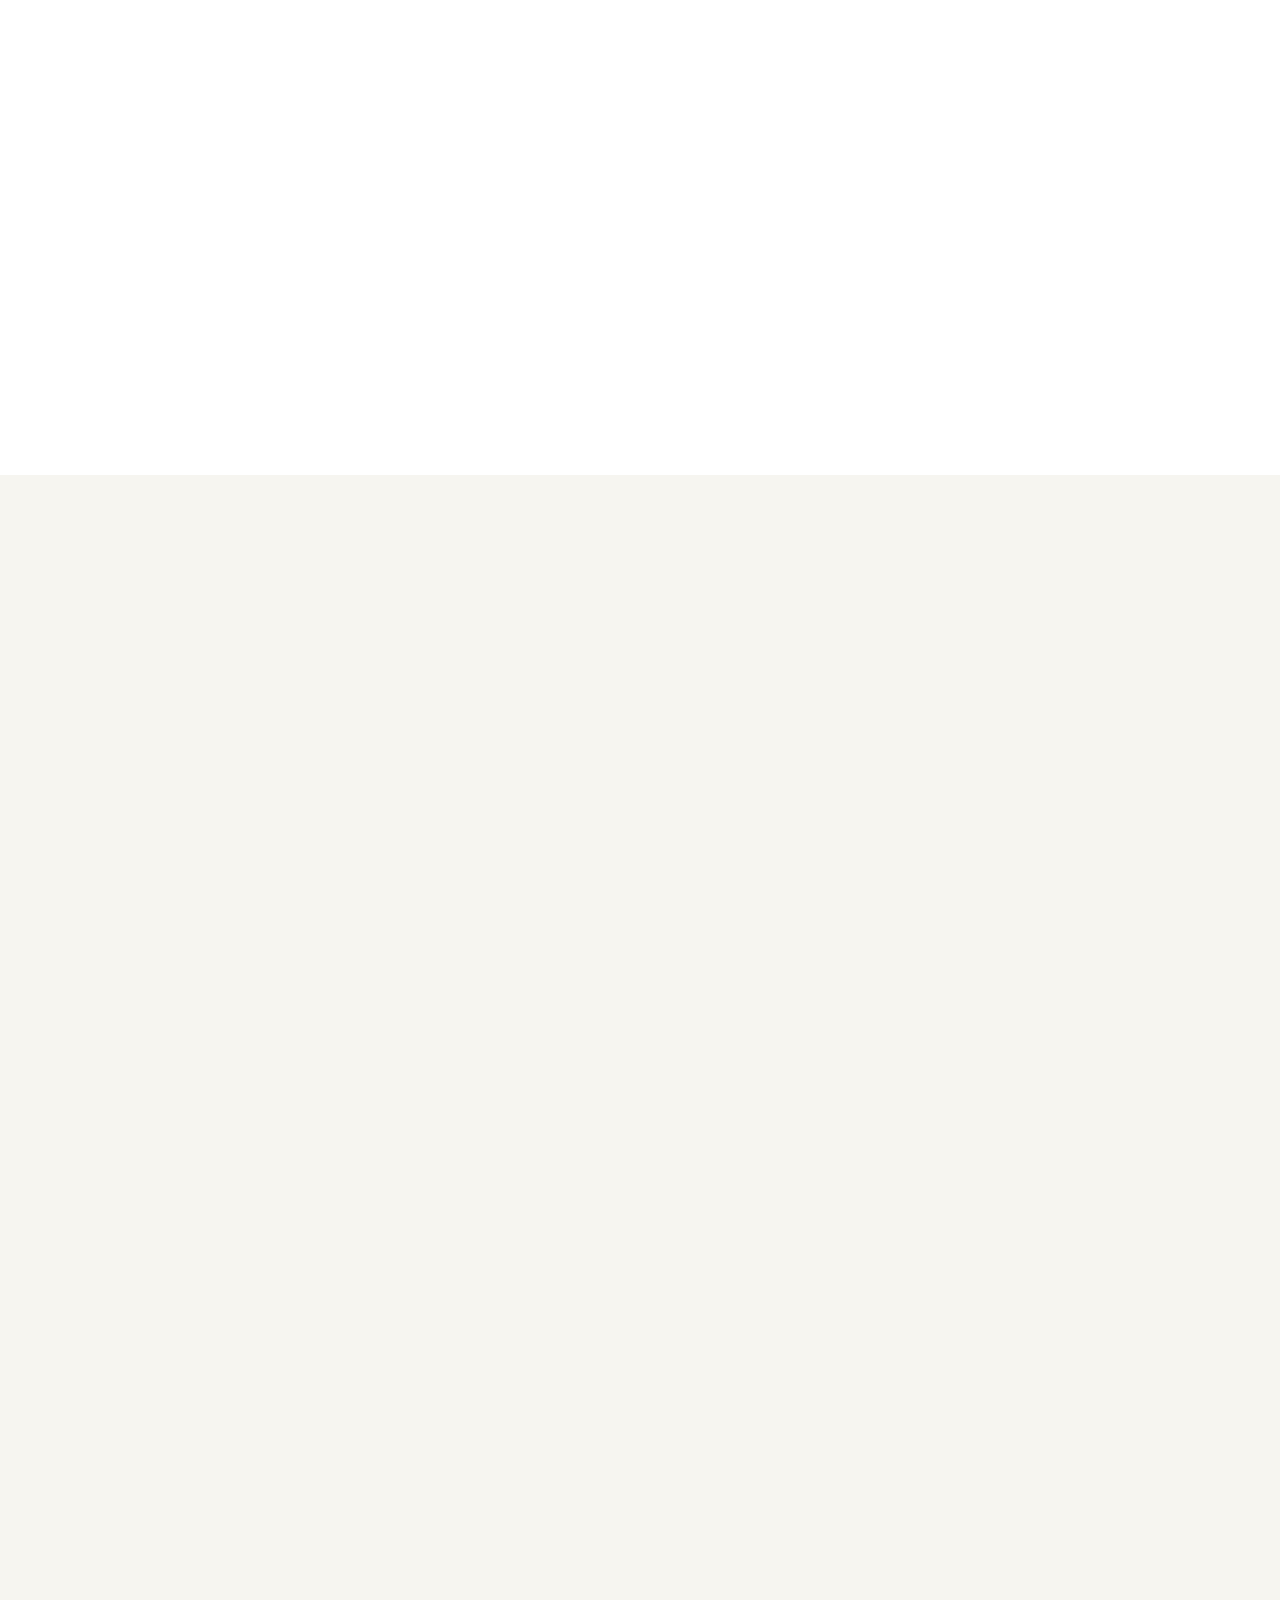
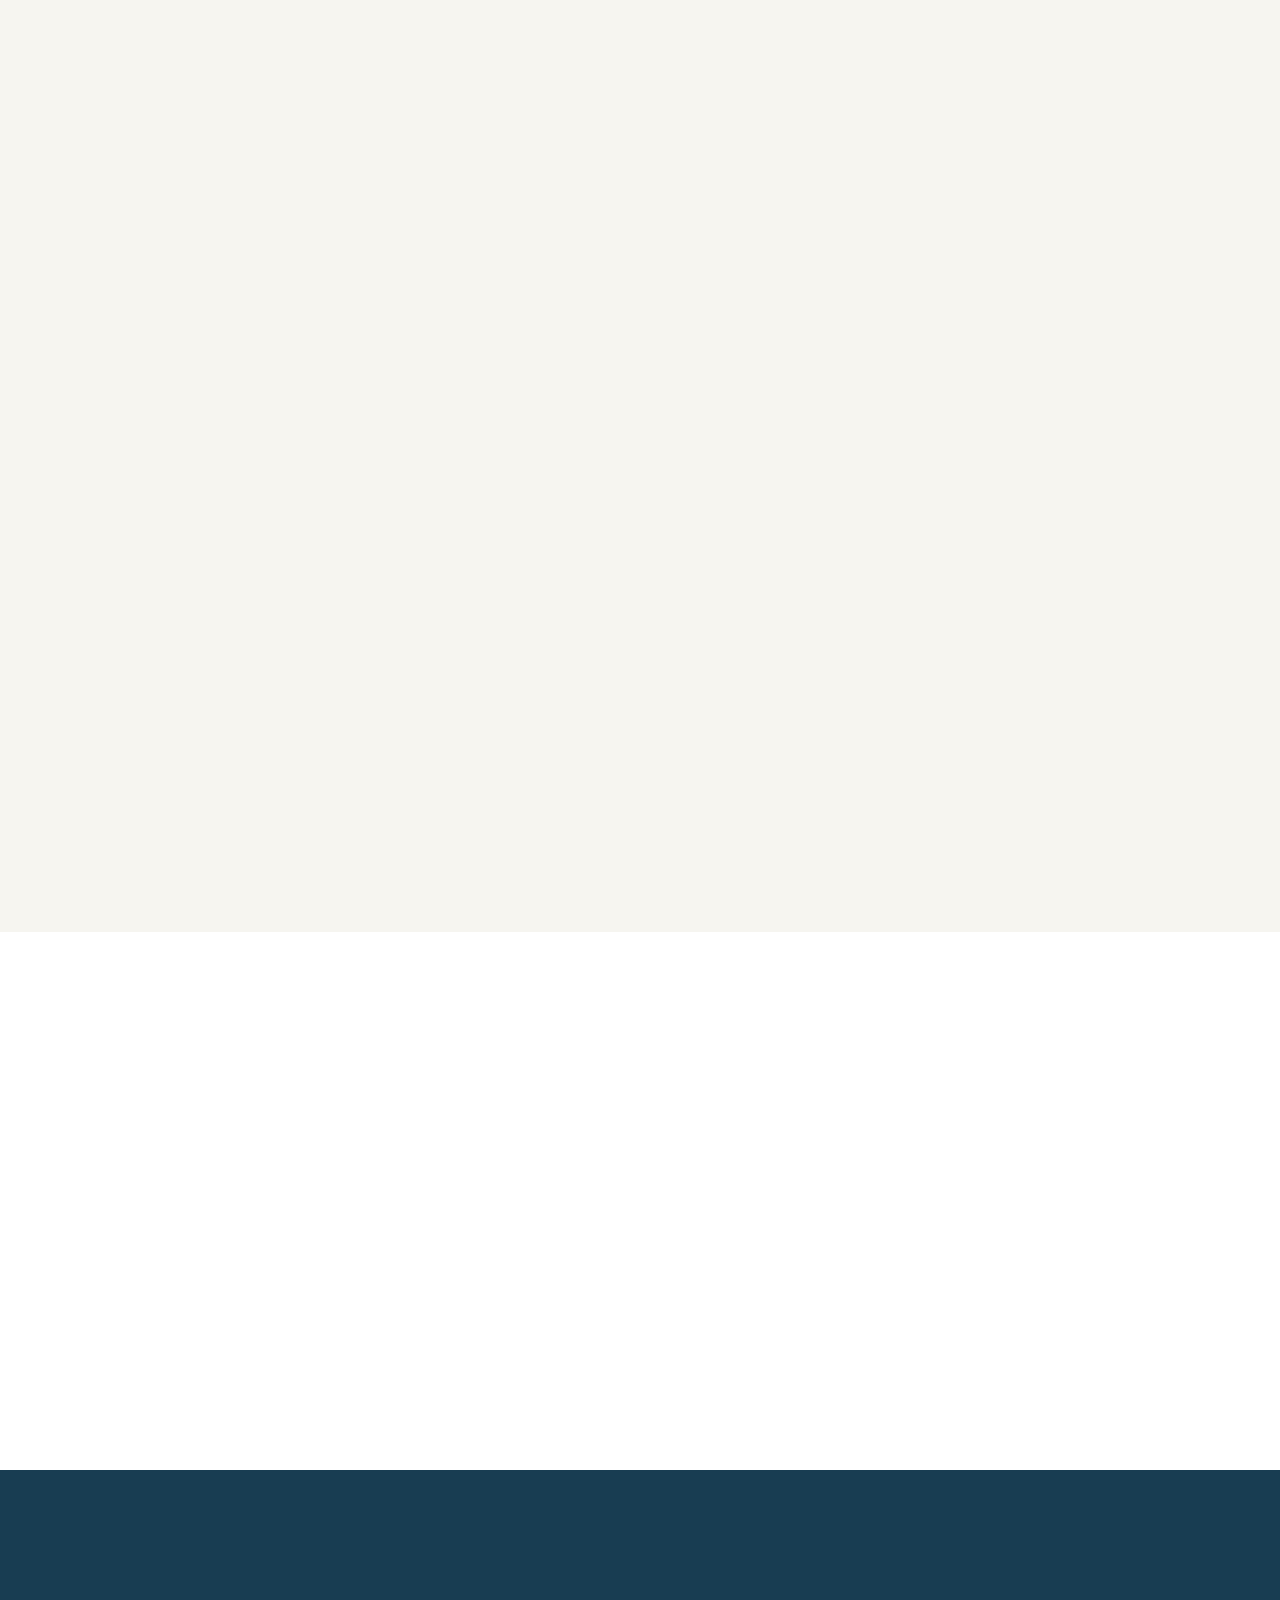
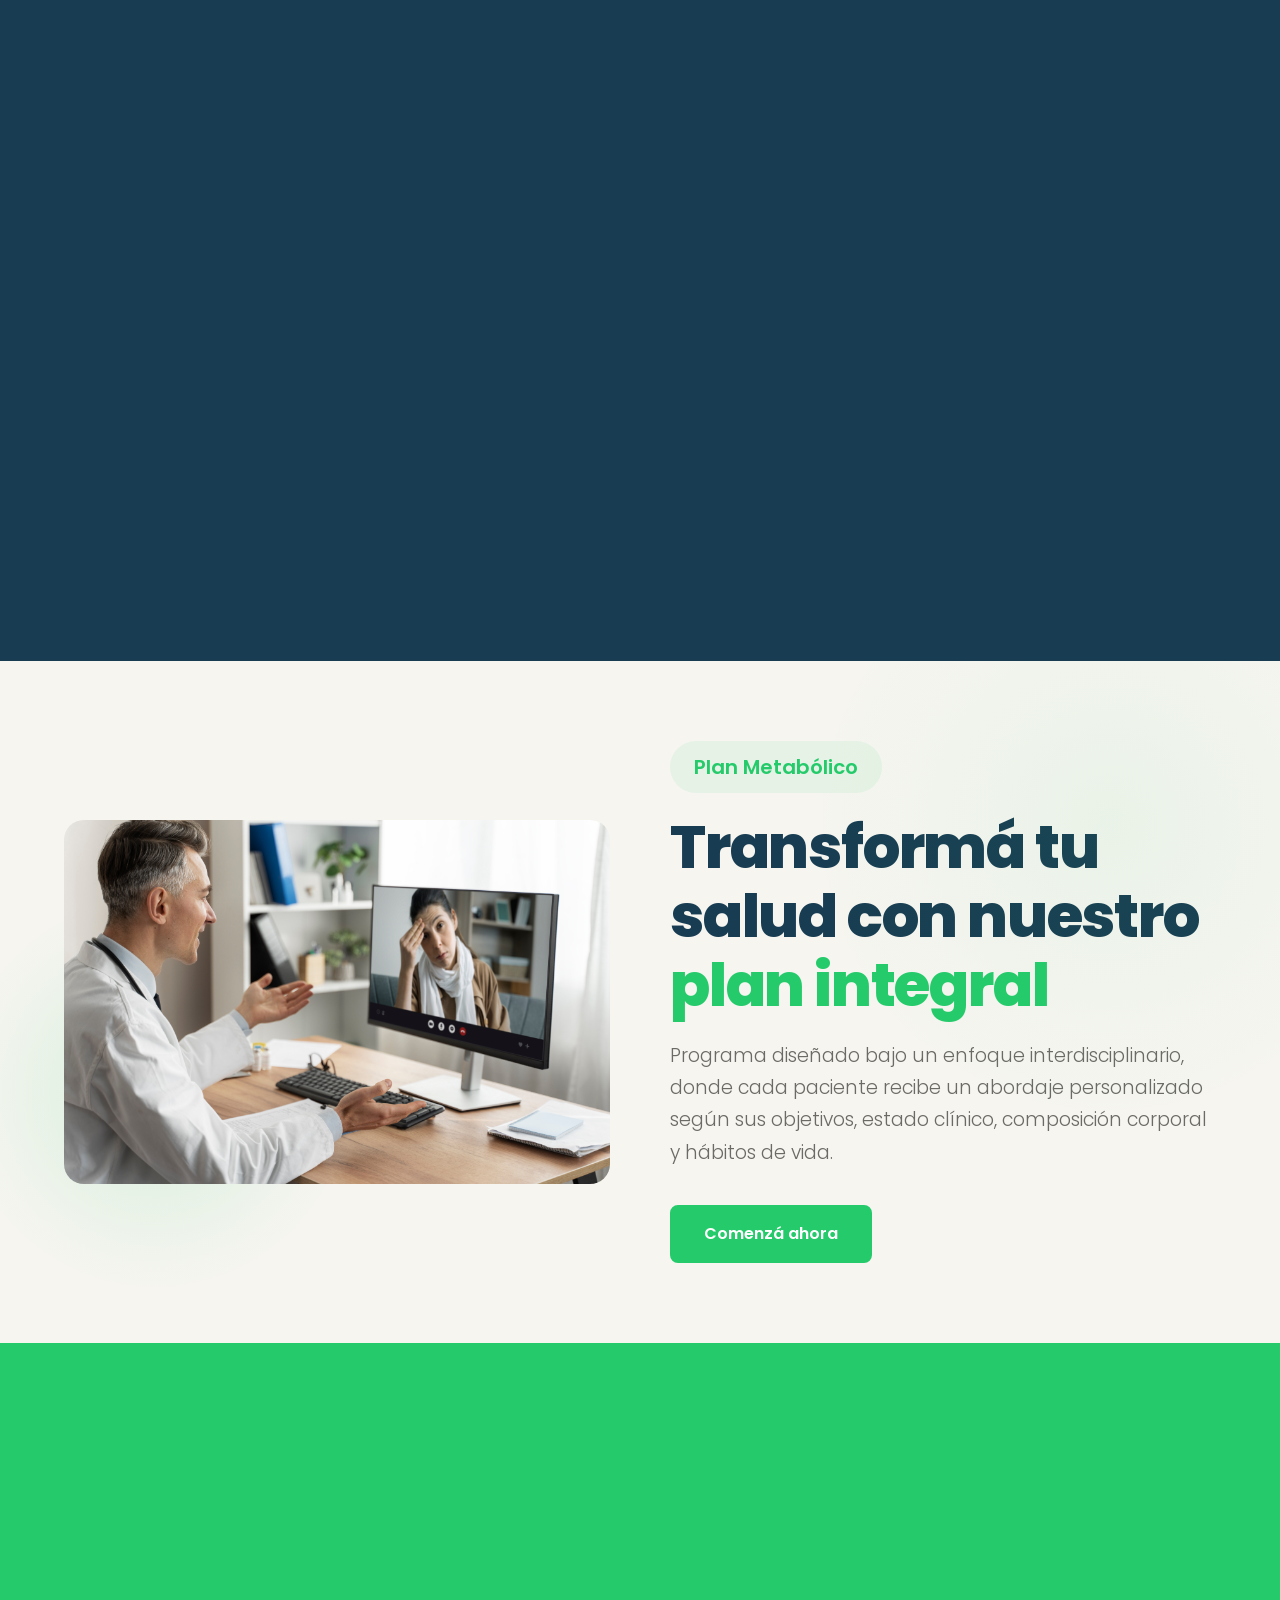
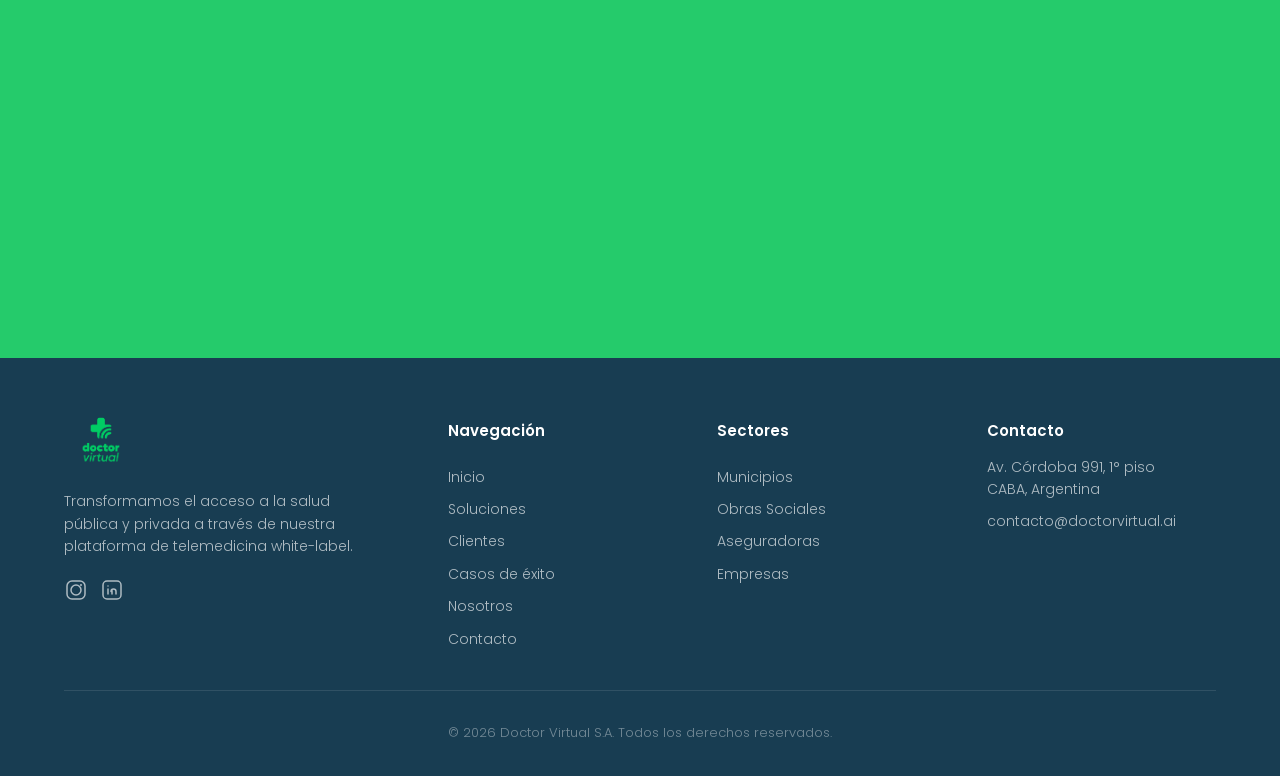
==== commit 634056d8: "feat: agregar sección casos de éxito con imágenes, editar nosotros y banner plan metabólico" ====
--- a/index.html
+++ b/index.html
@@ -59,6 +59,18 @@
   overflow-x: hidden;
 }
 
+.bg-container {
+  position: fixed;
+  inset: 0;
+  z-index: -1;
+  background: url('Fotos/doctor-offering-medical-teleconsultation.jpg');
+  background-size: cover;
+  background-position: center;
+  background-repeat: no-repeat;
+  background-attachment: fixed;
+  transform: scale(10);
+}
+
 img { max-width: 100%; display: block; }
 a { text-decoration: none; color: inherit; }
 ul { list-style: none; }
@@ -451,10 +463,6 @@
   animation: marquee 50s linear infinite;
 }
 
-.clients-track:hover {
-  animation-play-state: paused;
-}
-
 @keyframes marquee {
   0% { transform: translateX(0); }
   100% { transform: translateX(-50%); }
@@ -466,10 +474,8 @@
   color: var(--white);
   letter-spacing: 0.02em;
   white-space: nowrap;
-  transition: opacity 0.3s;
   flex-shrink: 0;
 }
-.client-logo:hover { opacity: 0.6; }
 
 .metrics {
   padding: 80px 0;
@@ -1383,6 +1389,11 @@
   opacity: 1;
   transform: translateY(0);
 }
+
+.sectors-grid .sector-card:nth-child(1) { transition-delay: 0s; }
+.sectors-grid .sector-card:nth-child(2) { transition-delay: 0.15s; }
+.sectors-grid .sector-card:nth-child(3) { transition-delay: 0.3s; }
+.sectors-grid .sector-card:nth-child(4) { transition-delay: 0.45s; }
 
 @media (max-width: 1024px) {
   .hero-grid { grid-template-columns: 1fr; text-align: center; }
@@ -1478,6 +1489,8 @@
 </style>
 </head>
 <body>
+
+  <div class="bg-container"></div>
 
   <!-- ========== NAVBAR ========== -->
   <nav class="navbar" id="navbar">
@@ -1904,48 +1917,24 @@
     </div>
   </section>
 
-  <!-- ========== CASE STUDIES ========== -->
-  <section class="cases" id="casos">
-    <div class="container">
-      <div class="section-label fade-in">Casos de éxito</div>
-      <h2 class="section-title fade-in">Resultados que hablan por sí solos</h2>
-      <div class="cases-grid">
-        <div class="case-card bento-card fade-in">
-          <div class="case-header">
-            <span class="case-logo">OBSBA</span>
-            <span class="case-tag">Municipio</span>
-          </div>
-          <blockquote>"La implementación de Doctor Virtual nos permitió multiplicar nuestra capacidad de atención y mejorar significativamente la experiencia de nuestros afiliados."</blockquote>
-          <div class="case-result">
-            <span class="case-stat">+120K</span>
-            <span class="case-stat-label">consultas virtuales al año</span>
-          </div>
-        </div>
-        <div class="case-card bento-card fade-in">
-          <div class="case-header">
-            <span class="case-logo">Unión Personal</span>
-            <span class="case-tag">Obra Social</span>
-          </div>
-          <blockquote>"Logramos que el 92% de los afiliados valore el servicio como excelente. El tiempo de espera pasó de 3 horas a 3 minutos."</blockquote>
-          <div class="case-result">
-            <span class="case-stat">98%</span>
-            <span class="case-stat-label">de adherencia al programa</span>
-          </div>
-        </div>
-        <div class="case-card bento-card fade-in">
-          <div class="case-header">
-            <span class="case-logo">OSEP</span>
-            <span class="case-tag">Provincia</span>
-          </div>
-          <blockquote>"Implementamos telemedicina en 40 centros de atención primaria en 3 meses. Hoy es el canal de consulta más usado."</blockquote>
-          <div class="case-result">
-            <span class="case-stat">40</span>
-            <span class="case-stat-label">centros conectados</span>
-          </div>
+
+
+  <!-- ========== BANNER PLAN METABÓLICO ========== -->
+  <section class="hero" id="plan-metabolico" style="padding:80px 0;background:var(--cream);">
+    <div class="container hero-grid">
+      <div class="hero-visual">
+        <div class="hero-mockup-wrapper">
+          <img src="Fotos/doctor-offering-medical-teleconsultation.jpg" alt="Plan Metabólico" class="hero-image" style="border-radius:var(--radius-lg);max-height:400px;width:auto;" />
+          <div class="hero-shape"></div>
         </div>
       </div>
-      <div class="section-footer-link fade-in">
-        <a href="casos-de-exito.html" class="btn btn-outline">Ver todos los casos</a>
+      <div class="hero-content">
+        <span class="badge" style="font-size:1.25rem;padding:10px 24px;">Plan Metabólico</span>
+        <h1>Transformá tu salud con nuestro <span style="color:var(--green)">plan integral</span></h1>
+        <p class="hero-sub">Programa diseñado bajo un enfoque interdisciplinario, donde cada paciente recibe un abordaje personalizado según sus objetivos, estado clínico, composición corporal y hábitos de vida.</p>
+        <div class="hero-ctas">
+          <a href="https://planmetabolico.drvirtual.ai/login" class="btn btn-primary btn-lg" target="_blank" rel="noopener noreferrer">Comenzá ahora</a>
+        </div>
       </div>
     </div>
   </section>
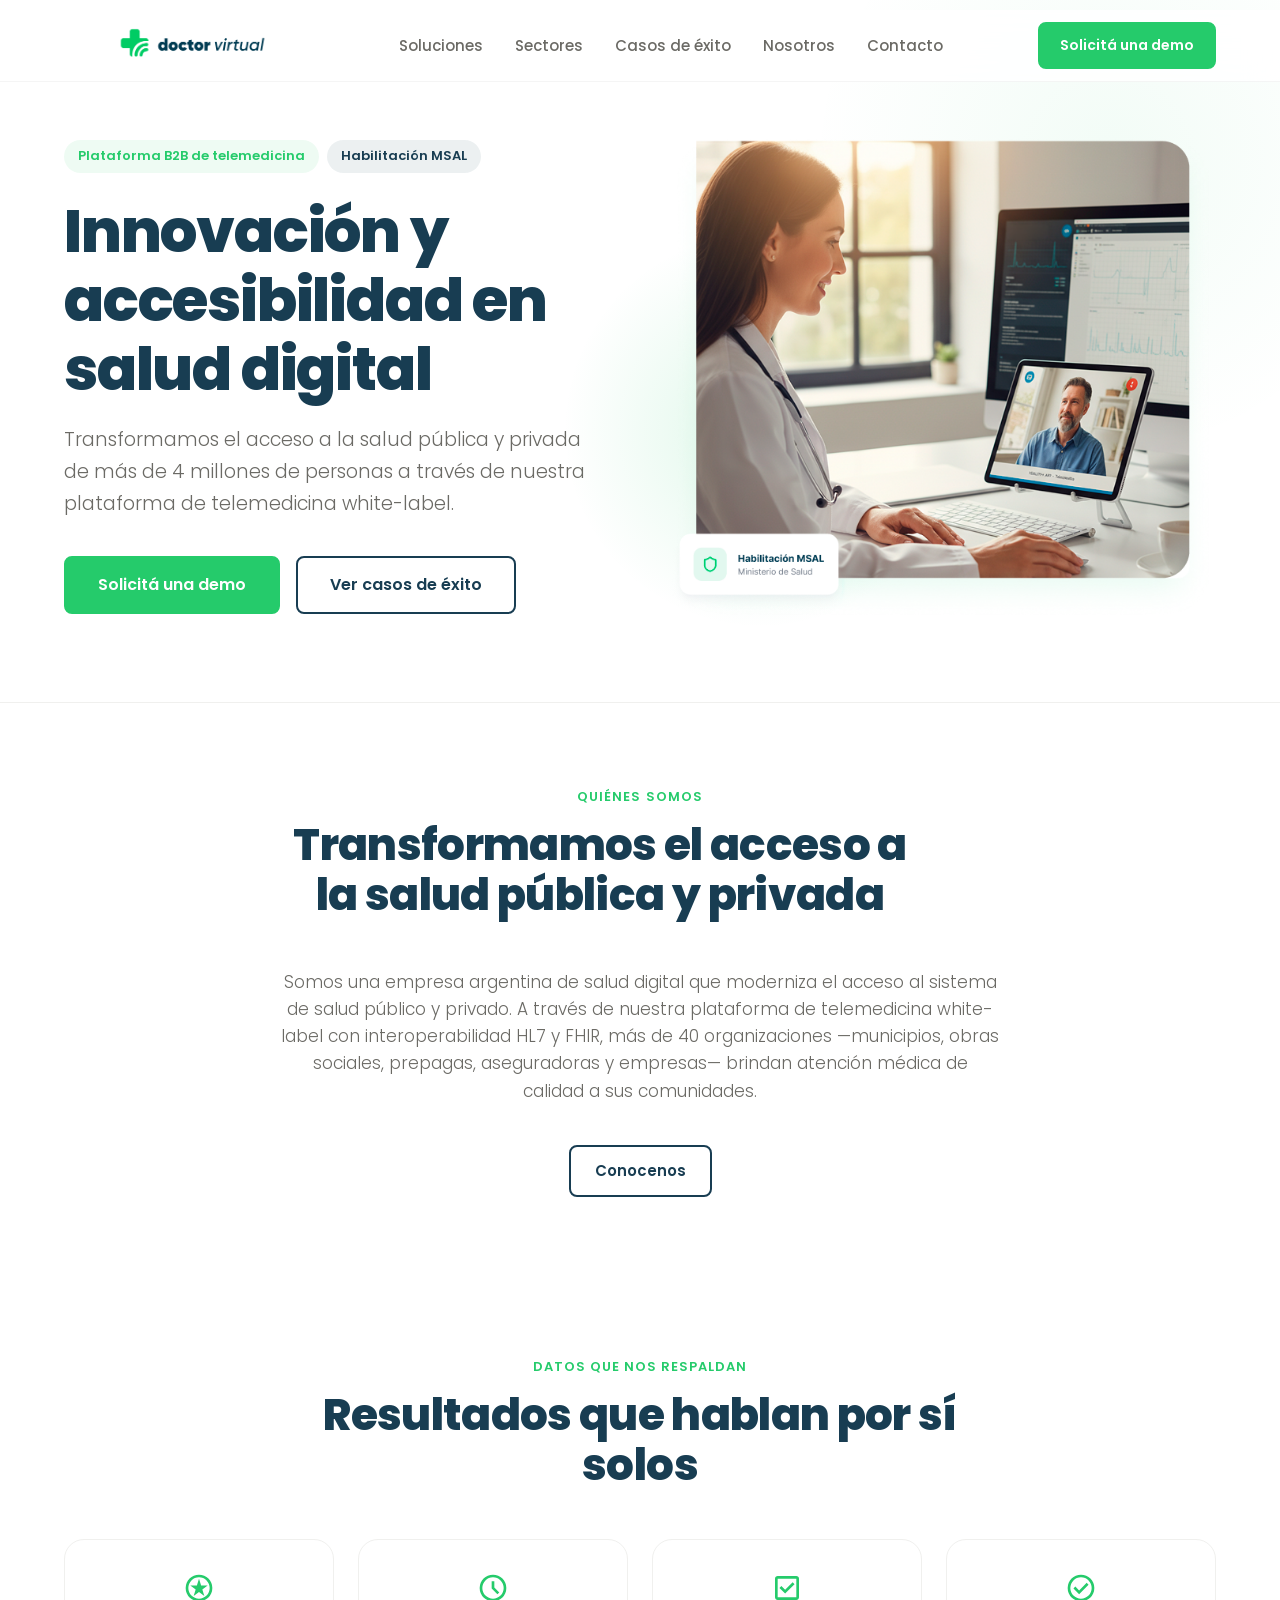
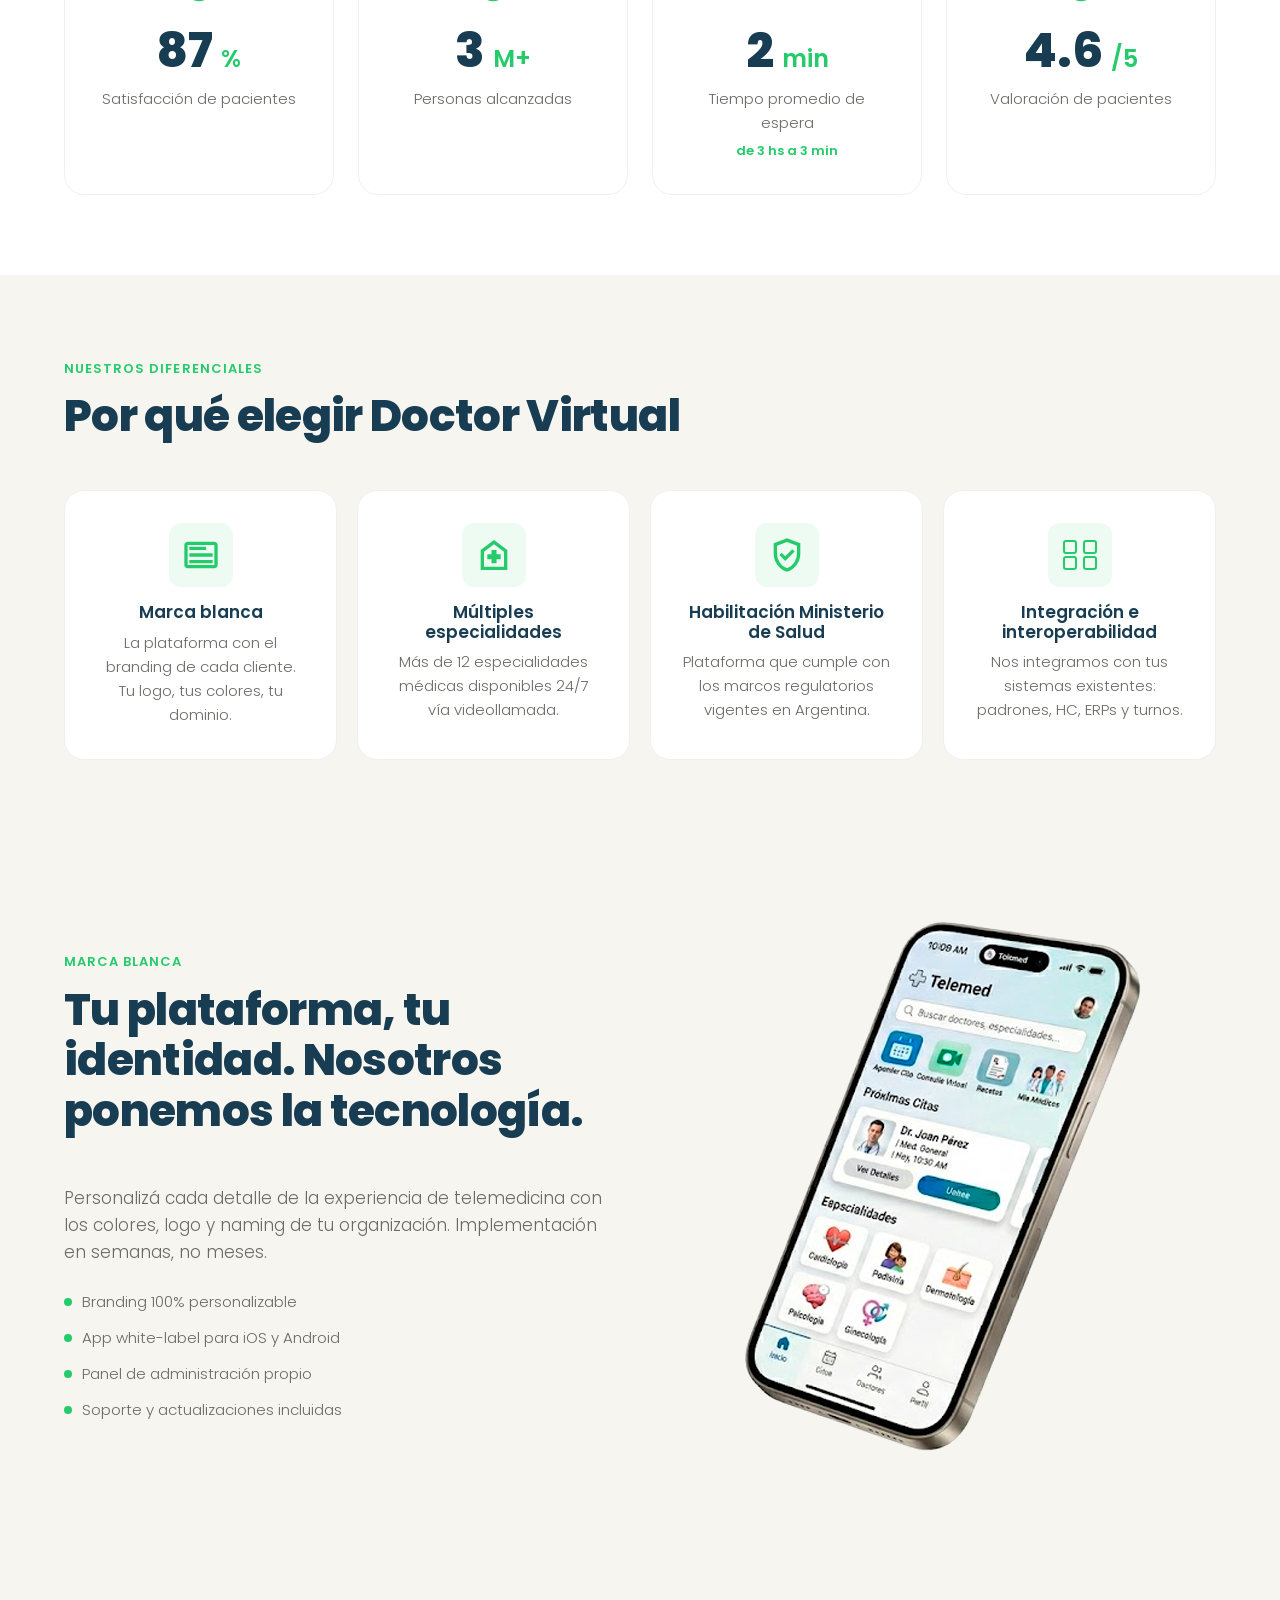
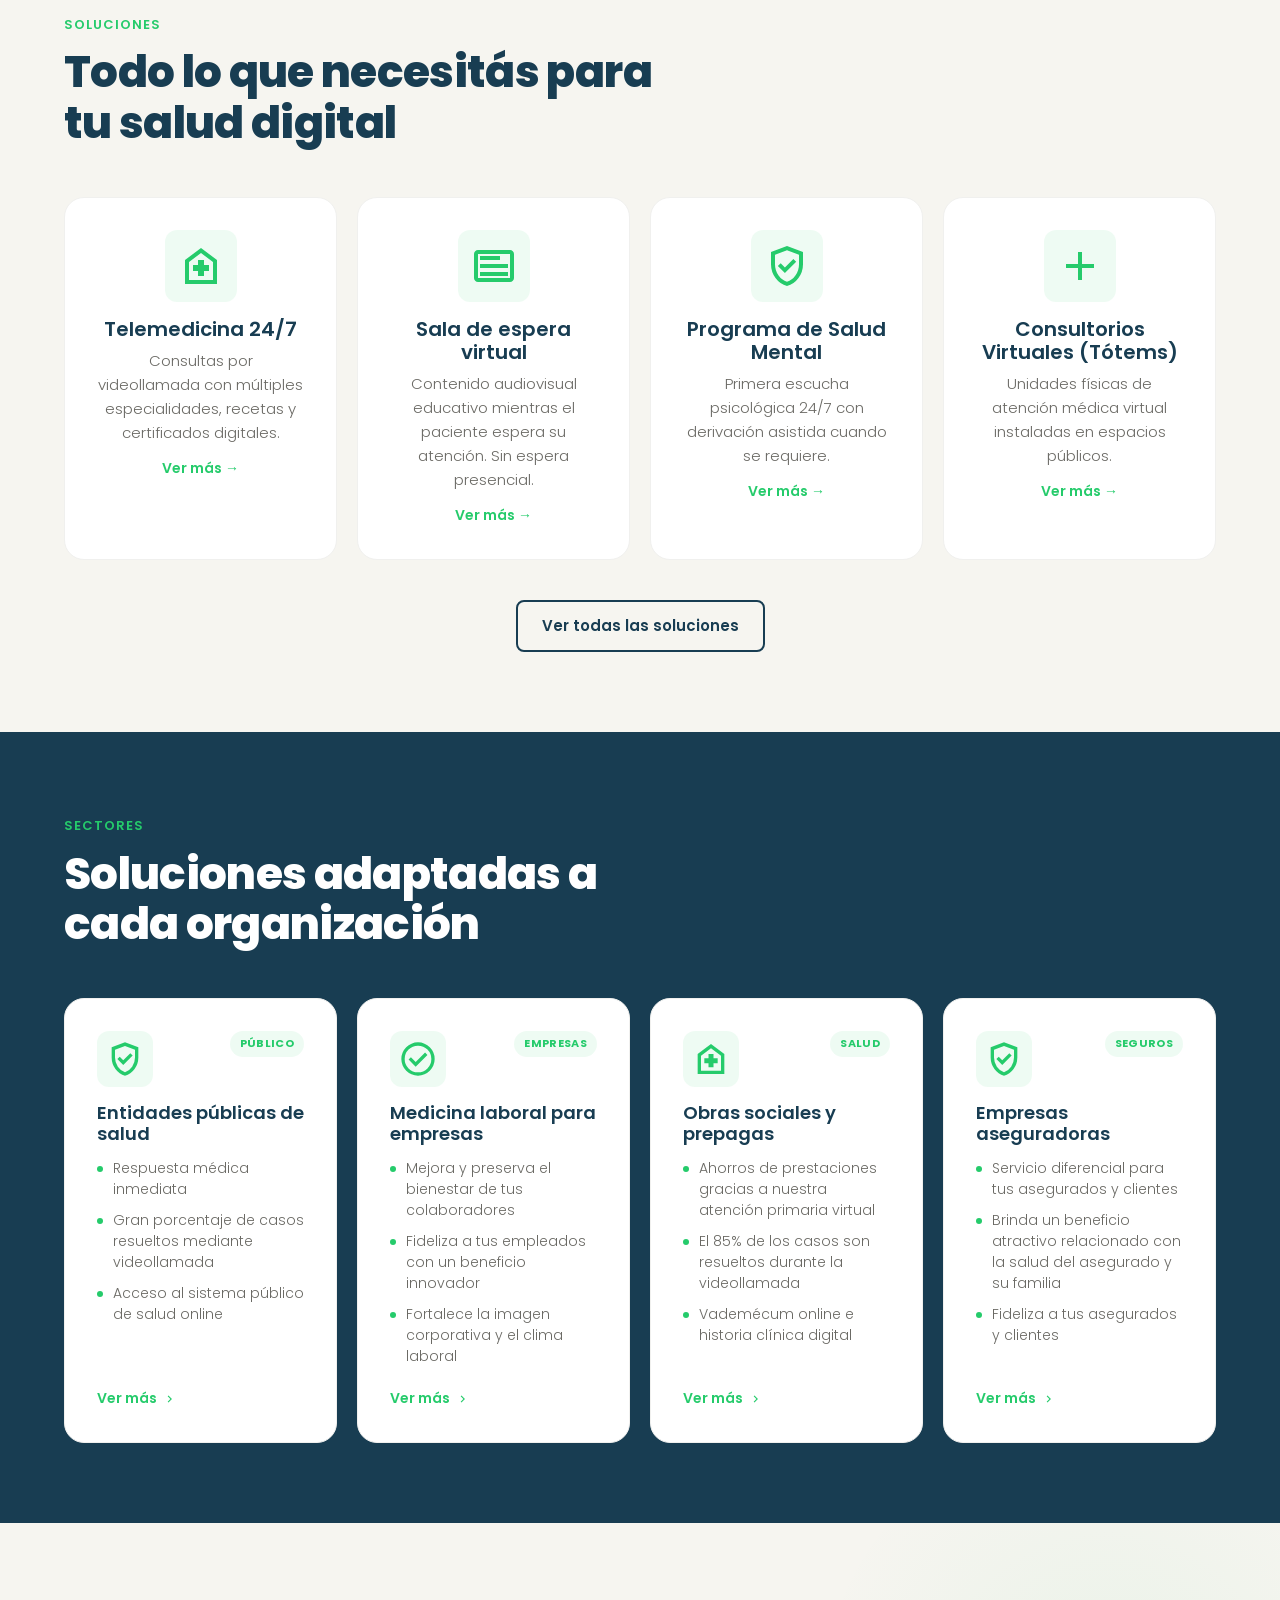
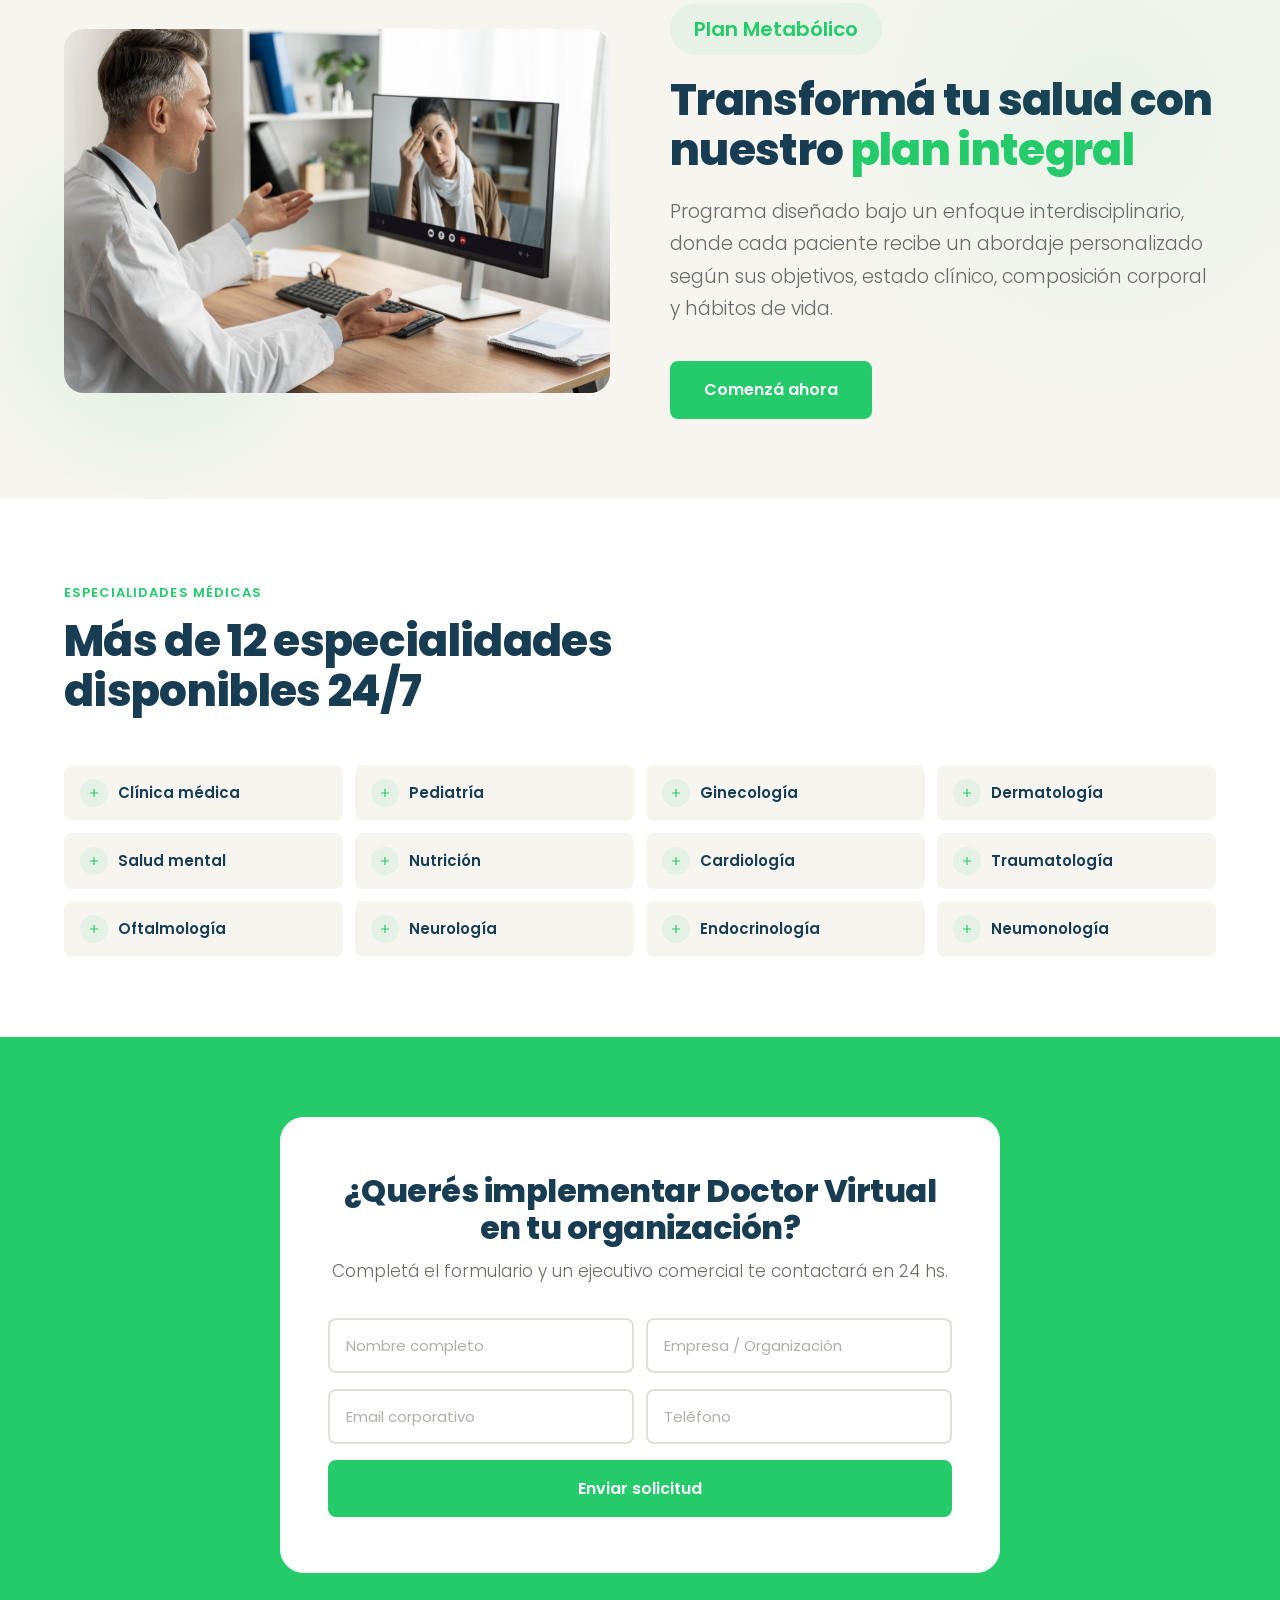
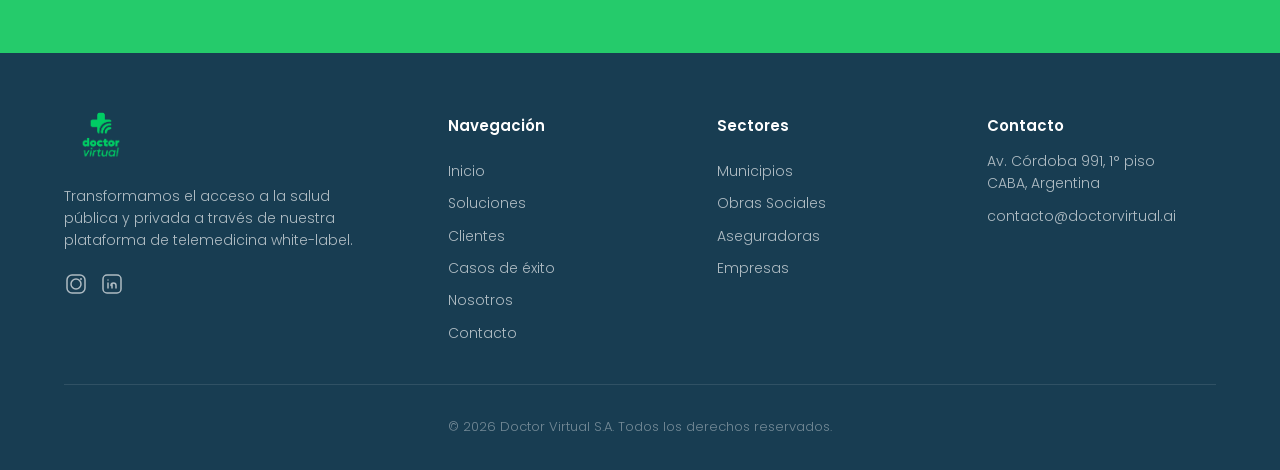
==== commit fca7136b: "CASOS DE EXITO" ====
--- a/index.html
+++ b/index.html
@@ -5,6 +5,35 @@
   <meta name="viewport" content="width=device-width, initial-scale=1.0" />
   <title>Doctor Virtual — Salud digital para organizaciones</title>
   <meta name="description" content="Plataforma de telemedicina B2B para municipios, obras sociales, prepagas y aseguradoras. Marca blanca, múltiples especialidades, interoperabilidad HL7/FHIR." />
+  <meta property="og:locale" content="es_AR" />
+  <meta property="og:site_name" content="Doctor Virtual" />
+  <meta property="og:title" content="Doctor Virtual — Salud digital para organizaciones" />
+  <meta property="og:description" content="Plataforma de telemedicina B2B para municipios, obras sociales, prepagas y aseguradoras. Marca blanca, múltiples especialidades, interoperabilidad HL7/FHIR." />
+  <meta property="og:image" content="https://doctorvirtual.ai/Fotos/doctor-offering-medical-teleconsultation.jpg" />
+  <meta property="og:url" content="https://doctorvirtual.ai/" />
+  <meta property="og:type" content="website" />
+  <meta name="twitter:card" content="summary_large_image" />
+  <meta name="twitter:title" content="Doctor Virtual — Salud digital para organizaciones" />
+  <meta name="twitter:description" content="Plataforma de telemedicina B2B para municipios, obras sociales, prepagas y aseguradoras. Marca blanca, múltiples especialidades." />
+  <meta name="twitter:image" content="https://doctorvirtual.ai/Fotos/doctor-offering-medical-teleconsultation.jpg" />
+  <link rel="canonical" href="https://doctorvirtual.ai/" />
+  <meta name="robots" content="index, follow" />
+  <link rel="icon" type="image/svg+xml" href="icons/logo.svg" />
+  <link rel="apple-touch-icon" href="icons/logo.png" />
+  <script type="application/ld+json">
+  {
+    "@context": "https://schema.org",
+    "@type": "Organization",
+    "name": "Doctor Virtual",
+    "url": "https://doctorvirtual.ai/",
+    "logo": "https://doctorvirtual.ai/icons/logo.png",
+    "description": "Plataforma de telemedicina B2B para municipios, obras sociales, prepagas y aseguradoras.",
+    "email": "contacto@doctorvirtual.ai",
+    "sameAs": [
+      "https://www.linkedin.com/company/doctorvirtual-ia"
+    ]
+  }
+  </script>
   <link rel="preconnect" href="https://fonts.googleapis.com" />
   <link rel="preconnect" href="https://fonts.gstatic.com" crossorigin />
   <link href="https://fonts.googleapis.com/css2?family=Poppins:wght@300;600;800&display=swap" rel="stylesheet" />
@@ -1502,7 +1531,7 @@
       <ul class="nav-links" id="navLinks">
         <li><a href="soluciones.html" class="nav-link">Soluciones</a></li>
         <li><a href="sectores.html" class="nav-link">Sectores</a></li>
-        <li><a href="nuestros-clientes.html" class="nav-link">Clientes</a></li>
+        <li style="display:none"><a href="nuestros-clientes.html" class="nav-link">Clientes</a></li>
         <li><a href="casos-de-exito.html" class="nav-link">Casos de éxito</a></li>
         <li><a href="nosotros.html" class="nav-link">Nosotros</a></li>
         <li><a href="contacto.html" class="nav-link">Contacto</a></li>
@@ -1539,79 +1568,79 @@
   </section>
 
   <!-- ========== CLIENT LOGOS ========== -->
-  <section class="clients" style="padding-top:0">
+  <section class="clients" style="padding-top:0;display:none">
     <div class="container">
       <p class="clients-heading fade-in">Confían en nosotros</p>
       <div class="clients-marquee fade-in" style="background:var(--white);mask-image:none;-webkit-mask-image:none">
         <div class="clients-track">
-          <img class="client-logo" src="logos barra/1.png" alt="" style="height:40px;width:auto">
-          <img class="client-logo" src="logos barra/2.png" alt="" style="height:40px;width:auto">
-          <img class="client-logo" src="logos barra/3.png" alt="" style="height:40px;width:auto">
-          <img class="client-logo" src="logos barra/4.png" alt="" style="height:40px;width:auto">
-          <img class="client-logo" src="logos barra/5.png" alt="" style="height:40px;width:auto">
-          <img class="client-logo" src="logos barra/6.png" alt="" style="height:40px;width:auto">
-          <img class="client-logo" src="logos barra/7.png" alt="" style="height:40px;width:auto">
-          <img class="client-logo" src="logos barra/8.png" alt="" style="height:40px;width:auto">
-          <img class="client-logo" src="logos barra/9.png" alt="" style="height:40px;width:auto">
-          <img class="client-logo" src="logos barra/10.png" alt="" style="height:40px;width:auto">
-          <img class="client-logo" src="logos barra/11.png" alt="" style="height:40px;width:auto">
-          <img class="client-logo" src="logos barra/12.png" alt="" style="height:40px;width:auto">
-          <img class="client-logo" src="logos barra/13.png" alt="" style="height:40px;width:auto">
-          <img class="client-logo" src="logos barra/14.png" alt="" style="height:40px;width:auto">
-          <img class="client-logo" src="logos barra/15.png" alt="" style="height:40px;width:auto">
-          <img class="client-logo" src="logos barra/16.png" alt="" style="height:40px;width:auto">
-          <img class="client-logo" src="logos barra/17.png" alt="" style="height:40px;width:auto">
-          <img class="client-logo" src="logos barra/18.png" alt="" style="height:40px;width:auto">
-          <img class="client-logo" src="logos barra/19.png" alt="" style="height:40px;width:auto">
-          <img class="client-logo" src="logos barra/20.png" alt="" style="height:40px;width:auto">
-          <img class="client-logo" src="logos barra/21.png" alt="" style="height:40px;width:auto">
-          <img class="client-logo" src="logos barra/22.png" alt="" style="height:40px;width:auto">
-          <img class="client-logo" src="logos barra/23.png" alt="" style="height:40px;width:auto">
-          <img class="client-logo" src="logos barra/24.png" alt="" style="height:40px;width:auto">
-          <img class="client-logo" src="logos barra/25.png" alt="" style="height:40px;width:auto">
-          <img class="client-logo" src="logos barra/26.png" alt="" style="height:40px;width:auto">
-          <img class="client-logo" src="logos barra/27.png" alt="" style="height:40px;width:auto">
-          <img class="client-logo" src="logos barra/28.png" alt="" style="height:40px;width:auto">
-          <img class="client-logo" src="logos barra/29.png" alt="" style="height:40px;width:auto">
-          <img class="client-logo" src="logos barra/30.png" alt="" style="height:40px;width:auto">
-          <img class="client-logo" src="logos barra/31.png" alt="" style="height:40px;width:auto">
-          <img class="client-logo" src="logos barra/32.png" alt="" style="height:40px;width:auto">
-          <img class="client-logo" src="logos barra/33.png" alt="" style="height:40px;width:auto">
-          <img class="client-logo" src="logos barra/34.png" alt="" style="height:40px;width:auto">
-          <img class="client-logo" src="logos barra/1.png" alt="" style="height:40px;width:auto">
-          <img class="client-logo" src="logos barra/2.png" alt="" style="height:40px;width:auto">
-          <img class="client-logo" src="logos barra/3.png" alt="" style="height:40px;width:auto">
-          <img class="client-logo" src="logos barra/4.png" alt="" style="height:40px;width:auto">
-          <img class="client-logo" src="logos barra/5.png" alt="" style="height:40px;width:auto">
-          <img class="client-logo" src="logos barra/6.png" alt="" style="height:40px;width:auto">
-          <img class="client-logo" src="logos barra/7.png" alt="" style="height:40px;width:auto">
-          <img class="client-logo" src="logos barra/8.png" alt="" style="height:40px;width:auto">
-          <img class="client-logo" src="logos barra/9.png" alt="" style="height:40px;width:auto">
-          <img class="client-logo" src="logos barra/10.png" alt="" style="height:40px;width:auto">
-          <img class="client-logo" src="logos barra/11.png" alt="" style="height:40px;width:auto">
-          <img class="client-logo" src="logos barra/12.png" alt="" style="height:40px;width:auto">
-          <img class="client-logo" src="logos barra/13.png" alt="" style="height:40px;width:auto">
-          <img class="client-logo" src="logos barra/14.png" alt="" style="height:40px;width:auto">
-          <img class="client-logo" src="logos barra/15.png" alt="" style="height:40px;width:auto">
-          <img class="client-logo" src="logos barra/16.png" alt="" style="height:40px;width:auto">
-          <img class="client-logo" src="logos barra/17.png" alt="" style="height:40px;width:auto">
-          <img class="client-logo" src="logos barra/18.png" alt="" style="height:40px;width:auto">
-          <img class="client-logo" src="logos barra/19.png" alt="" style="height:40px;width:auto">
-          <img class="client-logo" src="logos barra/20.png" alt="" style="height:40px;width:auto">
-          <img class="client-logo" src="logos barra/21.png" alt="" style="height:40px;width:auto">
-          <img class="client-logo" src="logos barra/22.png" alt="" style="height:40px;width:auto">
-          <img class="client-logo" src="logos barra/23.png" alt="" style="height:40px;width:auto">
-          <img class="client-logo" src="logos barra/24.png" alt="" style="height:40px;width:auto">
-          <img class="client-logo" src="logos barra/25.png" alt="" style="height:40px;width:auto">
-          <img class="client-logo" src="logos barra/26.png" alt="" style="height:40px;width:auto">
-          <img class="client-logo" src="logos barra/27.png" alt="" style="height:40px;width:auto">
-          <img class="client-logo" src="logos barra/28.png" alt="" style="height:40px;width:auto">
-          <img class="client-logo" src="logos barra/29.png" alt="" style="height:40px;width:auto">
-          <img class="client-logo" src="logos barra/30.png" alt="" style="height:40px;width:auto">
-          <img class="client-logo" src="logos barra/31.png" alt="" style="height:40px;width:auto">
-          <img class="client-logo" src="logos barra/32.png" alt="" style="height:40px;width:auto">
-          <img class="client-logo" src="logos barra/33.png" alt="" style="height:40px;width:auto">
-          <img class="client-logo" src="logos barra/34.png" alt="" style="height:40px;width:auto">
+          <img class="client-logo" src="logos barra/1.png" alt="Logo cliente Doctor Virtual" style="height:40px;width:auto">
+          <img class="client-logo" src="logos barra/2.png" alt="Logo cliente Doctor Virtual" style="height:40px;width:auto">
+          <img class="client-logo" src="logos barra/3.png" alt="Logo cliente Doctor Virtual" style="height:40px;width:auto">
+          <img class="client-logo" src="logos barra/4.png" alt="Logo cliente Doctor Virtual" style="height:40px;width:auto">
+          <img class="client-logo" src="logos barra/5.png" alt="Logo cliente Doctor Virtual" style="height:40px;width:auto">
+          <img class="client-logo" src="logos barra/6.png" alt="Logo cliente Doctor Virtual" style="height:40px;width:auto">
+          <img class="client-logo" src="logos barra/7.png" alt="Logo cliente Doctor Virtual" style="height:40px;width:auto">
+          <img class="client-logo" src="logos barra/8.png" alt="Logo cliente Doctor Virtual" style="height:40px;width:auto">
+          <img class="client-logo" src="logos barra/9.png" alt="Logo cliente Doctor Virtual" style="height:40px;width:auto">
+          <img class="client-logo" src="logos barra/10.png" alt="Logo cliente Doctor Virtual" style="height:40px;width:auto">
+          <img class="client-logo" src="logos barra/11.png" alt="Logo cliente Doctor Virtual" style="height:40px;width:auto">
+          <img class="client-logo" src="logos barra/12.png" alt="Logo cliente Doctor Virtual" style="height:40px;width:auto">
+          <img class="client-logo" src="logos barra/13.png" alt="Logo cliente Doctor Virtual" style="height:40px;width:auto">
+          <img class="client-logo" src="logos barra/14.png" alt="Logo cliente Doctor Virtual" style="height:40px;width:auto">
+          <img class="client-logo" src="logos barra/15.png" alt="Logo cliente Doctor Virtual" style="height:40px;width:auto">
+          <img class="client-logo" src="logos barra/16.png" alt="Logo cliente Doctor Virtual" style="height:40px;width:auto">
+          <img class="client-logo" src="logos barra/17.png" alt="Logo cliente Doctor Virtual" style="height:40px;width:auto">
+          <img class="client-logo" src="logos barra/18.png" alt="Logo cliente Doctor Virtual" style="height:40px;width:auto">
+          <img class="client-logo" src="logos barra/19.png" alt="Logo cliente Doctor Virtual" style="height:40px;width:auto">
+          <img class="client-logo" src="logos barra/20.png" alt="Logo cliente Doctor Virtual" style="height:40px;width:auto">
+          <img class="client-logo" src="logos barra/21.png" alt="Logo cliente Doctor Virtual" style="height:40px;width:auto">
+          <img class="client-logo" src="logos barra/22.png" alt="Logo cliente Doctor Virtual" style="height:40px;width:auto">
+          <img class="client-logo" src="logos barra/23.png" alt="Logo cliente Doctor Virtual" style="height:40px;width:auto">
+          <img class="client-logo" src="logos barra/24.png" alt="Logo cliente Doctor Virtual" style="height:40px;width:auto">
+          <img class="client-logo" src="logos barra/25.png" alt="Logo cliente Doctor Virtual" style="height:40px;width:auto">
+          <img class="client-logo" src="logos barra/26.png" alt="Logo cliente Doctor Virtual" style="height:40px;width:auto">
+          <img class="client-logo" src="logos barra/27.png" alt="Logo cliente Doctor Virtual" style="height:40px;width:auto">
+          <img class="client-logo" src="logos barra/28.png" alt="Logo cliente Doctor Virtual" style="height:40px;width:auto">
+          <img class="client-logo" src="logos barra/29.png" alt="Logo cliente Doctor Virtual" style="height:40px;width:auto">
+          <img class="client-logo" src="logos barra/30.png" alt="Logo cliente Doctor Virtual" style="height:40px;width:auto">
+          <img class="client-logo" src="logos barra/31.png" alt="Logo cliente Doctor Virtual" style="height:40px;width:auto">
+          <img class="client-logo" src="logos barra/32.png" alt="Logo cliente Doctor Virtual" style="height:40px;width:auto">
+          <img class="client-logo" src="logos barra/33.png" alt="Logo cliente Doctor Virtual" style="height:40px;width:auto">
+          <img class="client-logo" src="logos barra/34.png" alt="Logo cliente Doctor Virtual" style="height:40px;width:auto">
+          <img class="client-logo" src="logos barra/1.png" alt="Logo cliente Doctor Virtual" style="height:40px;width:auto">
+          <img class="client-logo" src="logos barra/2.png" alt="Logo cliente Doctor Virtual" style="height:40px;width:auto">
+          <img class="client-logo" src="logos barra/3.png" alt="Logo cliente Doctor Virtual" style="height:40px;width:auto">
+          <img class="client-logo" src="logos barra/4.png" alt="Logo cliente Doctor Virtual" style="height:40px;width:auto">
+          <img class="client-logo" src="logos barra/5.png" alt="Logo cliente Doctor Virtual" style="height:40px;width:auto">
+          <img class="client-logo" src="logos barra/6.png" alt="Logo cliente Doctor Virtual" style="height:40px;width:auto">
+          <img class="client-logo" src="logos barra/7.png" alt="Logo cliente Doctor Virtual" style="height:40px;width:auto">
+          <img class="client-logo" src="logos barra/8.png" alt="Logo cliente Doctor Virtual" style="height:40px;width:auto">
+          <img class="client-logo" src="logos barra/9.png" alt="Logo cliente Doctor Virtual" style="height:40px;width:auto">
+          <img class="client-logo" src="logos barra/10.png" alt="Logo cliente Doctor Virtual" style="height:40px;width:auto">
+          <img class="client-logo" src="logos barra/11.png" alt="Logo cliente Doctor Virtual" style="height:40px;width:auto">
+          <img class="client-logo" src="logos barra/12.png" alt="Logo cliente Doctor Virtual" style="height:40px;width:auto">
+          <img class="client-logo" src="logos barra/13.png" alt="Logo cliente Doctor Virtual" style="height:40px;width:auto">
+          <img class="client-logo" src="logos barra/14.png" alt="Logo cliente Doctor Virtual" style="height:40px;width:auto">
+          <img class="client-logo" src="logos barra/15.png" alt="Logo cliente Doctor Virtual" style="height:40px;width:auto">
+          <img class="client-logo" src="logos barra/16.png" alt="Logo cliente Doctor Virtual" style="height:40px;width:auto">
+          <img class="client-logo" src="logos barra/17.png" alt="Logo cliente Doctor Virtual" style="height:40px;width:auto">
+          <img class="client-logo" src="logos barra/18.png" alt="Logo cliente Doctor Virtual" style="height:40px;width:auto">
+          <img class="client-logo" src="logos barra/19.png" alt="Logo cliente Doctor Virtual" style="height:40px;width:auto">
+          <img class="client-logo" src="logos barra/20.png" alt="Logo cliente Doctor Virtual" style="height:40px;width:auto">
+          <img class="client-logo" src="logos barra/21.png" alt="Logo cliente Doctor Virtual" style="height:40px;width:auto">
+          <img class="client-logo" src="logos barra/22.png" alt="Logo cliente Doctor Virtual" style="height:40px;width:auto">
+          <img class="client-logo" src="logos barra/23.png" alt="Logo cliente Doctor Virtual" style="height:40px;width:auto">
+          <img class="client-logo" src="logos barra/24.png" alt="Logo cliente Doctor Virtual" style="height:40px;width:auto">
+          <img class="client-logo" src="logos barra/25.png" alt="Logo cliente Doctor Virtual" style="height:40px;width:auto">
+          <img class="client-logo" src="logos barra/26.png" alt="Logo cliente Doctor Virtual" style="height:40px;width:auto">
+          <img class="client-logo" src="logos barra/27.png" alt="Logo cliente Doctor Virtual" style="height:40px;width:auto">
+          <img class="client-logo" src="logos barra/28.png" alt="Logo cliente Doctor Virtual" style="height:40px;width:auto">
+          <img class="client-logo" src="logos barra/29.png" alt="Logo cliente Doctor Virtual" style="height:40px;width:auto">
+          <img class="client-logo" src="logos barra/30.png" alt="Logo cliente Doctor Virtual" style="height:40px;width:auto">
+          <img class="client-logo" src="logos barra/31.png" alt="Logo cliente Doctor Virtual" style="height:40px;width:auto">
+          <img class="client-logo" src="logos barra/32.png" alt="Logo cliente Doctor Virtual" style="height:40px;width:auto">
+          <img class="client-logo" src="logos barra/33.png" alt="Logo cliente Doctor Virtual" style="height:40px;width:auto">
+          <img class="client-logo" src="logos barra/34.png" alt="Logo cliente Doctor Virtual" style="height:40px;width:auto">
         </div>
       </div>
     </div>
@@ -1624,7 +1653,7 @@
         <div class="about-content fade-in">
           <div class="section-label">Quiénes somos</div>
           <h2 class="section-title">Transformamos el acceso a la salud pública y privada</h2>
-          <p>Somos una empresa argentina de salud digital que moderniza el acceso al sistema de salud público y privado. A través de nuestra plataforma de telemedicina white-label, más de 40 organizaciones —municipios, obras sociales, prepagas, aseguradoras y empresas— brindan atención médica de calidad a sus comunidades.</p>
+          <p>Somos una empresa argentina de salud digital que moderniza el acceso al sistema de salud público y privado. A través de nuestra plataforma de telemedicina white-label con interoperabilidad HL7 y FHIR, más de 40 organizaciones —municipios, obras sociales, prepagas, aseguradoras y empresas— brindan atención médica de calidad a sus comunidades.</p>
           <a href="nosotros.html" class="btn btn-outline" style="margin-top:24px">Conocenos</a>
         </div>
       </div>
@@ -1783,66 +1812,6 @@
       </div>
       <div class="section-footer-link fade-in">
         <a href="soluciones.html" class="btn btn-outline">Ver todas las soluciones</a>
-      </div>
-    </div>
-  </section>
-
-  <!-- ========== ESPECIALIDADES ========== -->
-  <section class="specialties" id="especialidades">
-    <div class="container">
-      <div class="section-label fade-in">Especialidades médicas</div>
-      <h2 class="section-title fade-in">Más de 12 especialidades disponibles 24/7</h2>
-      <div class="specialties-grid fade-in">
-        <div class="specialty-item">
-          <span class="specialty-icon">
-            <svg width="24" height="24" viewBox="0 -960 960 960" fill="#25CB6B"><path d="M440-440H200v-80h240v-240h80v240h240v80H520v240h-80v-240Z"/></svg>
-          </span>
-          <span>Clínica médica</span>
-        </div>
-        <div class="specialty-item">
-          <span class="specialty-icon"><svg width="24" height="24" viewBox="0 -960 960 960" fill="#25CB6B"><path d="M440-440H200v-80h240v-240h80v240h240v80H520v240h-80v-240Z"/></svg></span>
-          <span>Pediatría</span>
-        </div>
-        <div class="specialty-item">
-          <span class="specialty-icon"><svg width="24" height="24" viewBox="0 -960 960 960" fill="#25CB6B"><path d="M440-440H200v-80h240v-240h80v240h240v80H520v240h-80v-240Z"/></svg></span>
-          <span>Ginecología</span>
-        </div>
-        <div class="specialty-item">
-          <span class="specialty-icon"><svg width="24" height="24" viewBox="0 -960 960 960" fill="#25CB6B"><path d="M440-440H200v-80h240v-240h80v240h240v80H520v240h-80v-240Z"/></svg></span>
-          <span>Dermatología</span>
-        </div>
-        <div class="specialty-item">
-          <span class="specialty-icon"><svg width="24" height="24" viewBox="0 -960 960 960" fill="#25CB6B"><path d="M440-440H200v-80h240v-240h80v240h240v80H520v240h-80v-240Z"/></svg></span>
-          <span>Salud mental</span>
-        </div>
-        <div class="specialty-item">
-          <span class="specialty-icon"><svg width="24" height="24" viewBox="0 -960 960 960" fill="#25CB6B"><path d="M440-440H200v-80h240v-240h80v240h240v80H520v240h-80v-240Z"/></svg></span>
-          <span>Nutrición</span>
-        </div>
-        <div class="specialty-item">
-          <span class="specialty-icon"><svg width="24" height="24" viewBox="0 -960 960 960" fill="#25CB6B"><path d="M440-440H200v-80h240v-240h80v240h240v80H520v240h-80v-240Z"/></svg></span>
-          <span>Cardiología</span>
-        </div>
-        <div class="specialty-item">
-          <span class="specialty-icon"><svg width="24" height="24" viewBox="0 -960 960 960" fill="#25CB6B"><path d="M440-440H200v-80h240v-240h80v240h240v80H520v240h-80v-240Z"/></svg></span>
-          <span>Traumatología</span>
-        </div>
-        <div class="specialty-item">
-          <span class="specialty-icon"><svg width="24" height="24" viewBox="0 -960 960 960" fill="#25CB6B"><path d="M440-440H200v-80h240v-240h80v240h240v80H520v240h-80v-240Z"/></svg></span>
-          <span>Oftalmología</span>
-        </div>
-        <div class="specialty-item">
-          <span class="specialty-icon"><svg width="24" height="24" viewBox="0 -960 960 960" fill="#25CB6B"><path d="M440-440H200v-80h240v-240h80v240h240v80H520v240h-80v-240Z"/></svg></span>
-          <span>Neurología</span>
-        </div>
-        <div class="specialty-item">
-          <span class="specialty-icon"><svg width="24" height="24" viewBox="0 -960 960 960" fill="#25CB6B"><path d="M440-440H200v-80h240v-240h80v240h240v80H520v240h-80v-240Z"/></svg></span>
-          <span>Endocrinología</span>
-        </div>
-        <div class="specialty-item">
-          <span class="specialty-icon"><svg width="24" height="24" viewBox="0 -960 960 960" fill="#25CB6B"><path d="M440-440H200v-80h240v-240h80v240h240v80H520v240h-80v-240Z"/></svg></span>
-          <span>Neumonología</span>
-        </div>
       </div>
     </div>
   </section>
@@ -1930,10 +1899,70 @@
       </div>
       <div class="hero-content">
         <span class="badge" style="font-size:1.25rem;padding:10px 24px;">Plan Metabólico</span>
-        <h1>Transformá tu salud con nuestro <span style="color:var(--green)">plan integral</span></h1>
+        <h2>Transformá tu salud con nuestro <span style="color:var(--green)">plan integral</span></h2>
         <p class="hero-sub">Programa diseñado bajo un enfoque interdisciplinario, donde cada paciente recibe un abordaje personalizado según sus objetivos, estado clínico, composición corporal y hábitos de vida.</p>
         <div class="hero-ctas">
           <a href="https://planmetabolico.drvirtual.ai/login" class="btn btn-primary btn-lg" target="_blank" rel="noopener noreferrer">Comenzá ahora</a>
+        </div>
+      </div>
+    </div>
+  </section>
+
+  <!-- ========== ESPECIALIDADES ========== -->
+  <section class="specialties" id="especialidades">
+    <div class="container">
+      <div class="section-label fade-in">Especialidades médicas</div>
+      <h2 class="section-title fade-in">Más de 12 especialidades disponibles 24/7</h2>
+      <div class="specialties-grid fade-in">
+        <div class="specialty-item">
+          <span class="specialty-icon">
+            <svg width="24" height="24" viewBox="0 -960 960 960" fill="#25CB6B"><path d="M440-440H200v-80h240v-240h80v240h240v80H520v240h-80v-240Z"/></svg>
+          </span>
+          <span>Clínica médica</span>
+        </div>
+        <div class="specialty-item">
+          <span class="specialty-icon"><svg width="24" height="24" viewBox="0 -960 960 960" fill="#25CB6B"><path d="M440-440H200v-80h240v-240h80v240h240v80H520v240h-80v-240Z"/></svg></span>
+          <span>Pediatría</span>
+        </div>
+        <div class="specialty-item">
+          <span class="specialty-icon"><svg width="24" height="24" viewBox="0 -960 960 960" fill="#25CB6B"><path d="M440-440H200v-80h240v-240h80v240h240v80H520v240h-80v-240Z"/></svg></span>
+          <span>Ginecología</span>
+        </div>
+        <div class="specialty-item">
+          <span class="specialty-icon"><svg width="24" height="24" viewBox="0 -960 960 960" fill="#25CB6B"><path d="M440-440H200v-80h240v-240h80v240h240v80H520v240h-80v-240Z"/></svg></span>
+          <span>Dermatología</span>
+        </div>
+        <div class="specialty-item">
+          <span class="specialty-icon"><svg width="24" height="24" viewBox="0 -960 960 960" fill="#25CB6B"><path d="M440-440H200v-80h240v-240h80v240h240v80H520v240h-80v-240Z"/></svg></span>
+          <span>Salud mental</span>
+        </div>
+        <div class="specialty-item">
+          <span class="specialty-icon"><svg width="24" height="24" viewBox="0 -960 960 960" fill="#25CB6B"><path d="M440-440H200v-80h240v-240h80v240h240v80H520v240h-80v-240Z"/></svg></span>
+          <span>Nutrición</span>
+        </div>
+        <div class="specialty-item">
+          <span class="specialty-icon"><svg width="24" height="24" viewBox="0 -960 960 960" fill="#25CB6B"><path d="M440-440H200v-80h240v-240h80v240h240v80H520v240h-80v-240Z"/></svg></span>
+          <span>Cardiología</span>
+        </div>
+        <div class="specialty-item">
+          <span class="specialty-icon"><svg width="24" height="24" viewBox="0 -960 960 960" fill="#25CB6B"><path d="M440-440H200v-80h240v-240h80v240h240v80H520v240h-80v-240Z"/></svg></span>
+          <span>Traumatología</span>
+        </div>
+        <div class="specialty-item">
+          <span class="specialty-icon"><svg width="24" height="24" viewBox="0 -960 960 960" fill="#25CB6B"><path d="M440-440H200v-80h240v-240h80v240h240v80H520v240h-80v-240Z"/></svg></span>
+          <span>Oftalmología</span>
+        </div>
+        <div class="specialty-item">
+          <span class="specialty-icon"><svg width="24" height="24" viewBox="0 -960 960 960" fill="#25CB6B"><path d="M440-440H200v-80h240v-240h80v240h240v80H520v240h-80v-240Z"/></svg></span>
+          <span>Neurología</span>
+        </div>
+        <div class="specialty-item">
+          <span class="specialty-icon"><svg width="24" height="24" viewBox="0 -960 960 960" fill="#25CB6B"><path d="M440-440H200v-80h240v-240h80v240h240v80H520v240h-80v-240Z"/></svg></span>
+          <span>Endocrinología</span>
+        </div>
+        <div class="specialty-item">
+          <span class="specialty-icon"><svg width="24" height="24" viewBox="0 -960 960 960" fill="#25CB6B"><path d="M440-440H200v-80h240v-240h80v240h240v80H520v240h-80v-240Z"/></svg></span>
+          <span>Neumonología</span>
         </div>
       </div>
     </div>
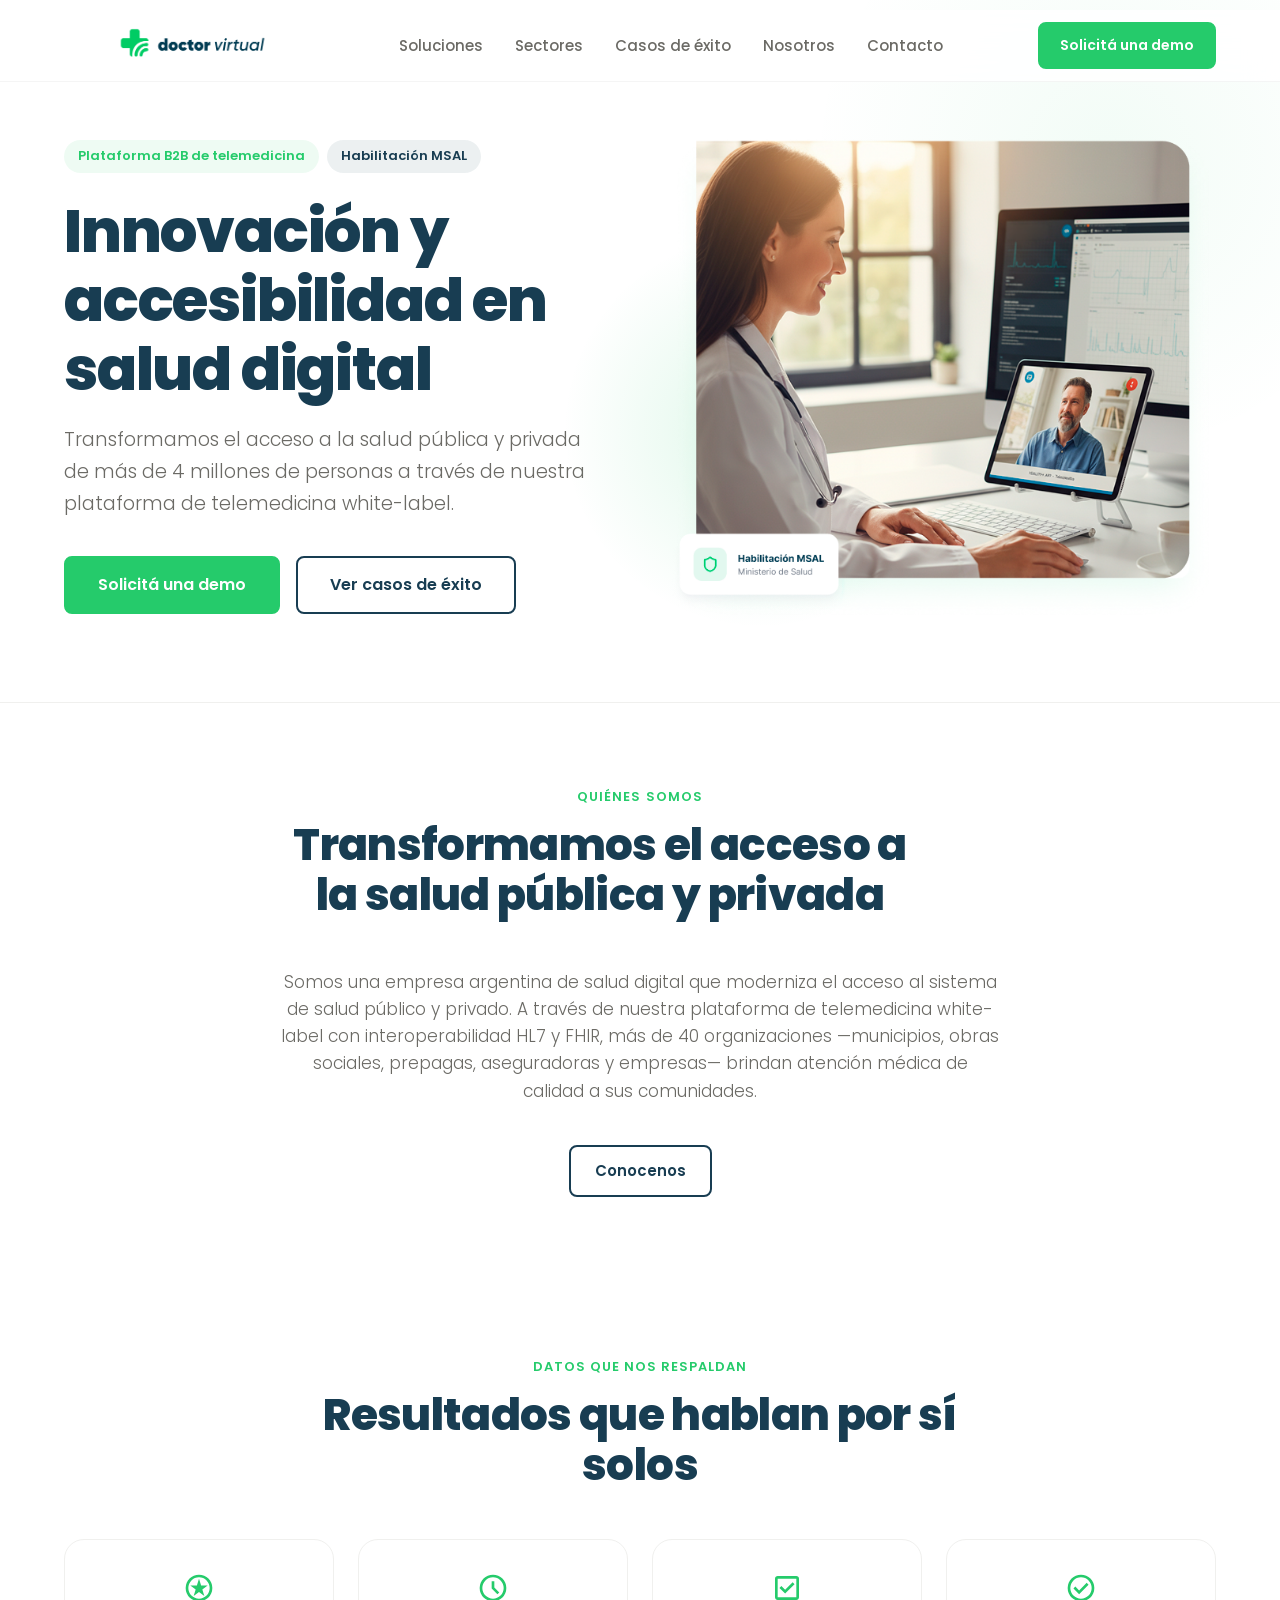
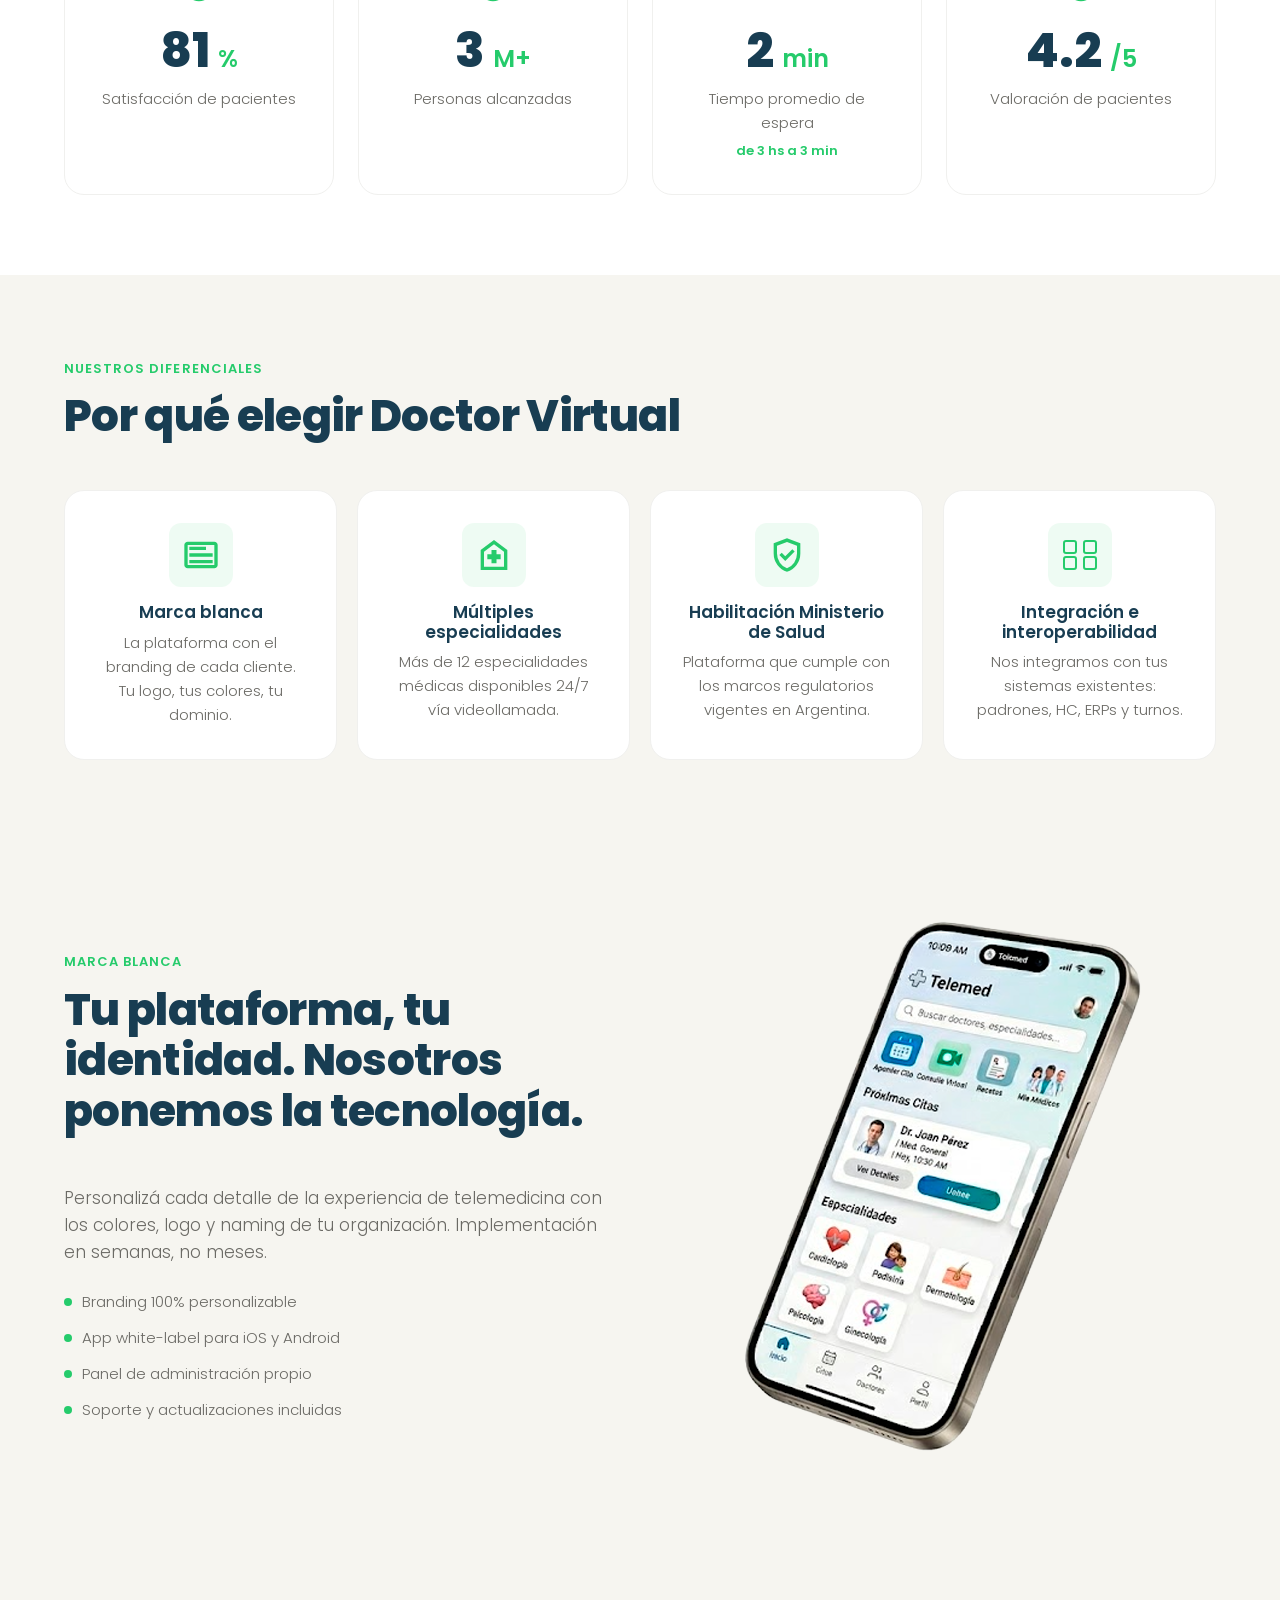
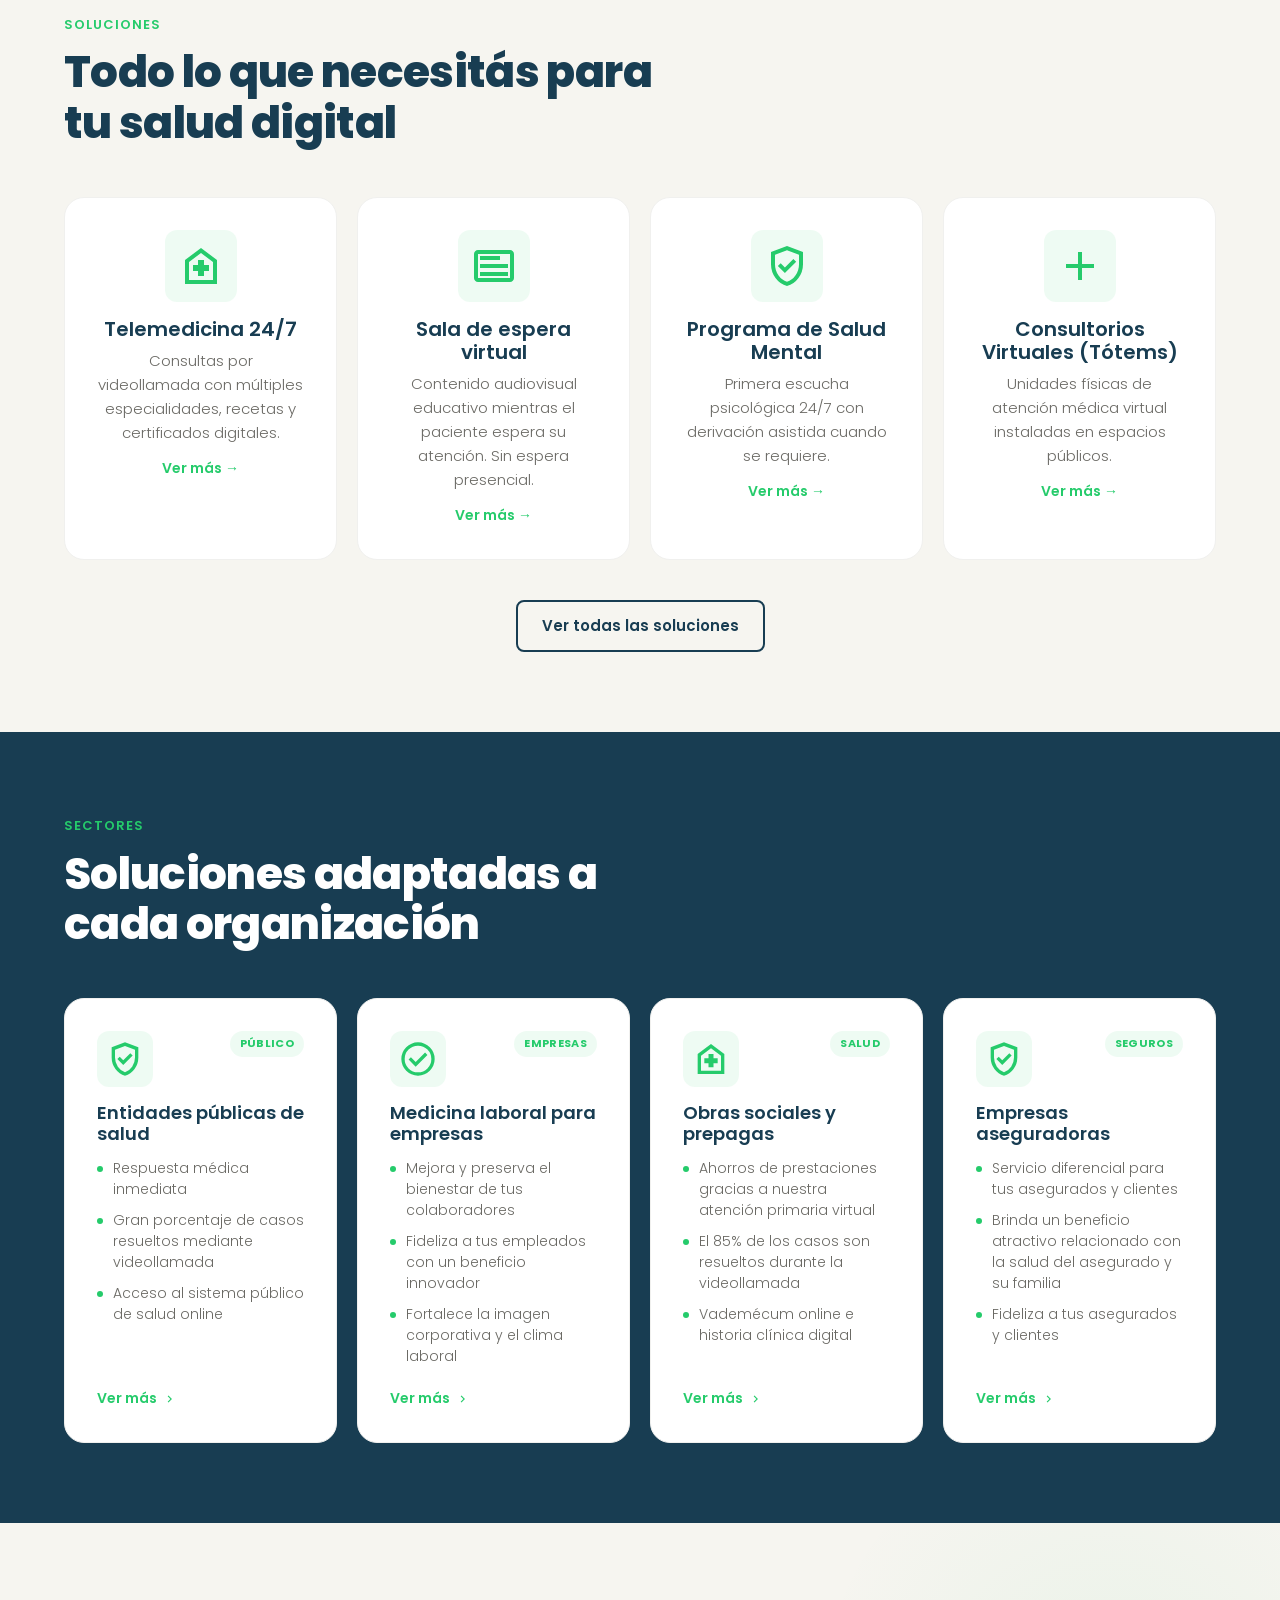
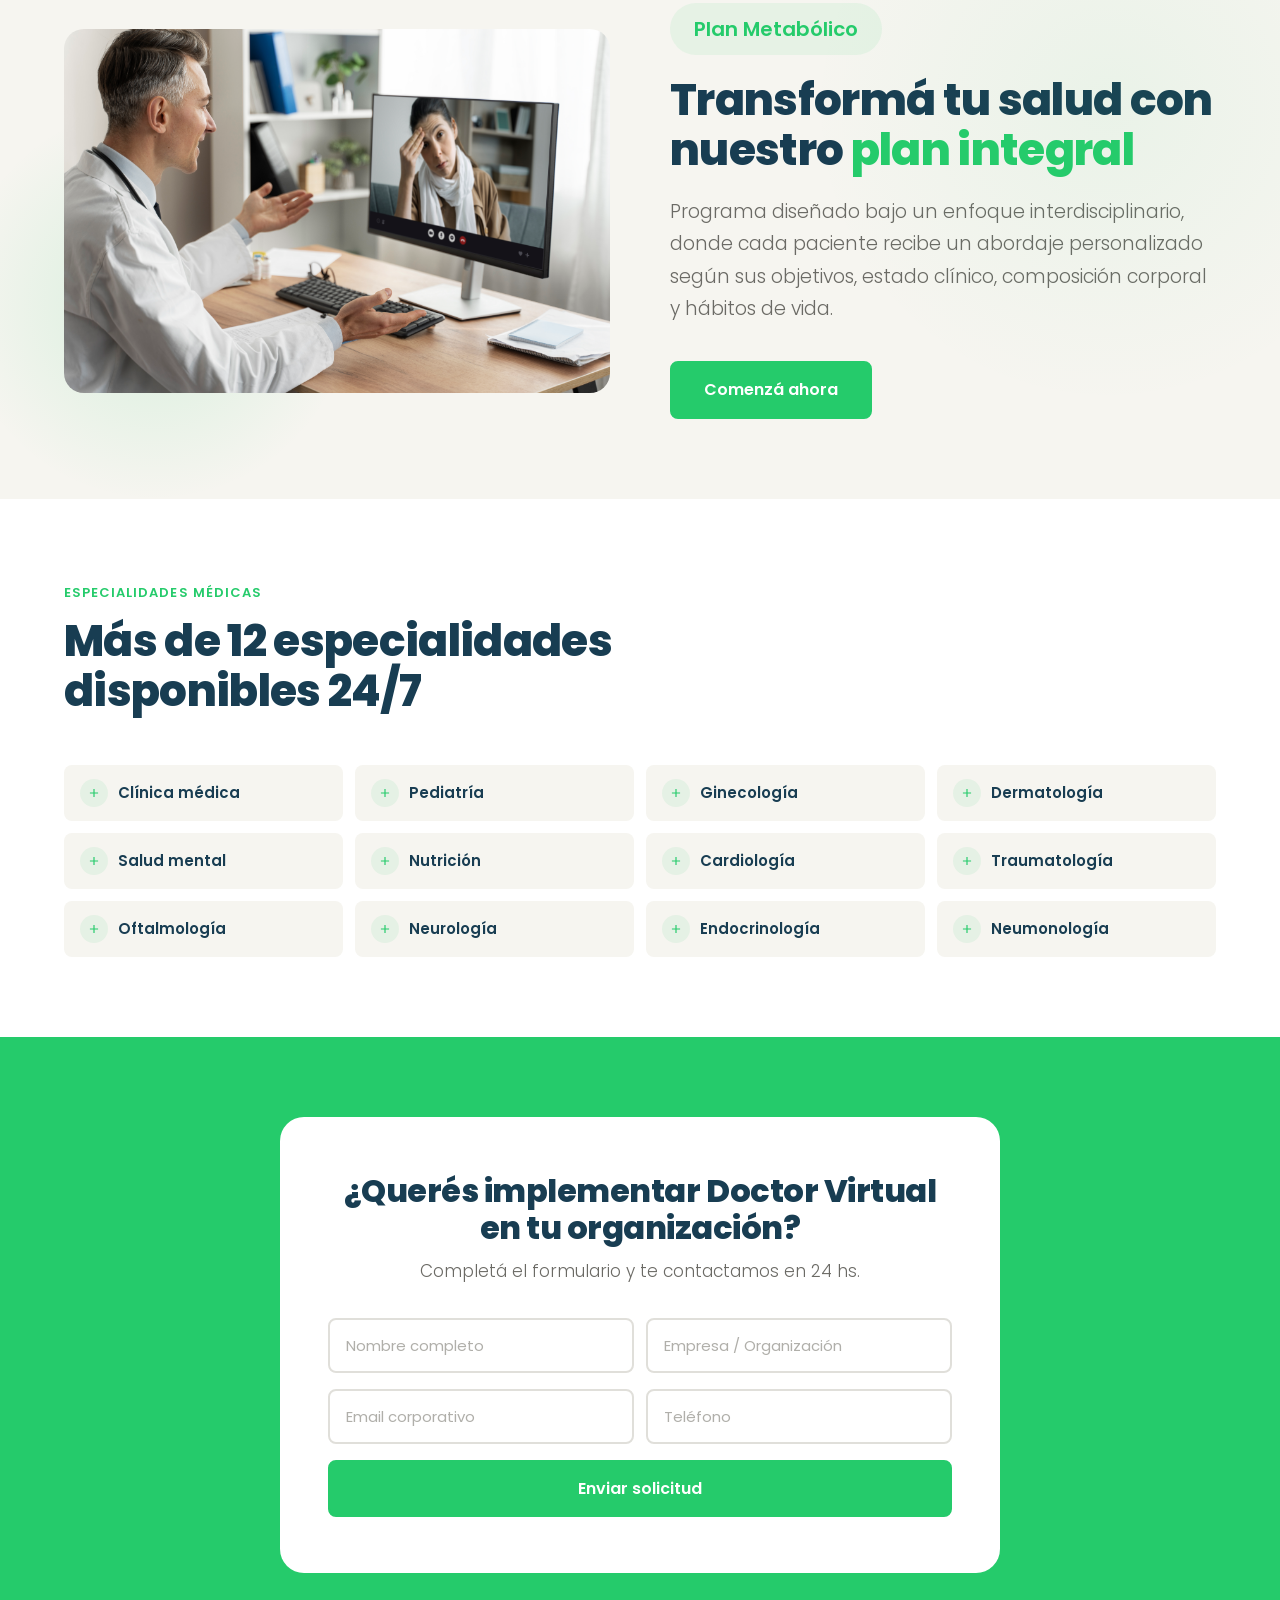
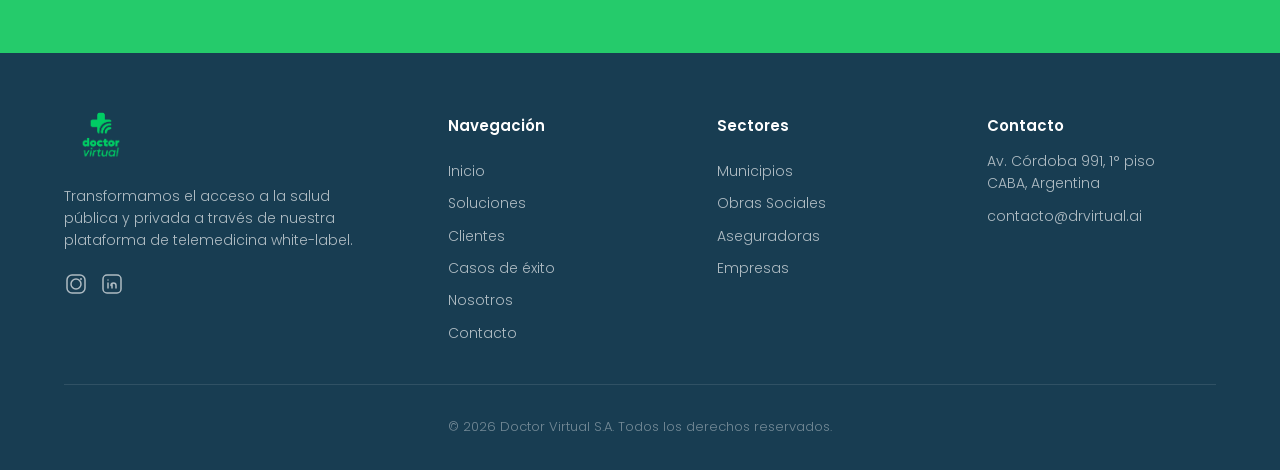
==== commit 67d806c4: "Cambiar email a contacto@drvirtual.ai y acortar texto del formulario" ====
--- a/index.html
+++ b/index.html
@@ -28,7 +28,7 @@
     "url": "https://doctorvirtual.ai/",
     "logo": "https://doctorvirtual.ai/icons/logo.png",
     "description": "Plataforma de telemedicina B2B para municipios, obras sociales, prepagas y aseguradoras.",
-    "email": "contacto@doctorvirtual.ai",
+    "email": "contacto@drvirtual.ai",
     "sameAs": [
       "https://www.linkedin.com/company/doctorvirtual-ia"
     ]
@@ -1973,7 +1973,7 @@
     <div class="container">
       <div class="cta-box fade-in">
         <h2>¿Querés implementar Doctor Virtual en tu organización?</h2>
-        <p>Completá el formulario y un ejecutivo comercial te contactará en 24 hs.</p>
+        <p>Completá el formulario y te contactamos en 24 hs.</p>
         <form class="cta-form" id="demoForm">
           <div class="form-row">
             <input type="text" name="nombre" placeholder="Nombre completo" required />
@@ -2034,7 +2034,7 @@
         <div class="footer-contact">
           <h4>Contacto</h4>
           <p>Av. Córdoba 991, 1° piso<br/>CABA, Argentina</p>
-          <a href="mailto:contacto@doctorvirtual.ai">contacto@doctorvirtual.ai</a>
+          <a href="mailto:contacto@drvirtual.ai">contacto@drvirtual.ai</a>
         </div>
       </div>
       <div class="footer-bottom">
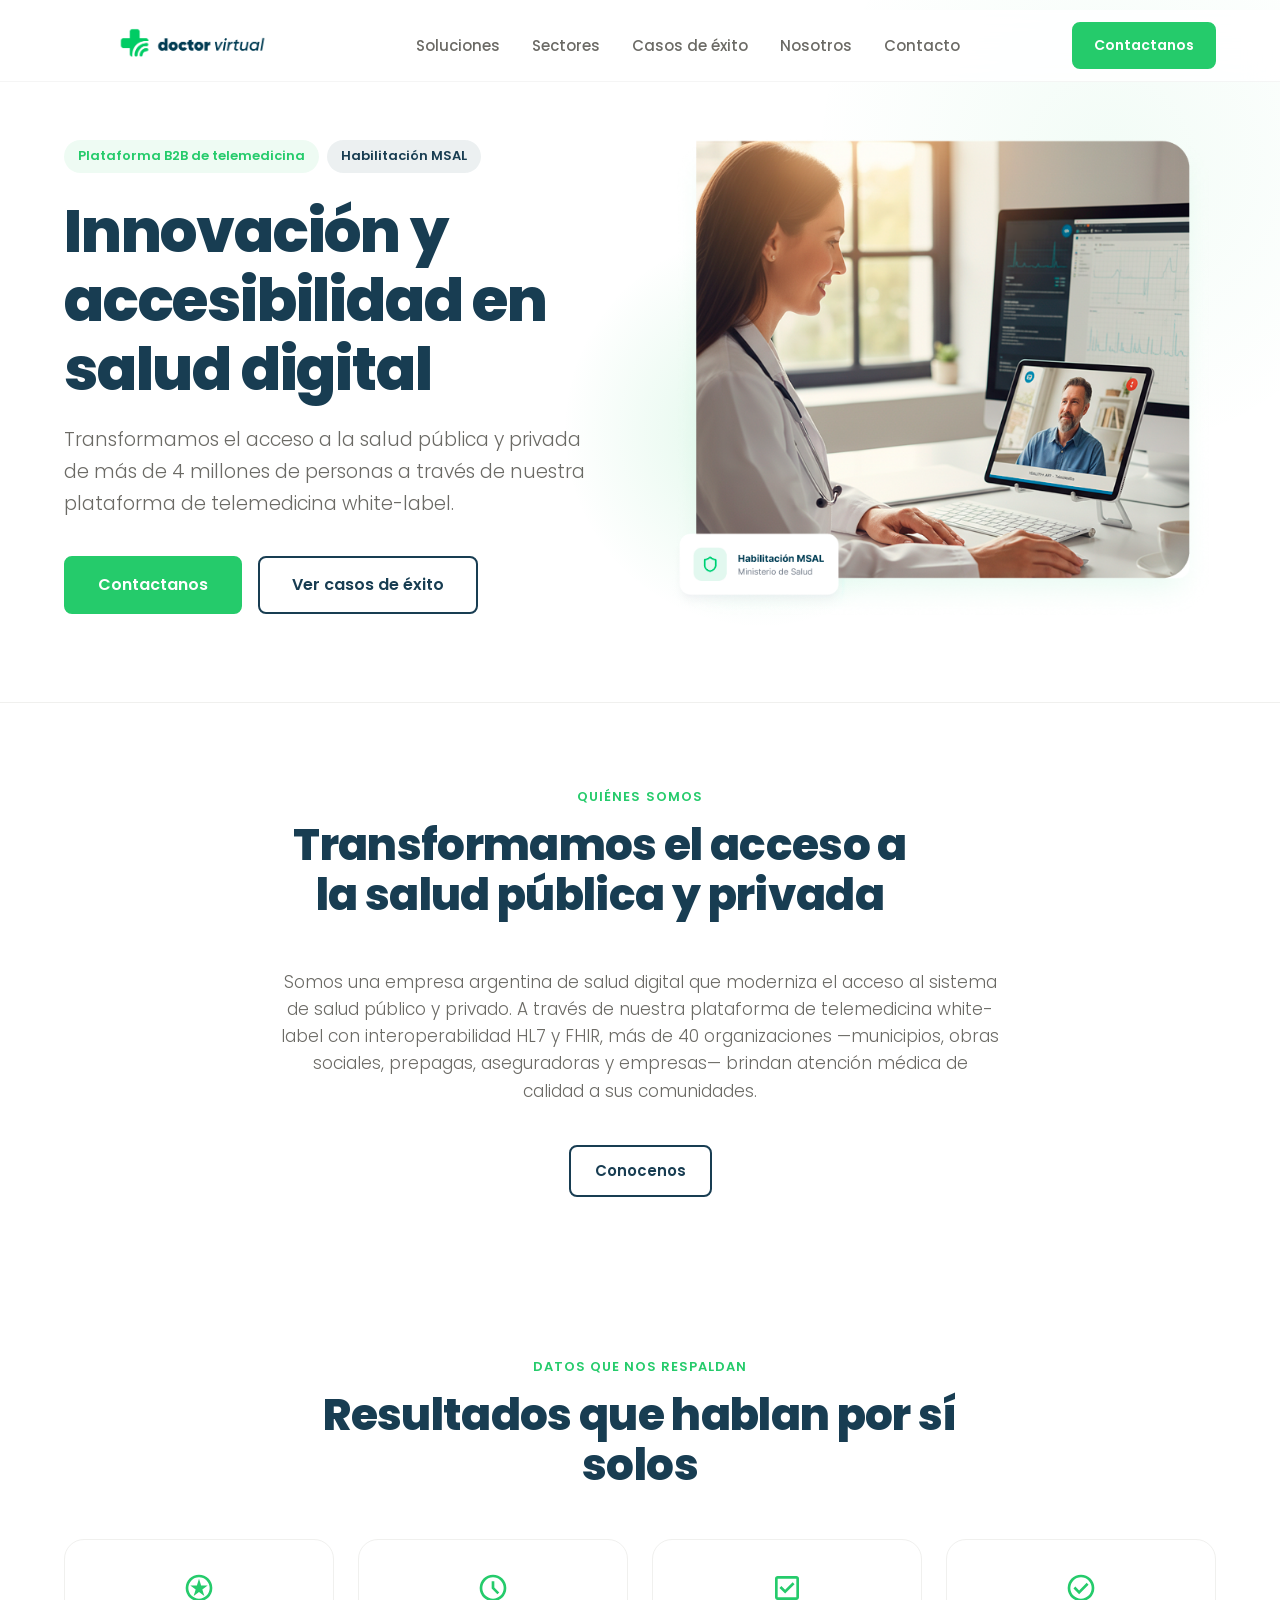
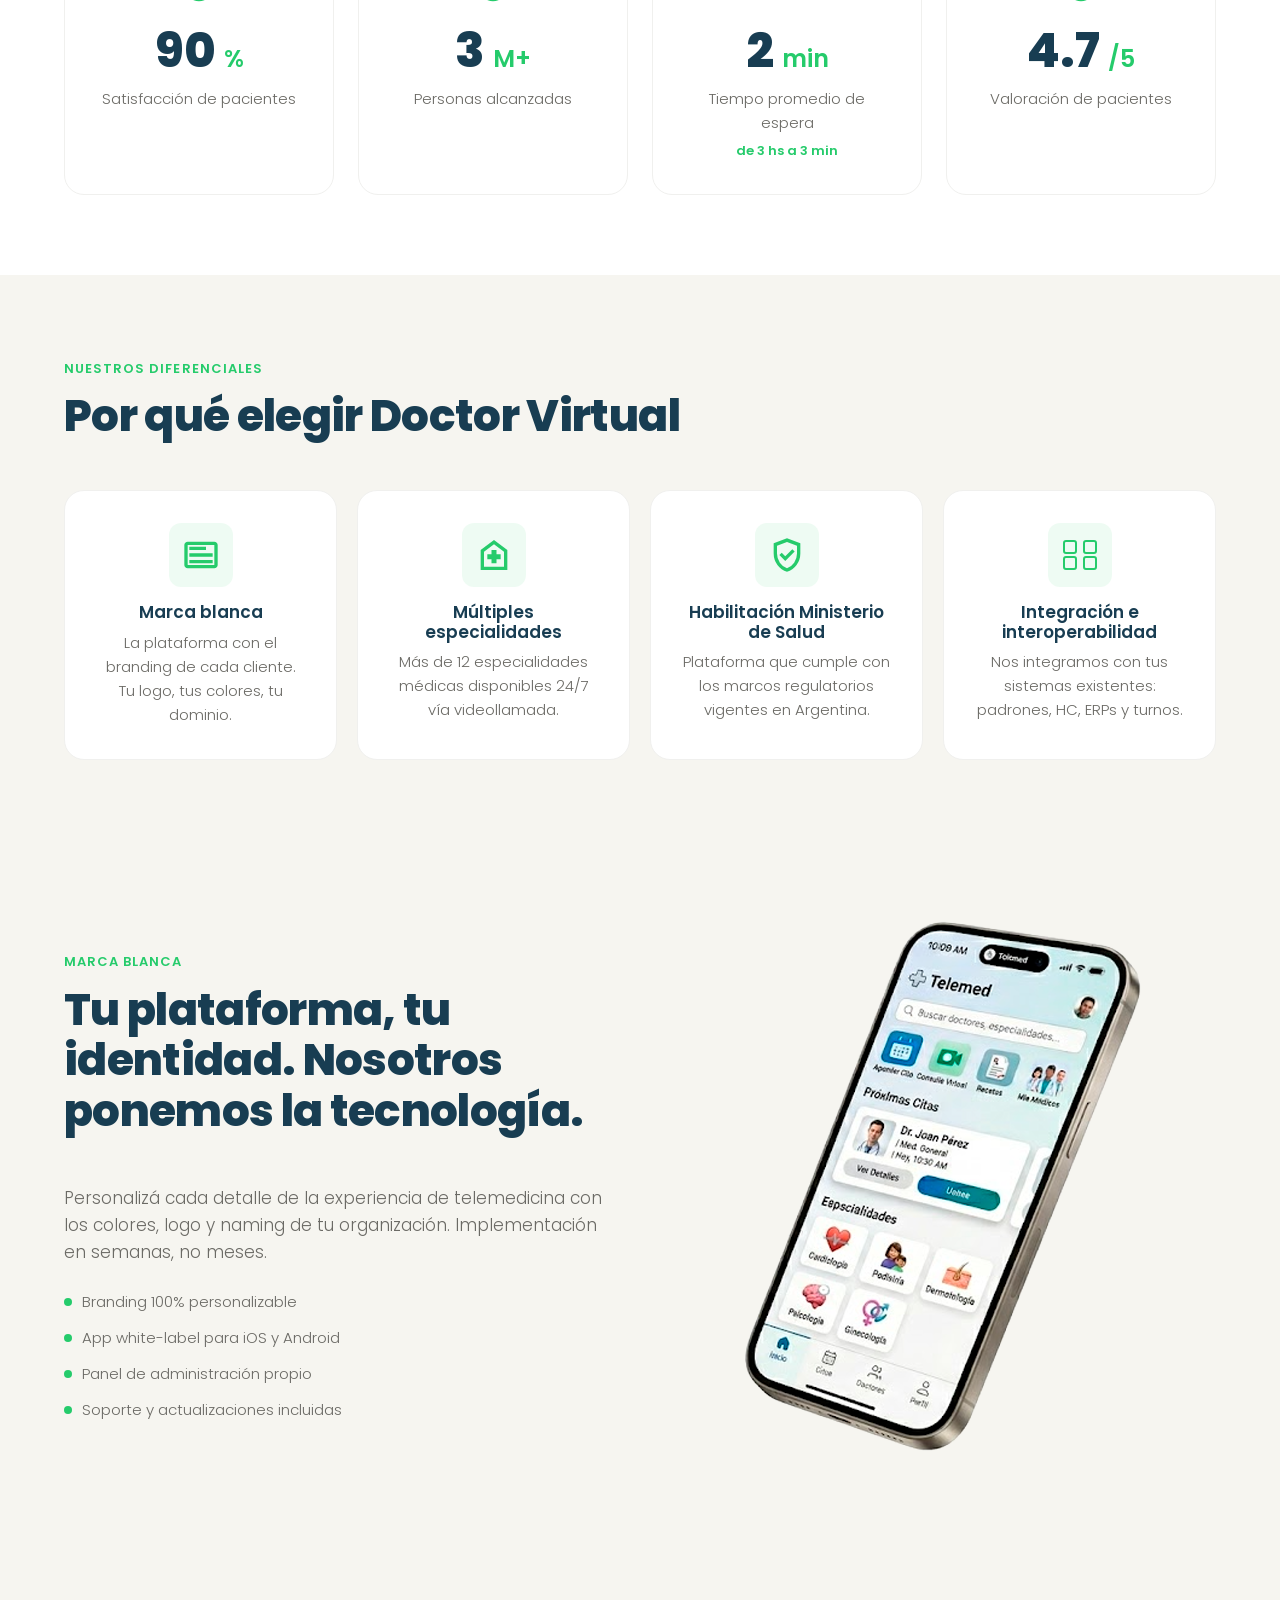
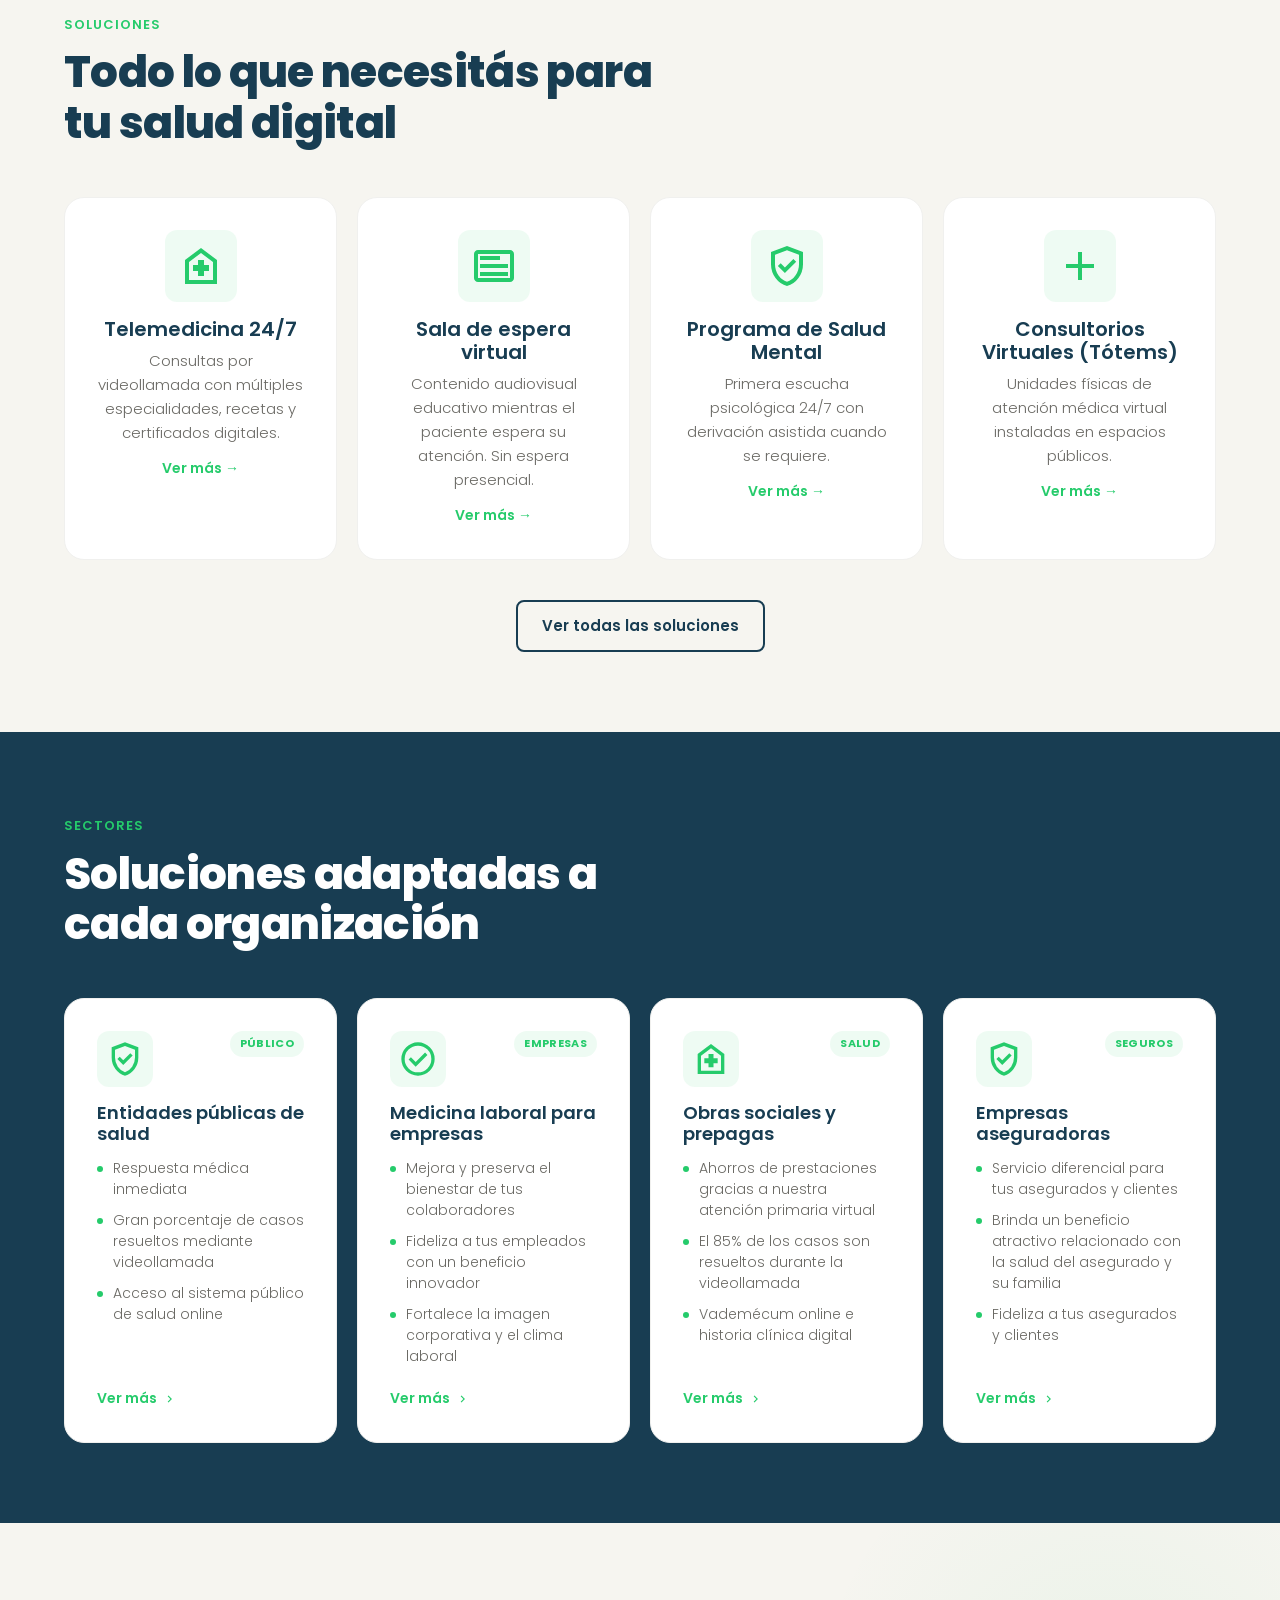
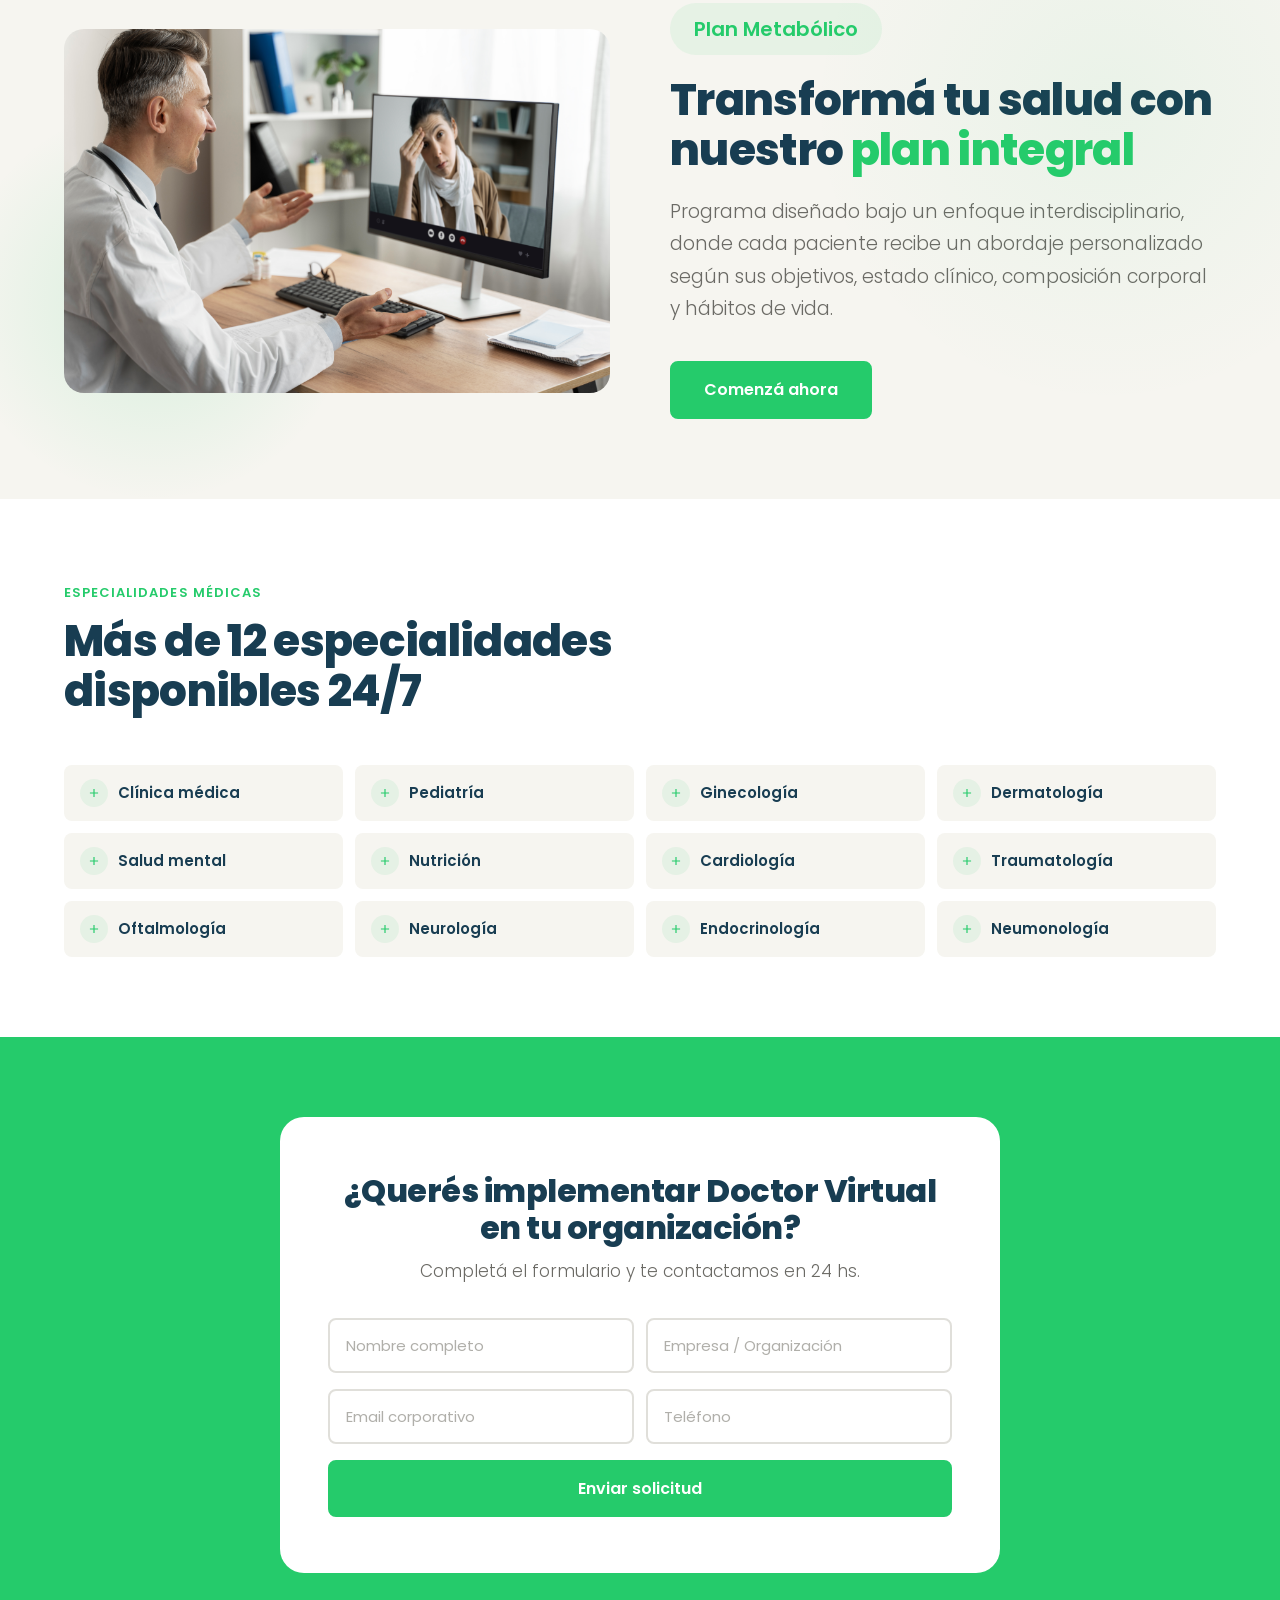
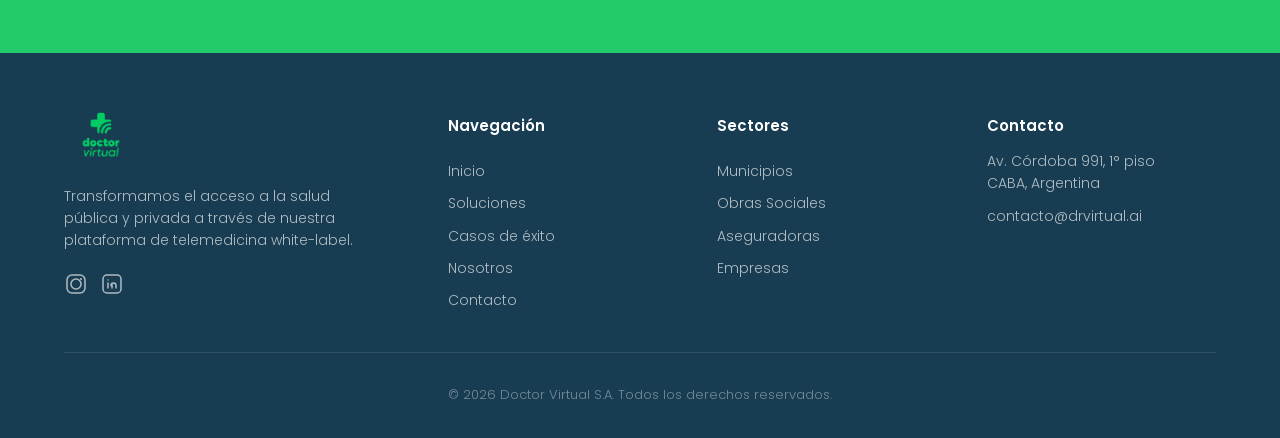
==== commit cb25ce0b: "Eliminar Clientes del footer y otros ajustes" ====
--- a/index.html
+++ b/index.html
@@ -1536,7 +1536,7 @@
         <li><a href="nosotros.html" class="nav-link">Nosotros</a></li>
         <li><a href="contacto.html" class="nav-link">Contacto</a></li>
       </ul>
-      <a href="contacto.html" class="btn btn-primary nav-cta">Solicitá una demo</a>
+      <a href="contacto.html" class="btn btn-primary nav-cta">Contactanos</a>
       <button class="hamburger" id="hamburger" aria-label="Menú">
         <span></span><span></span><span></span>
       </button>
@@ -1554,7 +1554,7 @@
         <h1>Innovación y accesibilidad en salud digital</h1>
         <p class="hero-sub">Transformamos el acceso a la salud pública y privada de más de 4 millones de personas a través de nuestra plataforma de telemedicina white-label.</p>
         <div class="hero-ctas">
-          <a href="contacto.html" class="btn btn-primary btn-lg">Solicitá una demo</a>
+          <a href="contacto.html" class="btn btn-primary btn-lg">Contactanos</a>
           <a href="casos-de-exito.html" class="btn btn-outline btn-lg">Ver casos de éxito</a>
         </div>
       </div>
@@ -2019,7 +2019,6 @@
           <h4>Navegación</h4>
           <a href="index.html">Inicio</a>
           <a href="soluciones.html">Soluciones</a>
-          <a href="nuestros-clientes.html">Clientes</a>
           <a href="casos-de-exito.html">Casos de éxito</a>
           <a href="nosotros.html">Nosotros</a>
           <a href="contacto.html">Contacto</a>
@@ -2047,7 +2046,7 @@
   <div class="modal-overlay" id="demoModal">
     <div class="modal">
       <button class="modal-close" id="modalClose" aria-label="Cerrar">&times;</button>
-      <h2>Solicitá una demo</h2>
+      <h2>Contactanos</h2>
       <p>Completá tus datos y te contactamos en 24 hs.</p>
       <form id="modalForm">
         <input type="text" name="nombre" placeholder="Nombre completo" required />
